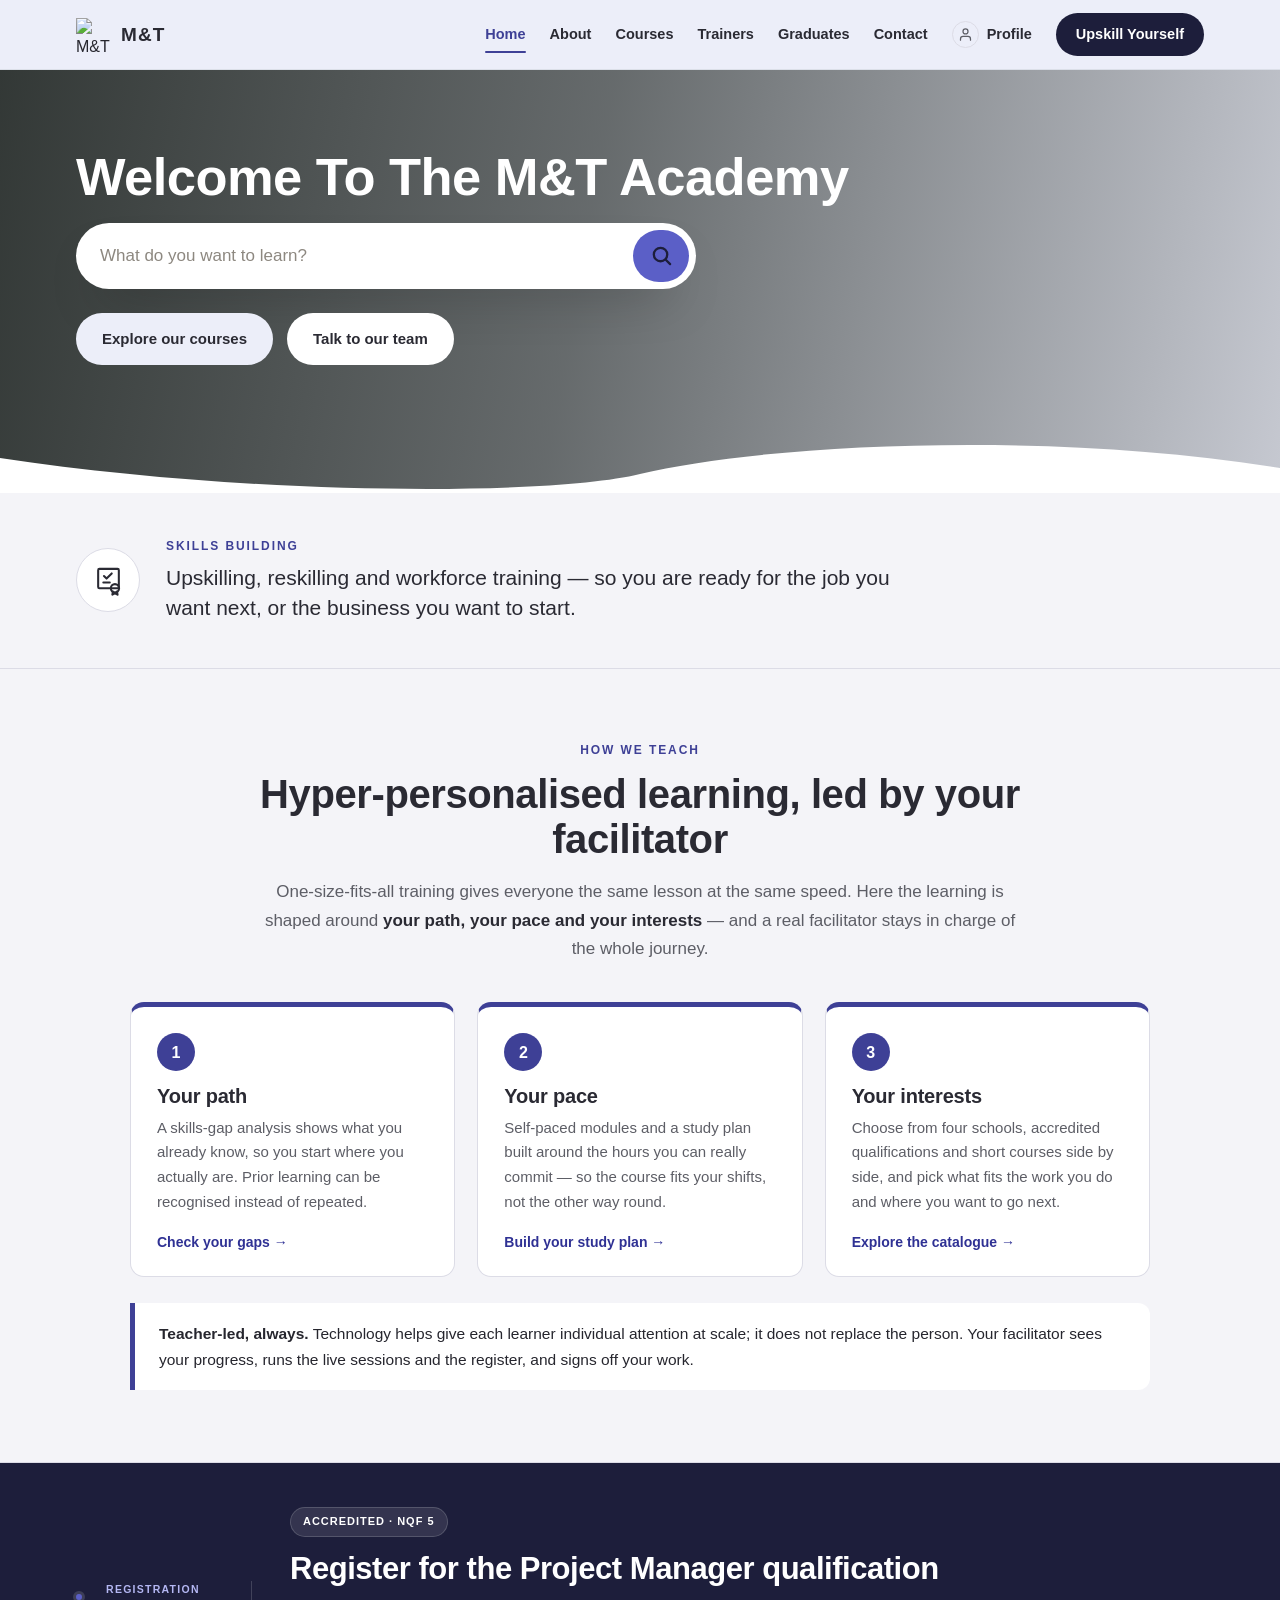
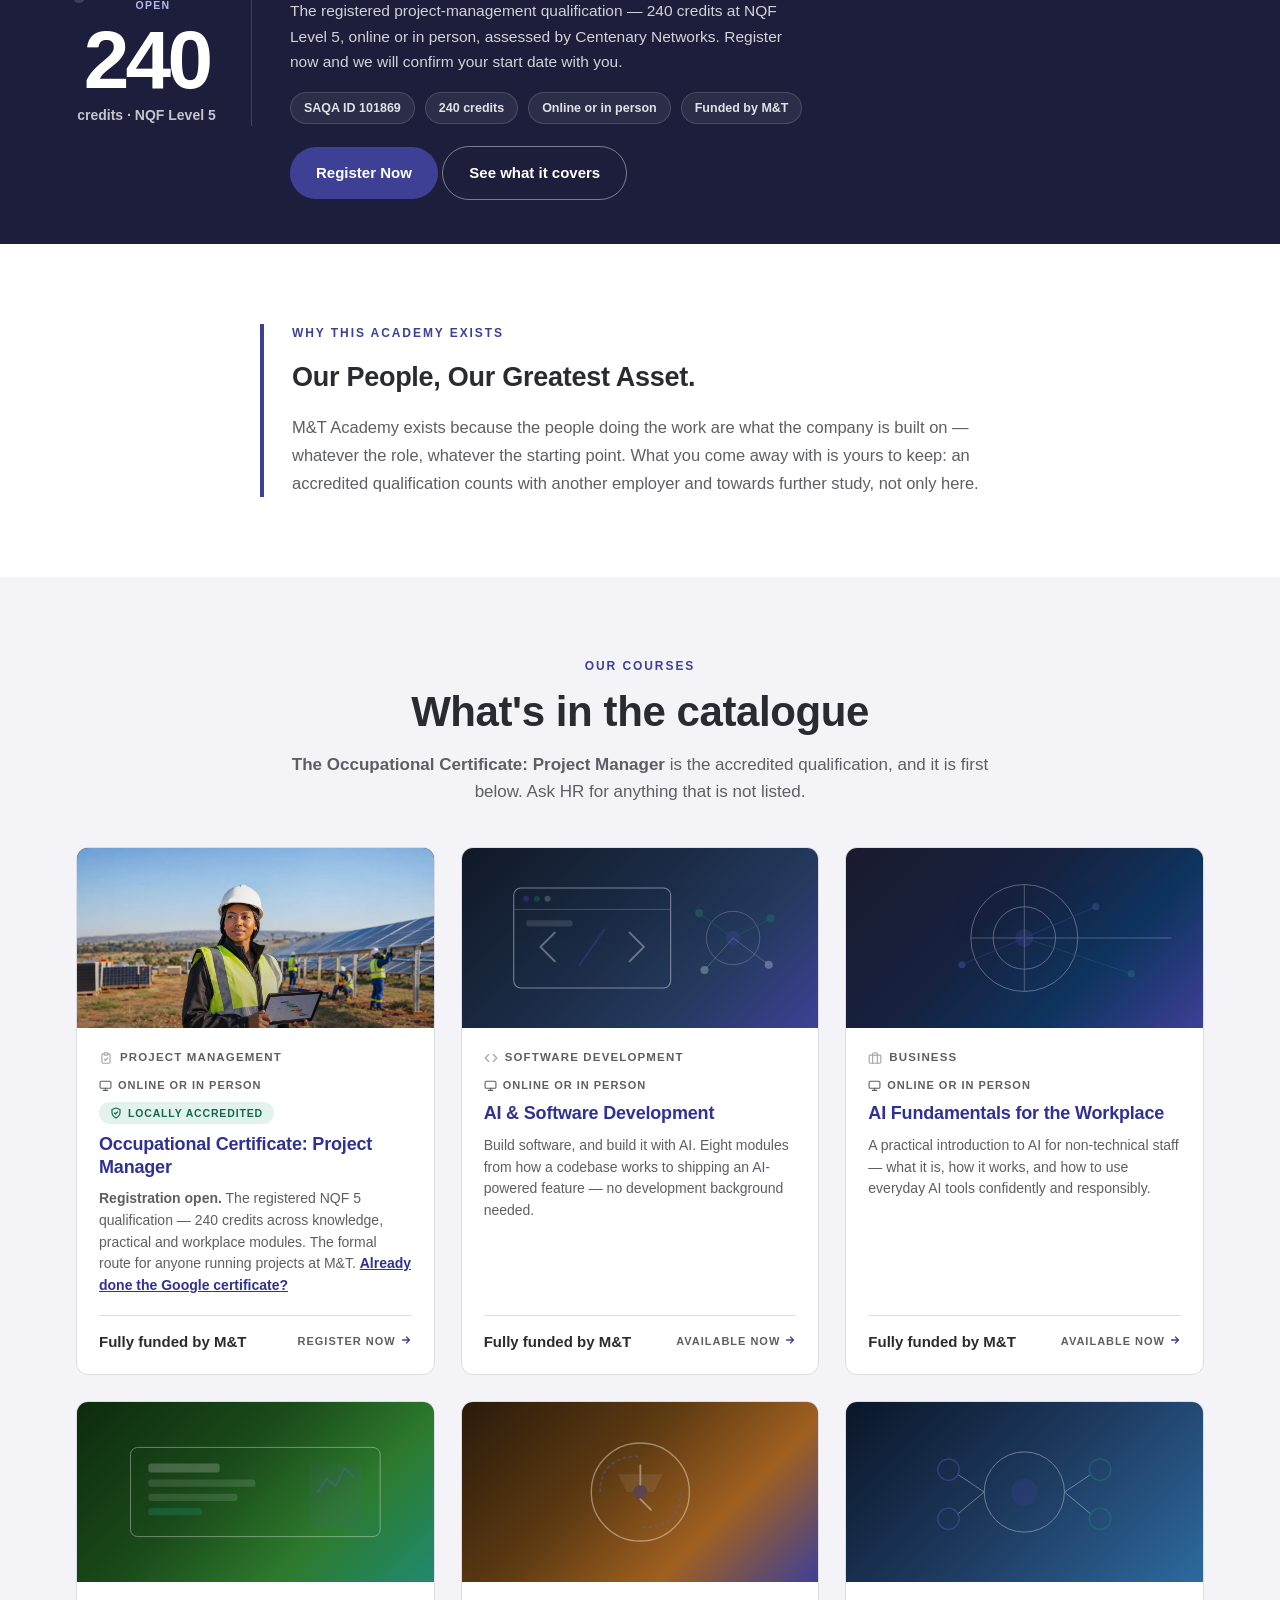
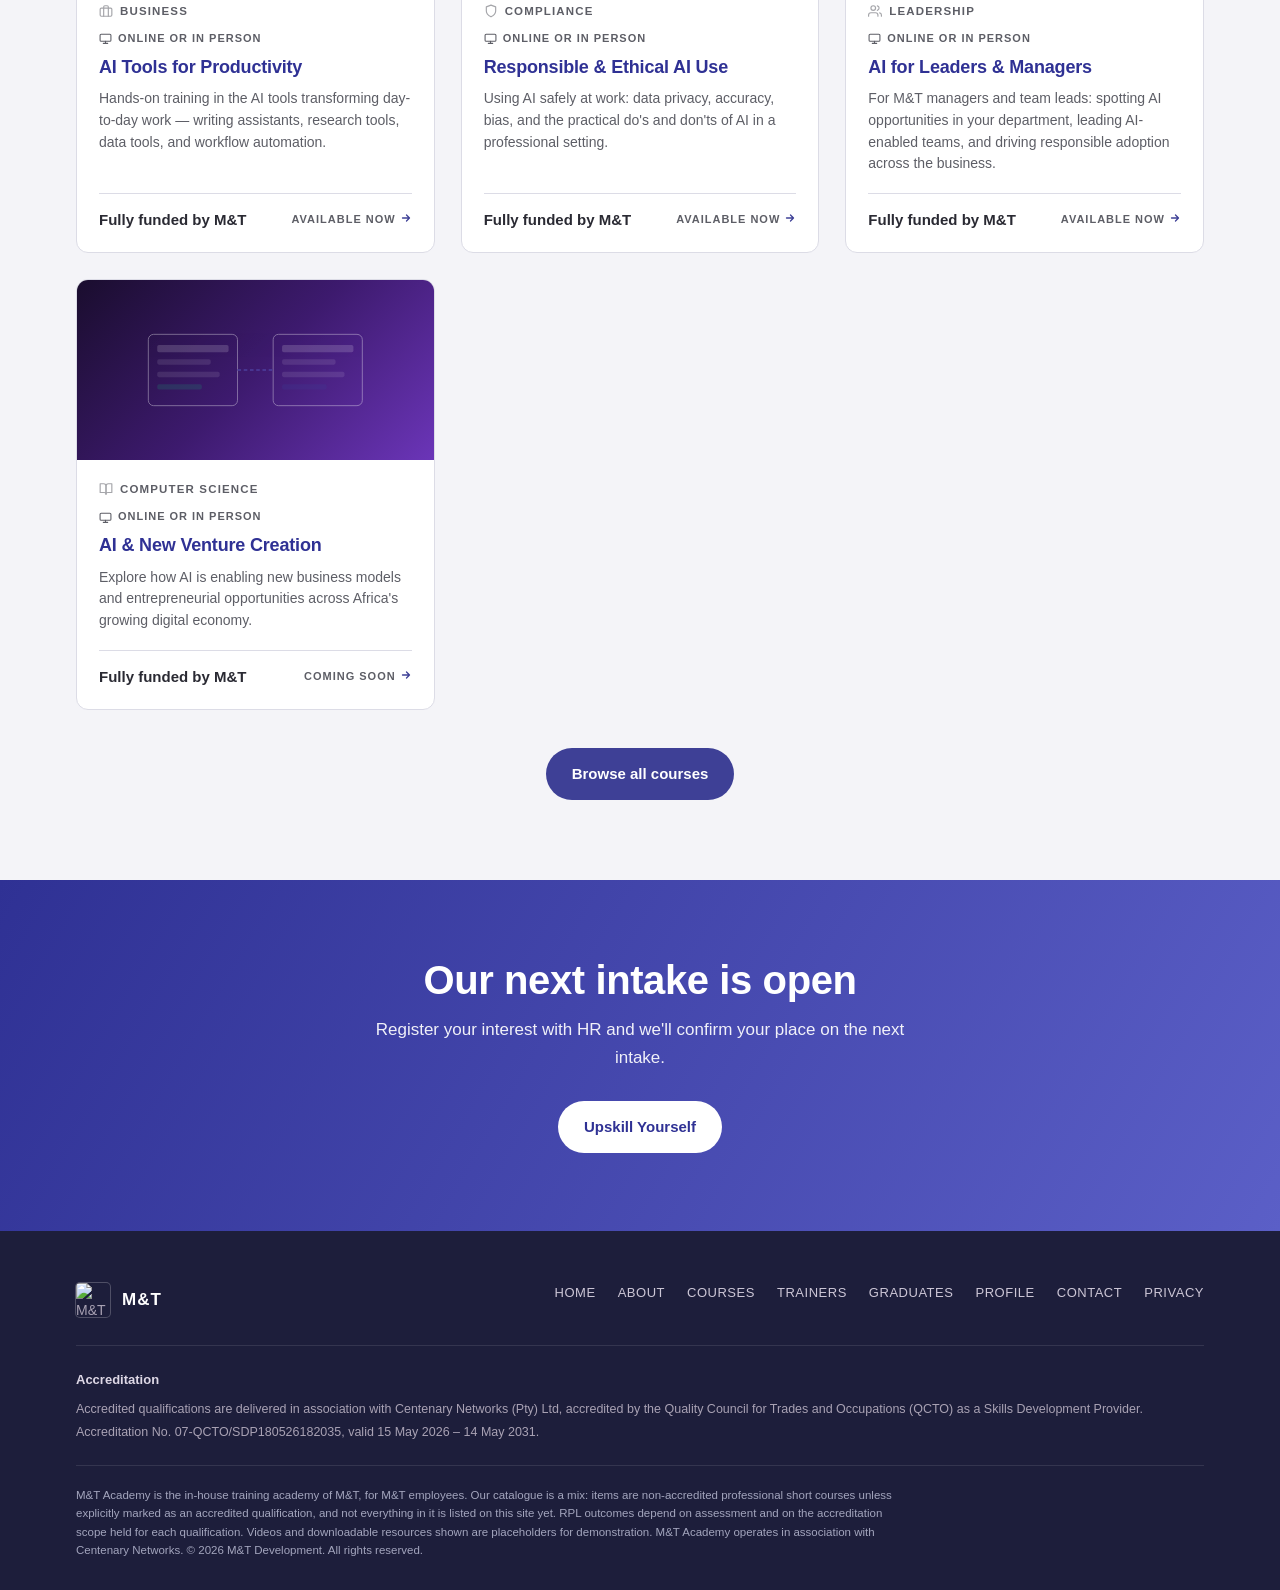
==== index.html @ 1664f4d4 "Add the hyper-personalised learning band and our own photos on the accredited course cards Co-Author" ====
<!DOCTYPE html>
<html lang="en">
<head>
<meta charset="UTF-8">
<meta name="viewport" content="width=device-width, initial-scale=1.0">
<title>M&amp;T Academy — AI Skills, Built In-House</title>
<meta name="description" content="M&amp;T Academy is our in-house training academy — accredited qualifications and short courses open to every M&amp;T employee, fully funded, online or in person.">
<link rel="stylesheet" href="styles.css?v=20260913c">
</head>
<body>
<nav id="nav">
  <div class="nav-inner">
    <a href="./" class="brand"><img src="mt-logo.webp" alt="M&amp;T Development"><span class="brand-word">M&amp;T</span></a>
    <div class="nav-links" id="navLinks">
      <a href="./" data-nav="home" class="active">Home</a>
      <a href="about" data-nav="about">About</a>
      <a href="courses" data-nav="courses">Courses</a>
      <a href="trainers" data-nav="trainers">Trainers</a>
      <a href="graduates" data-nav="graduates">Graduates</a>
      <a href="contact" data-nav="contact">Contact</a>
      <a href="profile" data-nav="profile" class="nav-profile" title="Your profile"><span class="np-av" aria-hidden="true"><svg viewBox="0 0 24 24" fill="none" stroke="currentColor" stroke-width="2" stroke-linecap="round" stroke-linejoin="round"><path d="M20 21v-2a4 4 0 0 0-4-4H8a4 4 0 0 0-4 4v2"/><circle cx="12" cy="7" r="4"/></svg></span><span class="np-label">Profile</span></a>
      <a href="contact" class="nav-cta">Upskill Yourself</a>
    </div>
    <button class="nav-toggle" id="navToggle" aria-label="Menu"><svg viewBox="0 0 24 24" fill="none" stroke="currentColor" stroke-width="2" stroke-linecap="round" style="width:26px;height:26px;display:block"><path d="M3 6h18M3 12h18M3 18h18"/></svg></button>
  </div>
</nav>
<!-- Hero. This is the 3 Jul layout (commit a4939c3) brought back on 9 Sep 2026:
     Kgomotso sent the old screenshot and asked for it on every academy —
     "simple and to the point". A photograph, one line, one search field, two
     pills, nothing else.

     The accreditation card that used to sit beside the headline is gone with
     it. Nothing was lost: the QCTO → SAQA → Provider chain it explained is on
     /courses, which is where its own link already pointed.

     TO RESKIN THIS: change the photograph on .hero-photo and the two lines of
     copy. Nothing else in the hero belongs to one academy. The photograph is
     the same stock image on every site for now — swap in a real one from this
     academy the moment there is one. -->
<header class="hero" id="home">
  <div class="hero-photo" style="background-image:url(images/hero.jpg)"></div>
  <div class="hero-inner">
    <h1>Welcome To The M&amp;T Academy</h1>
    <!-- A plain GET to /courses, so it still works with JavaScript off. The
         catalogue reads ?q= on load and opens filtered across every school —
         see the seed at the bottom of courses-index.js. -->
    <form class="hero-search" action="courses" method="get" role="search">
      <input type="search" name="q" placeholder="What do you want to learn?" aria-label="Search courses">
      <button class="go" type="submit" aria-label="Search"><svg viewBox="0 0 24 24" fill="none" stroke="currentColor" stroke-width="2.4" stroke-linecap="round" stroke-linejoin="round"><circle cx="11" cy="11" r="7"/><path d="m21 21-4.3-4.3"/></svg></button>
    </form>
    <div class="hero-cta">
      <a href="courses" class="btn btn-soft">Explore our courses</a>
      <a href="contact" class="btn btn-white">Talk to our team</a>
    </div>
  </div>
  <div class="hero-curve" aria-hidden="true"><svg viewBox="0 0 1440 70" preserveAspectRatio="none"><path d="M0,70 L0,34 C280,72 620,72 720,50 C860,20 1180,6 1440,44 L1440,70 Z" fill="#ffffff"/></svg></div>
</header>
<!-- Skills Building. Kgomotso's wording, in this site's voice — see the note
     beside .pillar in styles.css for what changed from the card she sent and
     why. Brand-neutral on purpose: this band is identical on all five
     academies, so it is one edit here and a copy across. -->
<section class="pillar">
  <div class="wrap pillar-inner">
    <div class="pillar-ico" aria-hidden="true"><svg viewBox="0 0 24 24" fill="none" stroke="currentColor" stroke-width="1.6" stroke-linecap="round" stroke-linejoin="round"><path d="M5 3h14a1 1 0 0 1 1 1v13a1 1 0 0 1-1 1H5a1 1 0 0 1-1-1V4a1 1 0 0 1 1-1Z"/><path d="m8.5 8.5 2 2 4-4"/><path d="M8 13.5h5"/><circle cx="17" cy="18" r="3.2"/><path d="m15.4 20.6-.4 2.4 2-1.1 2 1.1-.4-2.4"/></svg></div>
    <div>
      <span class="eyebrow">Skills Building</span>
      <p>Upskilling, reskilling and workforce training — so you are ready for the job you want next, or the business you want to start.</p>
    </div>
  </div>
</section>
<!-- Hyper-personalised learning. The selling point of how every course is delivered:
     the course adapts to the learner's starting point, pace and job, and a
     facilitator stays in control. Each claim maps to something that exists on the
     site (skills-gap, rpl, pm-schedule, the four schools, facilitator-run registers
     and hand-ins). Do not add a claim here that the platform does not do. -->
<section class="hp" id="hyper-personalised">
  <div class="wrap">
    <div class="hp-head reveal">
      <span class="eyebrow">How we teach</span>
      <h2>Hyper-personalised learning, led by your facilitator</h2>
      <p>One-size-fits-all training gives everyone the same lesson at the same speed. Here the learning is shaped around <strong>your path, your pace and your interests</strong> &mdash; and a real facilitator stays in charge of the whole journey.</p>
    </div>
    <div class="hp-grid">
      <div class="hp-card reveal">
        <div class="hp-num" aria-hidden="true">1</div>
        <h3>Your path</h3>
        <p>A skills-gap analysis shows what you already know, so you start where you actually are. Prior learning can be recognised instead of repeated.</p>
        <a href="skills-gap" class="hp-link">Check your gaps &rarr;</a>
      </div>
      <div class="hp-card reveal">
        <div class="hp-num" aria-hidden="true">2</div>
        <h3>Your pace</h3>
        <p>Self-paced modules and a study plan built around the hours you can really commit &mdash; so the course fits your shifts, not the other way round.</p>
        <a href="pm-schedule" class="hp-link">Build your study plan &rarr;</a>
      </div>
      <div class="hp-card reveal">
        <div class="hp-num" aria-hidden="true">3</div>
        <h3>Your interests</h3>
        <p>Choose from four schools, accredited qualifications and short courses side by side, and pick what fits the work you do and where you want to go next.</p>
        <a href="courses" class="hp-link">Explore the catalogue &rarr;</a>
      </div>
    </div>
    <p class="hp-strip reveal"><strong>Teacher-led, always.</strong> Technology helps give each learner individual attention at scale; it does not replace the person. Your facilitator sees your progress, runs the live sessions and the register, and signs off your work.</p>
  </div>
</section>
<!-- Intake band. Until 13 Sep 2026 this announced the 10 September 2026 start that
     Centenary Networks confirmed on 12 Aug. That date passed and no next intake date
     has been given, so the band no longer names one: it says registration is open and
     leads with the 240 credits instead. When Centenary confirm the next start, put
     the day and month back in .intake-day/.intake-mon and the date in the heading. -->
<section class="intake">
  <div class="wrap intake-grid reveal">
    <div class="intake-when">
      <span class="intake-eyebrow"><span class="dot"></span> Registration open</span>
      <div class="intake-day">240</div>
      <div class="intake-mon">credits · NQF Level 5</div>
    </div>
    <div class="intake-body">
      <span class="intake-tag">Accredited · NQF 5</span>
      <h2>Register for the Project Manager qualification</h2>
      <p>The registered project-management qualification — 240 credits at NQF Level 5, online or in person, assessed by Centenary Networks. Register now and we will confirm your start date with you.</p>
      <ul class="intake-facts">
        <li>SAQA ID 101869</li>
        <li>240 credits</li>
        <li>Online or in person</li>
        <li>Funded by M&amp;T</li>
      </ul>
      <div class="btn-row">
        <a href="contact?course=Occupational%20Certificate%3A%20Project%20Manager" class="btn btn-primary">Register Now</a>
        <a href="course?c=project-management" class="btn btn-ghost">See what it covers</a>
      </div>
    </div>
  </div>
</section>


<section>
  <div class="wrap">
    <!-- NO NAMED LEADER, AND NO PHOTOGRAPH — ON PURPOSE (12 Sep 2026)
         Every other academy's version of this block carries a named chief executive
         with a photograph. This site was cloned from Equinix, whose block named
         Equinix's CEO; a find-and-replace on the company name would have left a real
         person captioned as M&T's chief executive. (That is what happened on the
         Tracker site, which was cloned the same way.)
         Nobody has supplied M&T's leadership, a photograph, or approved words, so
         this block speaks only in the academy's own voice: no name, no title, no
         portrait, and nothing in the first person. When M&T send a message they
         have approved, put the photo column back (drop .gm-solo), add the .sig
         block with their name, and only then set the eyebrow to
         "A message from <first name>". -->
    <div class="gm gm-solo reveal">
      <div>
        <span class="eyebrow">Why this academy exists</span>
        <blockquote>
          <p class="big">Our People, Our Greatest Asset.</p>
          <p>M&amp;T Academy exists because the people doing the work are what the company is built on — whatever the role, whatever the starting point. What you come away with is yours to keep: an accredited qualification counts with another employer and towards further study, not only here.</p>
        </blockquote>
      </div>
    </div>
  </div>
</section>

<section id="courses" class="section-soft">
  <div class="wrap">
    <div class="sec-head center reveal"><span class="eyebrow">Our Courses</span><h2>What's in the catalogue</h2><p><strong>The Occupational Certificate: Project Manager</strong> is the accredited qualification, and it is first below. Ask HR for anything that is not listed.</p></div>
    <div class="course-grid">

<!-- Card 1 — Project Manager. First on purpose: it is the accredited qualification, so it is the first card on the page. -->
      <div class="ccard reveal">
        <div class="ccard-img">
          <div class="ccard-img-inner" style="background:linear-gradient(135deg,#1c1508 0%,#5c3a12 45%,#a86a1f 78%,#3e4096 100%)">
            <svg viewBox="0 0 400 180" xmlns="http://www.w3.org/2000/svg" style="width:100%;height:100%;opacity:.4"><line x1="92" y1="36" x2="92" y2="152" stroke="#fff" stroke-width="1" opacity=".55"/><line x1="92" y1="152" x2="336" y2="152" stroke="#fff" stroke-width="1" opacity=".55"/><rect x="102" y="48" width="118" height="12" rx="4" fill="#5b5fc7" opacity=".85"/><rect x="140" y="70" width="152" height="12" rx="4" fill="#fff" opacity=".45"/><rect x="182" y="92" width="92" height="12" rx="4" fill="#1f8a70" opacity=".85"/><rect x="214" y="114" width="106" height="12" rx="4" fill="#fff" opacity=".3"/><path d="M320 120 l-8 -8 M320 120 l8 -8" stroke="#fff" stroke-width="1.4" opacity=".5" stroke-linecap="round"/><circle cx="320" cy="128" r="7" fill="#3e4096"/></svg>
          </div>
        </div>
        <div class="ccard-body">
          <div class="ccard-cat"><svg viewBox="0 0 24 24" fill="none" stroke="currentColor" stroke-width="2" stroke-linecap="round" stroke-linejoin="round" style="width:14px;height:14px"><path d="M9 5H7a2 2 0 0 0-2 2v12a2 2 0 0 0 2 2h10a2 2 0 0 0 2-2V7a2 2 0 0 0-2-2h-2"/><rect x="9" y="3" width="6" height="4" rx="1"/><path d="m9 14 2 2 4-4"/></svg> PROJECT MANAGEMENT</div>
          <div class="ccard-mode"><svg viewBox="0 0 24 24" fill="none" stroke="currentColor" stroke-width="2" stroke-linecap="round" stroke-linejoin="round" style="width:13px;height:13px"><rect x="2" y="4" width="20" height="13" rx="2"/><path d="M8 21h8M12 17v4"/></svg> ONLINE OR IN PERSON</div>
          <button type="button" class="acc-badge local"><svg viewBox="0 0 24 24" fill="none" stroke="currentColor" stroke-width="2.4" stroke-linecap="round" stroke-linejoin="round"><path d="M12 2 4 5v6c0 5 3.4 8.5 8 11 4.6-2.5 8-6 8-11V5l-8-3Z"/><path d="m9 12 2 2 4-4"/></svg>Locally accredited<span class="acc-pop"><strong>On the National Qualifications Framework</strong>The QCTO designs and quality-assures this qualification, SAQA registers it on the NQF with its own ID, and only an accredited provider may deliver it. That is what makes the certificate count with another employer, or towards further study — not just inside M&amp;T.</span></button>
          <h4>Occupational Certificate: Project Manager</h4>
          <p><strong>Registration open.</strong> The registered NQF 5 qualification — 240 credits across knowledge, practical and workplace modules. The formal route for anyone running projects at M&amp;T. <a href="pm-pathway" style="color:var(--orange-deep);font-weight:700;text-decoration:underline">Already done the Google certificate?</a></p>
          <div class="ccard-foot">
            <span class="price">Fully funded by M&amp;T</span>
            <span class="avail">Register Now</span>
          </div>
        </div>
      </div>
      <!-- Card 2 — AI &amp; Software Development. One of the three lines Centenary
           is selling; see the focus tiles at the top of the catalogue. The eight
           modules are OURS, unlike Project Manager's, and are awaiting sign-off. -->
      <div class="ccard reveal">
        <div class="ccard-img">
          <div class="ccard-img-inner" style="background:linear-gradient(135deg,#101826 0%,#1b2b45 42%,#243a5e 70%,var(--accent) 100%)">
            <svg viewBox="0 0 400 180" xmlns="http://www.w3.org/2000/svg" style="width:100%;height:100%;opacity:.42"><rect x="58" y="34" width="176" height="112" rx="8" fill="none" stroke="#fff" stroke-width="1.2"/><line x1="58" y1="58" x2="234" y2="58" stroke="#fff" stroke-width="1" opacity=".5"/><circle cx="72" cy="46" r="3.4" fill="var(--accent)"/><circle cx="84" cy="46" r="3.4" fill="var(--green)" opacity=".85"/><circle cx="96" cy="46" r="3.4" fill="#fff" opacity=".45"/><path d="M104 84 l-16 16 16 16" fill="none" stroke="#fff" stroke-width="2.2" stroke-linecap="round" stroke-linejoin="round" opacity=".8"/><path d="M188 84 l16 16 -16 16" fill="none" stroke="#fff" stroke-width="2.2" stroke-linecap="round" stroke-linejoin="round" opacity=".8"/><line x1="132" y1="120" x2="160" y2="80" stroke="var(--accent)" stroke-width="2.4" stroke-linecap="round"/><rect x="72" y="70" width="52" height="7" rx="3" fill="#fff" opacity=".28"/><circle cx="304" cy="90" r="30" fill="none" stroke="#fff" stroke-width="1" opacity=".55"/><circle cx="304" cy="90" r="8" fill="var(--accent)"/><circle cx="266" cy="62" r="4.5" fill="var(--green)"/><circle cx="346" cy="68" r="4.5" fill="var(--green)"/><circle cx="272" cy="126" r="4.5" fill="#fff" opacity=".65"/><circle cx="344" cy="120" r="4.5" fill="#fff" opacity=".65"/><line x1="304" y1="90" x2="266" y2="62" stroke="var(--green)" stroke-width="1"/><line x1="304" y1="90" x2="346" y2="68" stroke="var(--green)" stroke-width="1"/><line x1="304" y1="90" x2="272" y2="126" stroke="#fff" stroke-width="1" opacity=".5"/><line x1="304" y1="90" x2="344" y2="120" stroke="#fff" stroke-width="1" opacity=".5"/></svg>
          </div>
        </div>
        <div class="ccard-body">
          <div class="ccard-cat"><svg viewBox="0 0 24 24" fill="none" stroke="currentColor" stroke-width="2" stroke-linecap="round" stroke-linejoin="round" style="width:14px;height:14px"><polyline points="16 18 22 12 16 6"/><polyline points="8 6 2 12 8 18"/></svg> SOFTWARE DEVELOPMENT</div>
          <div class="ccard-mode"><svg viewBox="0 0 24 24" fill="none" stroke="currentColor" stroke-width="2" stroke-linecap="round" stroke-linejoin="round" style="width:13px;height:13px"><rect x="2" y="4" width="20" height="13" rx="2"/><path d="M8 21h8M12 17v4"/></svg> ONLINE OR IN PERSON</div>
          <h4>AI &amp; Software Development</h4>
          <p>Build software, and build it with AI. Eight modules from how a codebase works to shipping an AI-powered feature — no development background needed.</p>
          <div class="ccard-foot">
            <span class="price">Fully funded by M&amp;T</span>
            <span class="avail">Available Now</span>
          </div>
        </div>
      </div>
      <!-- Card 3 -->
      <div class="ccard reveal">
        <div class="ccard-img">
          <div class="ccard-img-inner" style="background:linear-gradient(135deg,#1a1a2e 0%,#16213e 40%,#0f3460 70%,#3e4096 100%)">
            <svg viewBox="0 0 400 180" xmlns="http://www.w3.org/2000/svg" style="width:100%;height:100%;opacity:.35"><circle cx="200" cy="90" r="60" fill="none" stroke="#fff" stroke-width="1"/><circle cx="200" cy="90" r="35" fill="none" stroke="#fff" stroke-width="1"/><circle cx="200" cy="90" r="10" fill="#3e4096"/><line x1="140" y1="90" x2="365" y2="90" stroke="#fff" stroke-width=".8"/><line x1="200" y1="30" x2="200" y2="150" stroke="#fff" stroke-width=".8"/><circle cx="280" cy="55" r="4" fill="#5b5fc7"/><circle cx="130" cy="120" r="4" fill="#5b5fc7"/><circle cx="320" cy="130" r="4" fill="#1f8a70"/><line x1="200" y1="90" x2="280" y2="55" stroke="#5b5fc7" stroke-width=".8"/><line x1="200" y1="90" x2="130" y2="120" stroke="#5b5fc7" stroke-width=".8"/><line x1="200" y1="90" x2="320" y2="130" stroke="#1f8a70" stroke-width=".8"/></svg>
          </div>
        </div>
        <div class="ccard-body">
          <div class="ccard-cat"><svg viewBox="0 0 24 24" fill="none" stroke="currentColor" stroke-width="2" stroke-linecap="round" stroke-linejoin="round" style="width:14px;height:14px"><rect x="2" y="7" width="20" height="14" rx="2"/><path d="M16 21V5a2 2 0 0 0-2-2h-4a2 2 0 0 0-2 2v16"/></svg> BUSINESS</div>
          <div class="ccard-mode"><svg viewBox="0 0 24 24" fill="none" stroke="currentColor" stroke-width="2" stroke-linecap="round" stroke-linejoin="round" style="width:13px;height:13px"><rect x="2" y="4" width="20" height="13" rx="2"/><path d="M8 21h8M12 17v4"/></svg> ONLINE OR IN PERSON</div>
          <h4>AI Fundamentals for the Workplace</h4>
          <p>A practical introduction to AI for non-technical staff — what it is, how it works, and how to use everyday AI tools confidently and responsibly.</p>
          <div class="ccard-foot">
            <span class="price">Fully funded by M&amp;T</span>
            <span class="avail">Available Now</span>
          </div>
        </div>
      </div>

      <!-- Card 4 -->
      <div class="ccard reveal">
        <div class="ccard-img">
          <div class="ccard-img-inner" style="background:linear-gradient(135deg,#0d2b0d 0%,#1a4a1a 40%,#2d7a2d 70%,#1f8a70 100%)">
            <svg viewBox="0 0 400 180" xmlns="http://www.w3.org/2000/svg" style="width:100%;height:100%;opacity:.4"><rect x="60" y="40" width="280" height="100" rx="8" fill="none" stroke="#fff" stroke-width="1"/><rect x="80" y="58" width="80" height="10" rx="3" fill="#fff" opacity=".5"/><rect x="80" y="76" width="120" height="8" rx="3" fill="#fff" opacity=".3"/><rect x="80" y="92" width="100" height="8" rx="3" fill="#fff" opacity=".3"/><rect x="80" y="108" width="60" height="8" rx="3" fill="#1f8a70" opacity=".8"/><rect x="260" y="58" width="60" height="72" rx="4" fill="#5b5fc7" opacity=".2"/><path d="M270 90 l10-15 10 8 10-20 10 10" fill="none" stroke="#5b5fc7" stroke-width="2" stroke-linecap="round"/></svg>
          </div>
        </div>
        <div class="ccard-body">
          <div class="ccard-cat"><svg viewBox="0 0 24 24" fill="none" stroke="currentColor" stroke-width="2" stroke-linecap="round" stroke-linejoin="round" style="width:14px;height:14px"><rect x="2" y="7" width="20" height="14" rx="2"/><path d="M16 21V5a2 2 0 0 0-2-2h-4a2 2 0 0 0-2 2v16"/></svg> BUSINESS</div>
          <div class="ccard-mode"><svg viewBox="0 0 24 24" fill="none" stroke="currentColor" stroke-width="2" stroke-linecap="round" stroke-linejoin="round" style="width:13px;height:13px"><rect x="2" y="4" width="20" height="13" rx="2"/><path d="M8 21h8M12 17v4"/></svg> ONLINE OR IN PERSON</div>
          <h4>AI Tools for Productivity</h4>
          <p>Hands-on training in the AI tools transforming day-to-day work — writing assistants, research tools, data tools, and workflow automation.</p>
          <div class="ccard-foot">
            <span class="price">Fully funded by M&amp;T</span>
            <span class="avail">Available Now</span>
          </div>
        </div>
      </div>

      <!-- Card 5 -->
      <div class="ccard reveal">
        <div class="ccard-img">
          <div class="ccard-img-inner" style="background:linear-gradient(135deg,#2a1a0a 0%,#5c3a12 40%,#a06020 70%,#3e4096 100%)">
            <svg viewBox="0 0 400 180" xmlns="http://www.w3.org/2000/svg" style="width:100%;height:100%;opacity:.4"><circle cx="200" cy="90" r="55" fill="none" stroke="#fff" stroke-width="1.5"/><path d="M175 70 l50 0 l-10 20 l-30 0 z" fill="#fff" opacity=".2"/><path d="M155 90 q0 -40 45 -40" fill="none" stroke="#5b5fc7" stroke-width="2" stroke-dasharray="4 3"/><path d="M245 90 q0 40 -45 40" fill="none" stroke="#5b5fc7" stroke-width="2" stroke-dasharray="4 3"/><circle cx="200" cy="90" r="8" fill="#3e4096"/><line x1="200" y1="82" x2="200" y2="60" stroke="#fff" stroke-width="2" stroke-linecap="round"/><line x1="200" y1="98" x2="212" y2="110" stroke="#fff" stroke-width="2" stroke-linecap="round"/></svg>
          </div>
        </div>
        <div class="ccard-body">
          <div class="ccard-cat"><svg viewBox="0 0 24 24" fill="none" stroke="currentColor" stroke-width="2" stroke-linecap="round" stroke-linejoin="round" style="width:14px;height:14px"><path d="M12 22s8-4 8-10V5l-8-3-8 3v7c0 6 8 10 8 10z"/></svg> COMPLIANCE</div>
          <div class="ccard-mode"><svg viewBox="0 0 24 24" fill="none" stroke="currentColor" stroke-width="2" stroke-linecap="round" stroke-linejoin="round" style="width:13px;height:13px"><rect x="2" y="4" width="20" height="13" rx="2"/><path d="M8 21h8M12 17v4"/></svg> ONLINE OR IN PERSON</div>
          <h4>Responsible & Ethical AI Use</h4>
          <p>Using AI safely at work: data privacy, accuracy, bias, and the practical do's and don'ts of AI in a professional setting.</p>
          <div class="ccard-foot">
            <span class="price">Fully funded by M&amp;T</span>
            <span class="avail">Available Now</span>
          </div>
        </div>
      </div>

      <!-- Card 6 -->
      <div class="ccard reveal">
        <div class="ccard-img">
          <div class="ccard-img-inner" style="background:linear-gradient(135deg,#0a1628 0%,#1e3a5f 50%,#2d6a9f 100%)">
            <svg viewBox="0 0 400 180" xmlns="http://www.w3.org/2000/svg" style="width:100%;height:100%;opacity:.4"><circle cx="200" cy="90" r="45" fill="none" stroke="#fff" stroke-width="1"/><circle cx="200" cy="90" r="15" fill="#3e4096" opacity=".7"/><line x1="155" y1="90" x2="125" y2="70" stroke="#fff" stroke-width="1"/><circle cx="115" cy="65" r="12" fill="none" stroke="#5b5fc7" stroke-width="1.5"/><line x1="155" y1="90" x2="125" y2="115" stroke="#fff" stroke-width="1"/><circle cx="115" cy="120" r="12" fill="none" stroke="#5b5fc7" stroke-width="1.5"/><line x1="245" y1="90" x2="275" y2="70" stroke="#fff" stroke-width="1"/><circle cx="285" cy="65" r="12" fill="none" stroke="#1f8a70" stroke-width="1.5"/><line x1="245" y1="90" x2="275" y2="115" stroke="#fff" stroke-width="1"/><circle cx="285" cy="120" r="12" fill="none" stroke="#1f8a70" stroke-width="1.5"/></svg>
          </div>
        </div>
        <div class="ccard-body">
          <div class="ccard-cat"><svg viewBox="0 0 24 24" fill="none" stroke="currentColor" stroke-width="2" stroke-linecap="round" stroke-linejoin="round" style="width:14px;height:14px"><path d="M17 21v-2a4 4 0 0 0-4-4H5a4 4 0 0 0-4 4v2"/><circle cx="9" cy="7" r="4"/><path d="M23 21v-2a4 4 0 0 0-3-3.87M16 3.13a4 4 0 0 1 0 7.75"/></svg> LEADERSHIP</div>
          <div class="ccard-mode"><svg viewBox="0 0 24 24" fill="none" stroke="currentColor" stroke-width="2" stroke-linecap="round" stroke-linejoin="round" style="width:13px;height:13px"><rect x="2" y="4" width="20" height="13" rx="2"/><path d="M8 21h8M12 17v4"/></svg> ONLINE OR IN PERSON</div>
          <h4>AI for Leaders & Managers</h4>
          <p>For M&amp;T managers and team leads: spotting AI opportunities in your department, leading AI-enabled teams, and driving responsible adoption across the business.</p>
          <div class="ccard-foot">
            <span class="price">Fully funded by M&amp;T</span>
            <span class="avail">Available Now</span>
          </div>
        </div>
      </div>

      <!-- Card 7 -->
      <div class="ccard reveal">
        <div class="ccard-img">
          <div class="ccard-img-inner" style="background:linear-gradient(135deg,#1a0d2e 0%,#3d1a6e 50%,#6b35b8 100%)">
            <svg viewBox="0 0 400 180" xmlns="http://www.w3.org/2000/svg" style="width:100%;height:100%;opacity:.4"><rect x="80" y="50" width="100" height="80" rx="6" fill="none" stroke="#fff" stroke-width="1"/><rect x="220" y="50" width="100" height="80" rx="6" fill="none" stroke="#fff" stroke-width="1"/><line x1="180" y1="90" x2="220" y2="90" stroke="#5b5fc7" stroke-width="2" stroke-dasharray="4 3"/><rect x="90" y="62" width="80" height="8" rx="2" fill="#fff" opacity=".4"/><rect x="90" y="78" width="60" height="6" rx="2" fill="#fff" opacity=".25"/><rect x="90" y="92" width="70" height="6" rx="2" fill="#fff" opacity=".25"/><rect x="90" y="106" width="50" height="6" rx="2" fill="#1f8a70" opacity=".6"/><rect x="230" y="62" width="80" height="8" rx="2" fill="#fff" opacity=".4"/><rect x="230" y="78" width="60" height="6" rx="2" fill="#fff" opacity=".25"/><rect x="230" y="92" width="70" height="6" rx="2" fill="#fff" opacity=".25"/><rect x="230" y="106" width="50" height="6" rx="2" fill="#3e4096" opacity=".6"/></svg>
          </div>
        </div>
        <div class="ccard-body">
          <div class="ccard-cat"><svg viewBox="0 0 24 24" fill="none" stroke="currentColor" stroke-width="2" stroke-linecap="round" stroke-linejoin="round" style="width:14px;height:14px"><path d="M2 3h6a4 4 0 0 1 4 4v14a3 3 0 0 0-3-3H2z"/><path d="M22 3h-6a4 4 0 0 0-4 4v14a3 3 0 0 1 3-3h7z"/></svg> COMPUTER SCIENCE</div>
          <div class="ccard-mode"><svg viewBox="0 0 24 24" fill="none" stroke="currentColor" stroke-width="2" stroke-linecap="round" stroke-linejoin="round" style="width:13px;height:13px"><rect x="2" y="4" width="20" height="13" rx="2"/><path d="M8 21h8M12 17v4"/></svg> ONLINE OR IN PERSON</div>
          <h4>AI & New Venture Creation</h4>
          <p>Explore how AI is enabling new business models and entrepreneurial opportunities across Africa's growing digital economy.</p>
          <div class="ccard-foot">
            <span class="price">Fully funded by M&amp;T</span>
            <span class="avail">Coming Soon</span>
          </div>
        </div>
      </div>

      
    </div>

    <div style="text-align:center;margin-top:38px"><a href="courses" class="btn btn-primary">Browse all courses</a></div>
  </div>
</section>

<section class="cta-band">
  <div class="wrap">
    <h2>Our next intake is open</h2>
    <p>Register your interest with HR and we'll confirm your place on the next intake.</p>
    <a href="contact" class="btn btn-primary">Upskill Yourself</a>
  </div>
</section>

<footer>
  <div class="wrap">
    <div class="foot-top">
      <div class="foot-brand"><img src="mt-logo.webp" alt="M&amp;T Development"><span class="brand-word">M&amp;T</span></div>
      <div class="foot-nav">
        <a href="./">Home</a>
        <a href="about">About</a>
        <a href="courses">Courses</a>
        <a href="trainers">Trainers</a>
        <a href="graduates">Graduates</a>
        <a href="profile">Profile</a>
        <a href="contact">Contact</a>
        <a href="privacy">Privacy</a>
      </div>
    </div>
    <div class="foot-accred" style="max-width:none;border-bottom:1px solid rgba(255,255,255,.1);padding-bottom:22px;margin-bottom:20px">
      <strong>Accreditation</strong>
      <span>Accredited qualifications are delivered in association with Centenary Networks (Pty) Ltd, accredited by the Quality Council for Trades and Occupations (QCTO) as a Skills Development Provider. Accreditation No. 07-QCTO/SDP180526182035, valid 15 May 2026 – 14 May 2031.</span>
    </div>
    <p class="disclaimer">M&amp;T Academy is the in-house training academy of M&amp;T, for M&amp;T employees. Our catalogue is a mix: items are non-accredited professional short courses unless explicitly marked as an accredited qualification, and not everything in it is listed on this site yet. RPL outcomes depend on assessment and on the accreditation scope held for each qualification. Videos and downloadable resources shown are placeholders for demonstration. M&amp;T Academy operates in association with Centenary Networks. © 2026 M&amp;T Development. All rights reserved.</p>
  </div>
</footer>
<script src="site.js?v=20260820"></script>
<script src="profile.js?v=20260820"></script>
<script src="locks.js?v=20260820"></script>
<script src="cards.js?v=20260913"></script>
<script src="assistant.js?v=20260820"></script>
</body></html>
---- styles.css ----
/* ===================================================================
   M&T Academy — shared stylesheet (all pages)
   M&T Development palette: indigo (#3e4096) on white, charcoal and cool
   greys, deep indigo dark sections

   The token names below are historical (--orange / --green) and are kept
   so the markup stays identical across academy sites; only the VALUES are
   brand-specific. --orange* is the primary brand ramp, --green* the
   secondary. Re-skinning another company = change this block.

   WHERE THE COLOURS CAME FROM (12 Sep 2026)
   Sampled from M&T's own material in M-T/_brand-source, not guessed: the
   logo square is #3e4096 at every corner, and the AI badge on their site is
   the deeper #2f3194. The greys match their site's navigation tiles.

   WHY --green IS NOT INDIGO
   M&T's brand is one hue, and the obvious move is to use it for both ramps.
   That breaks two things. --green* is not only decoration here: it marks a
   PASSED quiz, a module DONE on the dashboard and PRESENT on the in-person
   register — and the register marks LATE with --orange-deep. With both ramps
   indigo, a facilitator scanning a register could not tell present from late.
   So the secondary ramp is a teal-green that sits well beside indigo and
   keeps "done" reading as done. Present vs late fills measure 2.02:1.
   It is #1b7a63 rather than the first choice #1f8a70: white on the lighter
   one measured 4.26:1 on the "Locally accredited" badge, just under AA.

   WHY THIS WAS CHECKED ON THE RENDERED PAGES
   A check of token pairs passed. Measuring every piece of text against what
   is actually behind it on the page then found five failures the pair check
   could not see, because they only exist in context: the brand indigo used
   for eyebrows and list ticks INSIDE the dark indigo sections (1.83:1), the
   intake eyebrow (3.0:1), the footer disclaimer (2.86:1) and the badge above.
   Equinix's red read on its plum sections; a one-hue brand does not. The
   fixes are in the "ON DARK" block below and at .disclaimer. Primary indigo
   on white is 8.83:1.
   =================================================================== */
:root{
  --ink:#26262e;--ink-soft:#5d5e66;--grey:#2a2a33;--bg:#ffffff;--bg-soft:#f4f4f8;
  --orange:#3e4096;--orange-deep:#2f3194;--orange-light:#5b5fc7;--orange-tint:#eceef9;
  --green:#1b7a63;--green-deep:#16674f;--green-tint:#e2f2ec;
  --accent:#3e4096;--accent-green:#b4b7f3;--line:#dcdce6;--dark:#1d1e3b;--max:1180px;
  /* The pale band the nav sits on, and the tint the landing hero falls back
     to before its photograph loads. A pale tint of M&T's indigo — ink on it
     measures 12.98:1. */
  --header:#eceef9;
}
*{box-sizing:border-box;margin:0;padding:0}
html{scroll-behavior:smooth;scroll-padding-top:78px}
body{font-family:"Inter",-apple-system,BlinkMacSystemFont,"Segoe UI",Roboto,sans-serif;color:var(--ink);background:var(--bg);line-height:1.6;-webkit-font-smoothing:antialiased;overflow-x:hidden}
img,svg,canvas{max-width:100%}
h1,h2,h3,h4{font-weight:800;line-height:1.12;letter-spacing:-.01em;color:var(--grey)}
a{color:inherit;text-decoration:none}
.wrap{max-width:var(--max);margin:0 auto;padding:0 26px}
.eyebrow{text-transform:uppercase;letter-spacing:.16em;font-size:12px;font-weight:700;color:var(--orange)}
/* ON DARK. Every academy uses its primary colour for eyebrows and list ticks,
   and on the others that primary is warm enough to read on their dark
   sections. M&T's primary IS the dark sections' hue: indigo on deep indigo
   measured 1.83:1. On dark, both take the light indigo instead (8.46:1). */
.section-dark .eyebrow,.chero .eyebrow,.cta-band .eyebrow{color:var(--accent-green)}
.section-dark .outcomes li::before{background:var(--accent-green)}

/* NAV
   M&T supply a square mark — white lettering on a solid indigo tile — so it
   is paired with a wordmark span to form the lockup, the same shape as the
   Equinix nav this was cloned from. The tile is opaque and self-contained, so
   unlike Equinix's JPG it gets no white chip on dark backgrounds — see
   .foot-brand img, which gives it a faint ring instead. */
nav{position:fixed;top:0;left:0;right:0;z-index:100;background:var(--header);border-bottom:1px solid rgba(45,70,55,.09);transition:box-shadow .3s}
nav.scrolled{}
.nav-inner{max-width:var(--max);margin:0 auto;padding:13px 26px;display:flex;align-items:center;justify-content:space-between;position:relative}
.brand{display:inline-flex;align-items:center;gap:11px}
.brand img{height:34px;width:34px;object-fit:contain;display:block}
/* .06em, not Equinix's .2em. That tracking was set for a seven-letter word;
   on "M&T" it opened the letters out until the nav read "M & T". */
.brand-word{font-size:19px;font-weight:700;letter-spacing:.06em;color:var(--grey);line-height:1}
.nav-links{display:flex;gap:24px;align-items:center}
/* Sentence case at 14.5px, not 13px uppercase: the nav in the screenshot
   Kgomotso sent reads as words rather than as labels, and that is most of why
   it looks calmer. Every link the site had is still here. */
.nav-links a{color:var(--grey);font-size:14.5px;font-weight:600;transition:color .2s;position:relative;padding:4px 0;white-space:nowrap;flex:0 0 auto}
.nav-links a:hover,.nav-links a.active{color:var(--orange)}
.nav-links a.active::after{content:"";position:absolute;left:0;right:0;bottom:-3px;height:2.5px;background:var(--accent);border-radius:2px}
/* .nav-links a sets `padding:4px 0` at higher specificity — keep `.nav-links` in this
   selector or the pill loses its horizontal padding and the label sits flush to the edge */
/* Deep-indigo pill (--dark), hovering to the brand indigo — the call to action
   is the one solid shape in an otherwise light nav band. */
.nav-links a.nav-cta{background:var(--dark);color:#fff;padding:10px 20px;border-radius:30px;font-weight:700;transition:background .2s}
.nav-links a.nav-cta:hover{background:var(--orange);color:#fff}
.nav-cta::after{display:none!important}
.nav-toggle{display:none;background:none;border:0;color:var(--grey);cursor:pointer;line-height:0}

/* BUTTONS */
.btn{display:inline-flex;align-items:center;gap:9px;justify-content:center;padding:14px 26px;border-radius:30px;font-weight:700;font-size:15px;transition:background .2s,box-shadow .2s,border-color .2s,color .2s;cursor:pointer;border:0}
.btn-primary{background:var(--orange);color:#fff}
.btn-primary:hover{background:var(--orange-deep)}
.btn-ghost{background:#fff;color:var(--orange-deep);border:1.5px solid var(--orange)}
.btn-ghost:hover{border-color:var(--orange-deep);background:var(--orange-tint)}
.btn-light{background:rgba(255,255,255,.12);color:#fff;border:1.5px solid rgba(255,255,255,.4)}
.btn-light:hover{background:#fff;color:var(--dark)}

/* SECTIONS */
section{padding:80px 0}
.section-soft{background:var(--bg-soft)}
.section-dark{background:var(--dark);color:#fff}
.section-dark h2,.section-dark h3{color:#fff}
.sec-head{max-width:720px;margin-bottom:42px}
.sec-head.center{margin-left:auto;margin-right:auto;text-align:center}
.sec-head .eyebrow{display:block;margin-bottom:12px}
.sec-head h2{font-size:clamp(28px,3.6vw,42px);margin:0 0 16px}
/* A heading written as a full sentence rather than a headline phrase. It needs
   a wider measure and a step down the scale to avoid stacking into five dense
   lines — but it stays larger than the section headings under it, or the page
   opens on its quietest line. Pair .lede-h with .sec-head-wide on the parent. */
.sec-head-wide{max-width:880px}
.sec-head h2.lede-h{font-size:clamp(25px,3.2vw,38px);line-height:1.2;text-wrap:balance}
.sec-head p{color:var(--ink-soft);font-size:17px}
.sec-head p+p{margin-top:14px}
.section-dark .sec-head p{color:#c8c2d4}
.page-top{padding-top:132px}

/* HERO — the landing page, and nothing else.
   Restored on 9 Sep 2026. Kgomotso sent back a screenshot of the 3 Jul hero
   (commit a4939c3) and asked for it on every academy: a photograph, one line,
   one search field, two pills, a white curve. It is rebuilt here rather than
   reverted, because the palette moved on and the page below it is no longer
   the July page.

   Nothing in here moves on hover. That is deliberate — see the note at the end
   of this file; every animation came off these sites at her request. */
.hero{position:relative;overflow:hidden;background:var(--header)}
.hero-photo{position:absolute;inset:0;background-size:cover;background-position:center;background-repeat:no-repeat}
/* The wash is the only reason white type is readable here. Each academy points
   .hero-photo at its own photograph, so it has to hold up over an image nobody
   has seen yet: heavy on the left where the words are, nearly clear on the
   right so the picture still reads as a picture. */
.hero-photo::after{content:"";position:absolute;inset:0;background:linear-gradient(100deg,rgba(24,30,26,.88) 0%,rgba(24,30,26,.63) 46%,rgba(24,30,26,.18) 100%)}
/* The nav is fixed, so the top padding here is what stops it sitting on the
   headline. Change one and check the other. */
.hero-inner{position:relative;z-index:2;max-width:var(--max);margin:0 auto;padding:148px 26px 128px;color:#fff}
/* ONE LINE (13 Sep 2026): "Welcome To The <Name> Academy" sits on a single line, as
   asked for on every academy. It used to be capped at max-width:16ch, which forced
   a wrap by design. nowrap holds it to one line, and the size scales with the
   viewport so the longest of the seven titles, "Welcome To The Cricket SA Academy",
   still fits the hero at every width down to the phone breakpoint — measured in a
   browser, not estimated. Below 640px it wraps again (see the rule in that
   @media block): a 33-character headline cannot sit on one line on a phone at a
   size anyone would call a headline. */
.hero h1{color:#fff;font-size:clamp(26px,4.1vw,54px);margin:0 0 16px;max-width:none;white-space:nowrap}
.hero p.lead{color:rgba(255,255,255,.94);font-size:clamp(17px,2.1vw,23px);font-weight:400;line-height:1.35;max-width:34ch;margin:0 0 32px}
.hero-search{display:flex;align-items:center;gap:10px;max-width:620px;background:#fff;border-radius:50px;padding:7px 7px 7px 24px;box-shadow:0 24px 50px -28px rgba(0,0,0,.65)}
/* font:inherit would pull the white hero colour in with it, so the colour is
   set back explicitly on the next declaration. */
.hero-search input{flex:1;min-width:0;border:0;outline:0;background:none;font-family:inherit;font-size:17px;color:var(--ink)}
.hero-search input::placeholder{color:#8d8880;opacity:1}
.hero-search .go{flex:0 0 auto;width:56px;height:52px;display:grid;place-items:center;border:0;border-radius:50px;background:var(--orange-light);color:var(--dark);cursor:pointer;transition:background .2s}
.hero-search .go:hover{background:var(--orange);color:#fff}
.hero-search .go svg{width:23px;height:23px}
.hero-cta{display:flex;flex-wrap:wrap;gap:14px;margin-top:24px}
/* The soft pill is the nav band in button form — that pairing is what makes
   the hero read as one thing. Pointing it at --header rather than a hex keeps
   it on-brand on every academy; a fixed mint green was visibly wrong on four
   of the five. */
.btn-soft{background:var(--header);color:var(--grey)}
.btn-soft:hover{background:var(--header);filter:brightness(.96)}
.btn-white{background:#fff;color:var(--grey)}
.btn-white:hover{background:#f0eeea}
/* Hides the seam between the photograph and the first white section. It is
   decoration only: aria-hidden in the markup, and no pointer target here. */
.hero-curve{position:absolute;left:0;right:0;bottom:-1px;z-index:2;line-height:0;pointer-events:none}
.hero-curve svg{width:100%;height:70px;display:block}


/* THE SKILLS BUILDING BAND — first thing under the landing hero.
   Added 10 Sep 2026. Kgomotso sent a card from a Centenary deck and liked what
   it said: "Upskilling, reskilling, and workforce training to prepare
   individuals for employment and entrepreneurship." The sentence below keeps
   her three ideas and her order, and turns "individuals" into "you", because
   every other line on these sites talks to the reader ("around your shift",
   "yours to keep") and one paragraph in the third person reads as pasted in.

   The white disc and the certificate mark are the nod to her card. The rest is
   this site's own idiom rather than the deck's navy panel, and it is a LIGHT
   band on purpose: the intake band directly below it is dark, and two dark
   bands stacked lose the edge between them. */
.pillar{background:var(--bg-soft);padding:44px 0}
.pillar-inner{display:flex;align-items:center;gap:26px}
.pillar-ico{flex:0 0 auto;width:64px;height:64px;border-radius:50%;background:#fff;border:1px solid var(--line);display:grid;place-items:center;color:var(--grey)}
.pillar-ico svg{width:31px;height:31px}
.pillar .eyebrow{display:block;margin-bottom:7px}
.pillar p{font-size:clamp(16.5px,1.9vw,21px);line-height:1.45;color:var(--grey);max-width:62ch;margin:0}

/* FEATURES / PILLARS */
.features{display:grid;grid-template-columns:repeat(3,1fr);gap:24px}
.feat{background:#fff;border:1px solid var(--line);border-radius:14px;padding:28px;transition:box-shadow .25s}
.feat:hover{}
.feat .ico{width:50px;height:50px;border-radius:12px;display:grid;place-items:center;margin-bottom:18px;background:var(--orange-tint);color:var(--orange-deep)}
.feat .ico svg{width:25px;height:25px}
.feat:nth-child(2) .ico{background:var(--green-tint);color:var(--green-deep)}
.feat h3{font-size:18px;margin-bottom:10px}
.feat p{color:var(--ink-soft);font-size:14.5px}

.outcomes{display:grid;grid-template-columns:1fr 1fr;gap:18px 40px;list-style:none;margin-top:10px}
.outcomes li{display:flex;gap:14px;align-items:flex-start;font-size:16px;color:#e6e1ec}
.outcomes li::before{content:"";flex:0 0 24px;height:24px;margin-top:1px;border-radius:50%;background:var(--orange);-webkit-mask:url("data:image/svg+xml;utf8,<svg xmlns='http://www.w3.org/2000/svg' viewBox='0 0 24 24'><path fill='black' d='M9 16.2 4.8 12l-1.4 1.4L9 19 21 7l-1.4-1.4z'/></svg>") center/15px no-repeat;mask:url("data:image/svg+xml;utf8,<svg xmlns='http://www.w3.org/2000/svg' viewBox='0 0 24 24'><path fill='black' d='M9 16.2 4.8 12l-1.4 1.4L9 19 21 7l-1.4-1.4z'/></svg>") center/15px no-repeat}

.accred-note{margin-top:30px;padding-top:22px;border-top:1px solid rgba(255,255,255,.14);font-size:12.5px;line-height:1.7;color:#b3adc0;max-width:900px}
.accred-note .lbl{display:block;text-transform:uppercase;letter-spacing:.1em;font-size:11px;font-weight:700;color:var(--accent-green);margin-bottom:6px}

.energy-line{max-width:900px;margin:0 auto;text-align:center}
.energy-line .eyebrow{display:block;margin-bottom:14px}
.energy-line p{font-size:clamp(20px,2.6vw,28px);font-weight:700;line-height:1.4;letter-spacing:-.01em;color:var(--grey)}

/* COURSE BAND + ACCREDITED FEATURE */
.course-band-label{display:flex;align-items:center;gap:14px;margin:0 0 26px}
.course-band-label .ln{height:1px;background:var(--line);flex:1}
.course-band-label .tag{font-size:12.5px;font-weight:800;text-transform:uppercase;letter-spacing:.13em;color:var(--orange)}
.accredited-feature{background:linear-gradient(120deg,#fff,#fdf4f5);border:1.5px solid var(--orange);border-radius:16px;padding:34px;display:grid;grid-template-columns:1fr auto;gap:30px;align-items:center;margin-bottom:50px}
.accredited-feature .badge{display:inline-flex;align-items:center;gap:7px;background:var(--orange);color:#fff;font-size:11.5px;font-weight:700;text-transform:uppercase;letter-spacing:.08em;padding:6px 13px;border-radius:30px;margin-bottom:14px}
.accredited-feature h3{font-size:24px;margin-bottom:10px}
.accredited-feature p{color:var(--ink-soft);font-size:15px;max-width:560px;margin-bottom:18px}
.qual-meta{display:flex;gap:28px;flex-wrap:wrap}
.qual-meta div span{display:block;font-size:11px;text-transform:uppercase;letter-spacing:.07em;color:#918a9c;margin-bottom:2px}
.qual-meta div strong{font-size:15px;color:var(--grey)}
.accredited-feature .side{text-align:center;border-left:1px solid var(--line);padding-left:30px}
.accredited-feature .side .nqf{font-size:48px;font-weight:800;color:var(--orange);line-height:1}
.accredited-feature .side .nqf small{display:block;font-size:11px;letter-spacing:.1em;text-transform:uppercase;color:#918a9c;margin-top:6px;font-weight:700}

/* COURSE CARDS */
.course-grid{display:grid;grid-template-columns:repeat(3,1fr);gap:26px}
.ccard{background:#fff;border:1px solid var(--line);border-radius:12px;overflow:hidden;transition:box-shadow .22s;display:flex;flex-direction:column}
.ccard:hover{}
.ccard-img{height:180px;position:relative;overflow:hidden;flex:0 0 auto}
.ccard-img-inner{position:absolute;inset:0;background-size:cover;background-position:center}
.ccard:hover .ccard-img-inner{}
.ccard-img.has-photo svg{display:none}
.ccard-img.has-photo::after{content:"";position:absolute;inset:0;background:linear-gradient(180deg,rgba(20,18,24,.05) 45%,rgba(20,18,24,.35));pointer-events:none}
.ccard-body{padding:20px 22px;flex:1;display:flex;flex-direction:column}
.ccard-cat{display:flex;align-items:center;gap:7px;font-size:11.5px;font-weight:700;text-transform:uppercase;letter-spacing:.1em;color:var(--ink-soft);margin-bottom:10px}
.ccard-cat svg{opacity:.55}
.ccard-mode{display:flex;align-items:center;gap:6px;font-size:11px;font-weight:700;text-transform:uppercase;letter-spacing:.09em;color:var(--ink-soft);margin-bottom:8px}
.ccard h4{font-size:18px;line-height:1.25;margin-bottom:10px;color:var(--orange-deep);font-weight:800}
.ccard p{color:var(--ink-soft);font-size:14px;line-height:1.55;flex:1;margin-bottom:18px}
.ccard-foot{display:flex;justify-content:space-between;align-items:center;border-top:1px solid var(--line);padding-top:14px;margin-top:auto}
.ccard-foot .price{font-size:15px;font-weight:800;color:var(--grey)}
.ccard-foot .avail{font-size:11px;font-weight:700;text-transform:uppercase;letter-spacing:.09em;color:var(--ink-soft)}
.soon-note{text-align:center;color:var(--ink-soft);font-size:14.5px;margin-top:30px;font-style:italic}

.corp{background:linear-gradient(120deg,var(--orange-tint),var(--green-tint));border-radius:18px;padding:40px;display:flex;justify-content:space-between;align-items:center;gap:30px;flex-wrap:wrap;margin-top:50px}
.corp h3{font-size:24px;margin-bottom:6px;color:var(--grey)}
.corp p{color:var(--ink-soft);max-width:480px}

/* CONTACT */
.contact-grid{display:grid;grid-template-columns:.9fr 1.1fr;gap:50px}
.contact-info p{margin-bottom:18px;font-size:16px}
.contact-info .lbl{font-size:12px;text-transform:uppercase;letter-spacing:.09em;color:var(--ink-soft);font-weight:700;display:block;margin-bottom:3px}
.contact-info a{font-weight:600;border-bottom:1px solid var(--line)}
.contact-info a:hover{color:var(--accent);border-color:var(--accent)}
.form{background:#fff;border:1px solid var(--line);border-radius:16px;padding:32px}
.form .field{margin-bottom:16px}
.form label{display:block;font-size:13px;font-weight:700;margin-bottom:6px;color:var(--ink-soft)}
.form input,.form textarea{width:100%;padding:12px 14px;border:1px solid var(--line);border-radius:9px;font-family:inherit;font-size:15px;background:var(--bg-soft)}
.form input:focus,.form textarea:focus{outline:2px solid var(--orange);border-color:var(--orange);background:#fff}
.form .two{display:grid;grid-template-columns:1fr 1fr;gap:16px}

.cta-band{background:linear-gradient(120deg,var(--orange-deep),var(--orange-light));color:#fff;text-align:center;padding:78px 0}
.cta-band h2{font-size:clamp(28px,3.6vw,40px);margin-bottom:14px;color:#fff}
.cta-band p{color:rgba(255,255,255,.92);font-size:17px;margin-bottom:30px;max-width:540px;margin-left:auto;margin-right:auto}
.cta-band .btn-primary{background:#fff;color:var(--orange-deep)}
.cta-band .btn-primary:hover{background:var(--dark);color:#fff}

footer{background:var(--dark);color:#a9a2b4;padding:52px 0 30px;font-size:14px}
.foot-top{display:flex;justify-content:space-between;gap:30px;flex-wrap:wrap;border-bottom:1px solid rgba(255,255,255,.1);padding-bottom:28px;margin-bottom:24px}
.foot-nav{display:flex;gap:22px;flex-wrap:wrap}
.foot-nav a{font-size:13px;color:#ccc6d6;text-transform:uppercase;letter-spacing:.04em}
.foot-nav a:hover{color:#fff}
/* the mark is a JPG with a solid white background — sit it on a white chip
   rather than inverting it, which would flatten the whole square to white */
.foot-brand{display:inline-flex;align-items:center;gap:12px}
/* No white chip, unlike the Equinix footer this came from: M&T's mark is its
   own solid tile, so it is shown as supplied. A 1px light ring keeps the
   tile's edge from dissolving into the deep-indigo footer behind it. */
.foot-brand img{height:34px;width:34px;object-fit:contain;border-radius:4px;box-shadow:0 0 0 1px rgba(255,255,255,.22)}
.foot-brand .brand-word{color:#fff;font-size:17px;font-weight:700;letter-spacing:.06em;line-height:1}
.foot-accred{max-width:560px}
.foot-accred strong{color:#ded8e6;display:block;margin-bottom:6px;font-size:13px}
.foot-accred span{font-size:12.5px;line-height:1.7}
/* #a3a5bd, 6.67:1 on the footer. It was Equinix's #6b6478, which measures
   3.00:1 on Equinix's own footer and 2.86:1 on this darker indigo one — too
   faint for 11.5px text on either. */
.disclaimer{font-size:11.5px;color:#a3a5bd;max-width:820px;line-height:1.6}

/* AI IN ACTION DEMO */
.ai-action{position:relative;overflow:hidden}
.ai-action::before{content:"";position:absolute;inset:0;background:radial-gradient(70% 60% at 80% 0%,rgba(233,28,36,.16),transparent 60%),radial-gradient(60% 60% at 0% 100%,rgba(108,75,166,.14),transparent 60%);pointer-events:none}
.ai-action .wrap{position:relative;z-index:1}
.ai-demo{max-width:860px;margin:0 auto}
.ai-demo-tabs{display:flex;flex-wrap:wrap;gap:10px;justify-content:center;margin-bottom:22px}
.ai-tab{background:rgba(255,255,255,.06);color:#cbc5d5;border:1px solid rgba(255,255,255,.14);padding:9px 18px;border-radius:30px;font-family:inherit;font-size:13.5px;font-weight:600;cursor:pointer;transition:all .2s;display:inline-flex;align-items:center}
.ai-tab:hover{border-color:var(--orange);color:#fff}
.ai-tab.active{background:var(--orange);border-color:var(--orange);color:#fff}
.ai-window{background:#15162e;border:1px solid rgba(255,255,255,.12);border-radius:14px;overflow:hidden}
.ai-window-bar{display:flex;align-items:center;gap:8px;padding:13px 18px;background:rgba(255,255,255,.04);border-bottom:1px solid rgba(255,255,255,.08)}
.ai-window-bar i{width:11px;height:11px;border-radius:50%;display:block}
.ai-window-bar i:nth-child(1){background:#ff5f57}.ai-window-bar i:nth-child(2){background:#febc2e}.ai-window-bar i:nth-child(3){background:#28c840}
.ai-window-bar em{margin-left:8px;font-style:normal;font-size:12.5px;color:#867f93;font-weight:600;letter-spacing:.03em}
.ai-chat{padding:24px 22px;min-height:280px;display:flex;flex-direction:column;gap:16px;font-size:14.5px}
.ai-msg{display:flex;gap:12px;align-items:flex-start;max-width:88%}
.ai-msg .av{flex:0 0 30px;height:30px;border-radius:8px;display:grid;place-items:center;font-size:12px;font-weight:800}
.ai-msg.user{align-self:flex-end;flex-direction:row-reverse;text-align:right}
.ai-msg.user .av{background:var(--green);color:#fff}
.ai-msg.bot .av{background:linear-gradient(135deg,var(--orange),var(--orange-light));color:#fff}
.ai-msg .bubble{background:rgba(255,255,255,.06);border:1px solid rgba(255,255,255,.08);padding:12px 15px;border-radius:12px;color:#e7e2ee;line-height:1.55}
.ai-msg.user .bubble{background:rgba(108,75,166,.16);border-color:rgba(108,75,166,.3)}
.ai-msg .bubble b{color:#fff}
.ai-caret{display:inline-block;width:8px;height:16px;background:var(--accent);margin-left:2px;vertical-align:-2px}

/* auto-fit, not repeat(4): the stat count changes with what we can honestly
   claim, and a fixed four-column track leaves a dead column behind whenever one
   is removed. */
.ai-stats{display:grid;grid-template-columns:repeat(auto-fit,minmax(150px,1fr));gap:24px;margin-top:54px;max-width:860px;margin-left:auto;margin-right:auto;text-align:center}
.ai-stats .num{font-size:clamp(30px,4vw,44px);font-weight:800;color:var(--orange-light);line-height:1}
.ai-stats .lbl2{font-size:13px;color:#b3adc0;margin-top:8px;font-weight:600}

/* ===== COURSE PAGE ===== */
.chero{background:linear-gradient(160deg,#26262e 0%,#23254f 55%,#262857 100%);color:#fff;padding:118px 0 56px;position:relative;overflow:hidden}
.chero::after{content:"";position:absolute;inset:0;background:radial-gradient(60% 70% at 88% 0%,rgba(233,28,36,.16),transparent 60%),radial-gradient(50% 60% at 0% 100%,rgba(108,75,166,.10),transparent 60%);pointer-events:none}
.chero .wrap{position:relative;z-index:1}
.crumb{font-size:12.5px;color:#b9b4c4;margin-bottom:20px;letter-spacing:.02em}
.crumb a:hover{color:#fff}
/* #9fa1bb: at least 5.44:1 across every stop of the indigo course hero. Equinix's
   #6f6a7c measured 2.64:1 there — found only once the audit learned to measure
   gradients instead of skipping them. */
.crumb span{color:#9fa1bb;margin:0 8px}
.chero-grid{display:grid;grid-template-columns:1.05fr .95fr;gap:48px;align-items:center}
.chero .tags{display:flex;gap:8px;flex-wrap:wrap;margin-bottom:16px}
.chero .tags span{font-size:11px;font-weight:700;text-transform:uppercase;letter-spacing:.1em;background:rgba(255,255,255,.1);border:1px solid rgba(255,255,255,.18);padding:5px 11px;border-radius:30px;color:#e9e6ef}
.chero .tags span.accred{background:var(--green);border-color:var(--green);color:#fff}
.chero h1{color:#fff;font-size:clamp(28px,4.2vw,46px);margin-bottom:16px}
.chero p.lead{color:#d4d0dc;font-size:17px;max-width:560px;margin-bottom:26px}
.chero .actions{display:flex;gap:13px;flex-wrap:wrap;margin-bottom:26px}
.chero .ataglance{display:flex;gap:26px;flex-wrap:wrap;border-top:1px solid rgba(255,255,255,.14);padding-top:20px}
.chero .ataglance div span{display:block;font-size:11px;text-transform:uppercase;letter-spacing:.08em;color:#9c97a8;margin-bottom:3px}
.chero .ataglance div strong{font-size:15px;color:#fff;font-weight:700}
.videobox{display:block;width:100%;border:0;padding:0;cursor:pointer;position:relative;border-radius:14px;overflow:hidden;background:#0e0d12 center/cover no-repeat;aspect-ratio:16/9}
.videobox::after{content:"";position:absolute;inset:0;background:linear-gradient(180deg,rgba(0,0,0,.05),rgba(0,0,0,.45))}
.videobox .play{position:absolute;inset:0;margin:auto;width:74px;height:74px;border-radius:50%;background:var(--orange);display:grid;place-items:center;z-index:2;transition:background .2s}
.videobox:hover .play{background:var(--orange-deep)}
.videobox .play svg{width:30px;height:30px;margin-left:4px;fill:#fff}
.videobox .vlabel{position:absolute;left:14px;bottom:13px;z-index:2;color:#fff;font-size:12.5px;font-weight:700;letter-spacing:.03em}
.videobox .vbadge{position:absolute;right:12px;top:12px;z-index:2;background:rgba(0,0,0,.55);color:#fff;font-size:10.5px;font-weight:700;text-transform:uppercase;letter-spacing:.08em;padding:5px 9px;border-radius:30px;backdrop-filter:blur(4px)}
.learn{display:grid;grid-template-columns:1fr 1fr;gap:14px 40px;list-style:none}
.learn li{display:flex;gap:13px;align-items:flex-start;font-size:15.5px;color:var(--ink)}
.learn li svg{flex:0 0 22px;height:22px;margin-top:1px;color:var(--green-deep)}
.modules{display:flex;flex-direction:column;gap:14px}
.module{border:1px solid var(--line);border-radius:13px;overflow:hidden;background:#fff}
.module-head{display:flex;align-items:center;gap:16px;width:100%;text-align:left;background:#fff;border:0;padding:20px 22px;cursor:pointer;font-family:inherit}
.module-head:hover{background:var(--bg-soft)}
.module-num{flex:0 0 38px;height:38px;border-radius:9px;background:var(--orange-tint);color:var(--orange-deep);display:grid;place-items:center;font-weight:800;font-size:15px}
.module-head .mt{flex:1}
.module-head .mt h4{font-size:17px;margin-bottom:3px}
.module-head .mt .meta{font-size:12.5px;color:var(--ink-soft);font-weight:600}
.module-head .chev{color:var(--ink-soft);flex:0 0 auto}
.module.open .chev{transform:rotate(180deg)}
.module-body{display:none;border-top:1px solid var(--line);padding:6px 0}
.module.open .module-body{display:block}
.lesson{display:flex;align-items:center;gap:14px;padding:13px 22px;cursor:pointer;border-bottom:1px solid var(--line)}
.lesson:last-child{border-bottom:0}
.lesson:hover{background:var(--orange-tint)}
.lesson .lp{flex:0 0 30px;height:30px;border-radius:50%;background:#fff;border:1.5px solid var(--line);display:grid;place-items:center;color:var(--orange-deep)}
.lesson:hover .lp{border-color:var(--orange);background:var(--orange);color:#fff}
.lesson .lp svg{width:13px;height:13px;fill:currentColor;margin-left:1px}
.lesson .lname{flex:1;font-size:15px;font-weight:600;color:var(--grey)}
.lesson .lmeta{display:flex;align-items:center;gap:12px}
.lesson .ltag{font-size:11px;font-weight:700;text-transform:uppercase;letter-spacing:.06em;color:var(--ink-soft);background:var(--bg-soft);padding:3px 8px;border-radius:20px}
.lesson .ldur{font-size:12.5px;color:var(--ink-soft);font-weight:600;min-width:42px;text-align:right}
/* A module row that leads to its study guide. It is an <a>, so it needs the
   hover back that .lesson gives its clickable variant, plus an arrow so it
   reads as a link next to the rows that are only listings. */
.lesson-link{cursor:pointer}
.lesson-link .lname{color:var(--orange-deep)}
.lesson-link:hover{background:var(--orange-tint)}
.lesson-link .lname::after{content:" →";font-weight:800;opacity:.65}
.vgrid{display:grid;grid-template-columns:repeat(3,1fr);gap:22px}
.vcard{border:1px solid var(--line);border-radius:13px;overflow:hidden;background:#fff;transition:box-shadow .2s}
.vcard:hover{}
.vcard .videobox{border-radius:0;aspect-ratio:16/9}
.vcard .videobox .play{width:56px;height:56px}.vcard .videobox .play svg{width:22px;height:22px}
.vcard .vc-body{padding:16px 18px}
.vcard .vc-body .k{font-size:11px;font-weight:700;text-transform:uppercase;letter-spacing:.09em;color:var(--ink-soft);margin-bottom:6px}
.vcard .vc-body h4{font-size:16px;margin-bottom:4px}
.vcard .vc-body p{font-size:13.5px;color:var(--ink-soft)}
.dgrid{display:grid;grid-template-columns:repeat(3,1fr);gap:20px}
.dcard{display:flex;gap:15px;align-items:flex-start;border:1px solid var(--line);border-radius:13px;padding:20px;background:#fff;transition:box-shadow .2s,border-color .2s}
.dcard:hover{border-color:var(--orange)}
.dcard .fic{flex:0 0 44px;height:54px;border-radius:7px;background:var(--orange-tint);color:var(--orange-deep);display:grid;place-items:center;position:relative}
.dcard .fic svg{width:24px;height:24px}
.dcard .fic .ext{position:absolute;bottom:6px;left:0;right:0;text-align:center;font-size:8.5px;font-weight:800;letter-spacing:.06em;color:#fff;background:var(--orange-deep);margin:0 6px;border-radius:3px;padding:1px 0}
.dcard .dmeta{flex:1}
.dcard .dmeta h4{font-size:15.5px;margin-bottom:3px}
.dcard .dmeta p{font-size:13px;color:var(--ink-soft);margin-bottom:10px}
.dcard .dl{display:inline-flex;align-items:center;gap:7px;font-size:13px;font-weight:700;color:var(--orange-deep)}
.dcard .dl svg{width:15px;height:15px}
.dcard:hover .dl{color:var(--orange)}
.instructor{display:grid;grid-template-columns:auto 1fr;gap:30px;align-items:center;border:1px solid var(--line);border-radius:18px;padding:34px;background:#fff}
.instructor img{width:128px;height:128px;border-radius:14px;object-fit:cover}
.instructor .ieyebrow{font-size:11.5px;font-weight:700;text-transform:uppercase;letter-spacing:.1em;color:var(--ink-soft);margin-bottom:8px}
.instructor h3{font-size:22px;margin-bottom:4px}
.instructor .role{font-size:14px;color:var(--green-deep);font-weight:700;margin-bottom:12px}
.instructor p{color:var(--ink-soft);font-size:15px;max-width:640px}
.enrol-band{background:linear-gradient(120deg,var(--orange-deep),var(--orange-light));color:#fff;text-align:center;padding:70px 0}
.enrol-band h2{color:#fff;font-size:clamp(26px,3.4vw,38px);margin-bottom:12px}
.enrol-band p{color:rgba(255,255,255,.92);font-size:16px;max-width:520px;margin:0 auto 26px}
.enrol-band .btn-primary{background:#fff;color:var(--orange-deep)}
.enrol-band .btn-primary:hover{background:var(--dark);color:#fff}
.vmodal{position:fixed;inset:0;z-index:200;background:rgba(10,9,13,.86);backdrop-filter:blur(4px);display:none;align-items:center;justify-content:center;padding:24px}
.vmodal.open{display:flex}
.vmodal .vinner{width:min(960px,100%);background:#000;border-radius:14px;overflow:hidden;position:relative}
.vmodal video{width:100%;display:block;aspect-ratio:16/9;background:#000}
.vmodal .soon{aspect-ratio:16/9;display:grid;place-items:center;text-align:center;color:#fff;background:#15162e;padding:30px}
.vmodal .soon .ic{width:64px;height:64px;border-radius:50%;background:rgba(233,28,36,.2);display:grid;place-items:center;margin:0 auto 16px}
.vmodal .soon h3{color:#fff;font-size:20px;margin-bottom:8px}
.vmodal .soon p{color:#bdb8c4;font-size:14px;max-width:380px}
.vmodal .vclose{position:absolute;top:-14px;right:-6px;transform:translateY(-100%);background:#fff;color:#222;border:0;border-radius:30px;padding:8px 16px;font-weight:700;font-size:13px;cursor:pointer;display:flex;align-items:center}
@media(max-width:1000px){.vmodal .vclose{top:8px;right:8px;transform:none;z-index:3}}

/* GM MESSAGE */
.gm{display:grid;grid-template-columns:300px 1fr;gap:46px;align-items:center;max-width:1020px;margin:0 auto}
.gm-photo{border-radius:18px;overflow:hidden;background:var(--dark)}
/* height:auto is load-bearing: the <img> carries its intrinsic width and height
   so the space is reserved before it loads, and without this the attribute
   height survives width:100% and stretches the portrait. */
.gm-photo img{width:100%;height:auto;display:block}
.gm .eyebrow{display:block;margin-bottom:16px}
.gm blockquote{margin:0;color:var(--ink-soft);font-size:16.5px;line-height:1.7}
.gm blockquote p{margin-bottom:16px}
.gm blockquote p:last-of-type{margin-bottom:0}
.gm blockquote p.big{font-size:clamp(20px,2.5vw,27px);font-weight:700;line-height:1.4;letter-spacing:-.01em;color:var(--grey)}
.gm .sig{margin-top:26px;padding-top:20px;border-top:1px solid var(--line)}
.gm .sig strong{display:block;font-size:16px;color:var(--grey)}
.gm .sig span{font-size:11.5px;font-weight:700;text-transform:uppercase;letter-spacing:.1em;color:var(--orange-deep)}
/* The leadership block with no photograph and no named person — see the note
   above it in index.html for why M&T's has neither yet. One column, narrower,
   with an indigo rule down the side so it still reads as a statement rather
   than as a stray paragraph. */
.gm.gm-solo{grid-template-columns:1fr;max-width:760px;padding-left:28px;border-left:4px solid var(--orange)}

/* ACADEMY POSTERS */
.posters{display:grid;grid-template-columns:1fr 1fr;gap:26px;align-items:start}
.poster{margin:0;border:1px solid var(--line);border-radius:16px;overflow:hidden;background:#fff}
.poster img{width:100%;display:block}
.poster figcaption{padding:18px 20px 20px;font-size:14.5px;line-height:1.65;color:var(--ink-soft)}
.poster figcaption strong{display:block;font-size:15.5px;color:var(--grey);margin-bottom:5px}
.instructor img.logo{object-fit:contain;padding:20px;background:var(--bg-soft);border:1px solid var(--line)}

/* CATALOGUE ANNOUNCEMENT
   A single headline number, so a hero figure rather than a chart. The figure
   and the stat numbers are large text on the tint, so they are held to the 3:1
   large-text threshold; heading and body clear 4.5:1. */
.announce{background:linear-gradient(120deg,var(--orange-tint),var(--green-tint))}
.announce-grid{display:grid;grid-template-columns:290px 1fr;gap:50px;align-items:center}
.announce-lead .eyebrow{display:block;margin-bottom:12px}
.bignum{font-size:clamp(76px,13vw,138px);font-weight:800;line-height:.86;letter-spacing:-.045em;color:var(--orange-deep)}
.announce-lead h3{font-size:clamp(19px,2.3vw,25px);color:var(--grey);margin-top:10px;line-height:1.25;letter-spacing:-.01em}
.announce-body p{color:var(--ink-soft);font-size:16px;line-height:1.7;margin-bottom:14px}
.announce-body p strong{color:var(--grey)}
.announce-body .btn{margin-top:12px}
.statrow{display:grid;grid-template-columns:repeat(4,1fr);gap:24px;margin-top:42px;padding-top:32px;border-top:1px solid rgba(35,24,44,.14)}
.statrow .s-num{font-size:clamp(27px,3.8vw,38px);font-weight:800;color:var(--green-deep);letter-spacing:-.02em;line-height:1}
.statrow .s-lbl{font-size:13px;color:var(--ink-soft);margin-top:8px;line-height:1.45}
.tag-new{display:inline-block;margin-bottom:10px;padding:5px 12px;border-radius:20px;background:var(--orange-deep);color:#fff;font-size:11px;font-weight:700;text-transform:uppercase;letter-spacing:.09em}
.corp .tag-new+h3{margin-bottom:8px}
/* ---- Intake band -----------------------------------------------------------
   A dated intake is the only thing on this page with a deadline attached, so it
   sits directly under the hero and is the one dark band above the fold — the
   announce band below it is a light tint, so the two never compete.

   The date is set as a display figure rather than written into a sentence. The
   whole job of this band is that somebody scrolling past registers the day.

   White on --dark (#222021 here) is ~15:1, and the muted body text is held at
   .8 alpha, which is still ~11:1 — well clear on all three brands. The eyebrow
   uses --orange-light rather than --orange because the deeper brand oranges
   drop under 4.5:1 against this ground at 10.5px. */
.intake{background:var(--dark);color:#fff;padding:44px 0}
.intake-grid{display:grid;grid-template-columns:176px 1fr;gap:38px;align-items:center}
.intake-when{text-align:center;border-right:1px solid rgba(255,255,255,.16);padding-right:34px}
.intake-eyebrow{display:inline-flex;align-items:center;gap:7px;font-size:10.5px;font-weight:700;text-transform:uppercase;letter-spacing:.12em;color:var(--accent-green);margin-bottom:12px}
.intake-eyebrow .dot{width:6px;height:6px;border-radius:50%;background:var(--orange-light);box-shadow:0 0 0 3px rgba(255,255,255,.14)}
.intake-day{font-size:clamp(56px,8vw,82px);font-weight:800;line-height:.84;letter-spacing:-.045em;color:#fff}
.intake-mon{font-size:14px;font-weight:700;color:rgba(255,255,255,.74);margin-top:9px}
.intake-tag{display:inline-flex;align-items:center;gap:7px;background:rgba(255,255,255,.1);border:1px solid rgba(255,255,255,.16);color:#fff;font-size:11px;font-weight:700;text-transform:uppercase;letter-spacing:.09em;padding:5px 12px;border-radius:30px;margin-bottom:14px}
.intake-body h2{font-size:clamp(22px,2.9vw,31px);color:#fff;line-height:1.16;margin-bottom:11px;letter-spacing:-.015em}
.intake-body p{color:rgba(255,255,255,.8);font-size:15.5px;line-height:1.65;max-width:60ch;margin-bottom:17px}
.intake-facts{display:flex;flex-wrap:wrap;gap:8px 10px;list-style:none;margin:0 0 22px;padding:0}
.intake-facts li{font-size:12.5px;font-weight:600;color:rgba(255,255,255,.86);background:rgba(255,255,255,.07);border:1px solid rgba(255,255,255,.14);border-radius:20px;padding:5px 13px}
.intake .btn-ghost{background:transparent;color:#fff;border-color:rgba(255,255,255,.42)}
.intake .btn-ghost:hover{background:rgba(255,255,255,.11);border-color:#fff}
@media(max-width:760px){
  .intake{padding:34px 0}
  .intake-grid{grid-template-columns:1fr;gap:22px}
  .intake-when{text-align:left;border-right:0;padding-right:0;padding-bottom:20px;border-bottom:1px solid rgba(255,255,255,.16)}
  .intake-day{font-size:60px}
}

/* The start date where it also has to appear: on the qualification's own page,
   just under the hero actions. Same information, quieter treatment — someone
   reading this page has already chosen the course. */
.c-starts{display:flex;align-items:center;gap:11px;margin-top:18px;padding:12px 16px;border-radius:12px;background:rgba(255,255,255,.1);border:1px solid rgba(255,255,255,.18);color:#fff;font-size:14.5px;max-width:520px}
/* display:flex beats the UA rule for [hidden], so an empty box would otherwise
   sit in the hero of every course that has no date. Same trap as .btn. */
.c-starts[hidden]{display:none}
.c-starts svg{width:18px;height:18px;flex:0 0 18px;color:var(--orange-light)}
.c-starts strong{font-weight:700}
.corp .tag-new+h3{margin-bottom:8px}

/* ACCREDITATION BADGE + FRAMEWORK POPOVER
   The badge is a real <button> rather than a hover-only tooltip: hover alone
   is unreachable on touch and by keyboard. It opens on click/Enter and also on
   hover for pointer users. */
.acc-badge{position:relative;display:inline-flex;align-items:center;gap:6px;border:0;padding:5px 11px;border-radius:20px;
  font-family:inherit;font-size:10.5px;font-weight:800;text-transform:uppercase;letter-spacing:.08em;cursor:help}
.acc-badge svg{width:12px;height:12px;flex:0 0 auto}
.acc-badge.local{background:var(--green-tint);color:var(--green-deep)}
.acc-badge.intl{background:var(--orange-tint);color:var(--orange-deep)}
.acc-badge:focus-visible{outline:2px solid var(--orange);outline-offset:2px}
.acc-pop{position:absolute;bottom:calc(100% + 10px);left:0;width:min(320px,78vw);z-index:60;
  background:var(--dark);color:#ded7e8;border-radius:12px;padding:15px 17px;text-align:left;
  font-size:12.5px;font-weight:400;line-height:1.6;letter-spacing:0;text-transform:none;
  opacity:0;visibility:hidden;transform:translateY(4px);
  transition:opacity .16s,visibility .16s;pointer-events:none}
.acc-pop::after{content:"";position:absolute;top:100%;left:22px;border:7px solid transparent;border-top-color:var(--dark)}
.acc-pop strong{display:block;color:#fff;font-size:13px;margin-bottom:6px}
.acc-pop a{color:var(--accent-green);font-weight:700;text-decoration:underline}
.acc-badge:hover .acc-pop,.acc-badge:focus-visible .acc-pop,.acc-badge[aria-expanded="true"] .acc-pop{
  opacity:1;visibility:visible;transform:none;pointer-events:auto}
/* .ccard-body is a flex column, so the badge stretched the full card width
   until it was told to hug its own content. */
.ccard-body .acc-badge{margin-bottom:9px;align-self:flex-start;width:-moz-fit-content;width:fit-content}
/* ---- Progress tracking ----
   Self-reported study progress. Green throughout, because on this site green is
   the accreditation/credit colour and progress belongs in that family — but the
   copy around it always says what it is and is not. */
.topic-tick{display:flex;align-items:center;gap:10px;padding:14px 22px;border-top:1px solid var(--line);
  background:var(--bg-soft);cursor:pointer;font-size:13.5px;font-weight:700;color:var(--ink-soft)}
.topic-tick:hover{color:var(--green-deep)}
.topic-tick input{width:17px;height:17px;accent-color:var(--green);cursor:pointer;flex:0 0 auto;margin:0}
.topic-tick input:checked+span{color:var(--green-deep)}

.prog{border:1px solid var(--line);border-radius:16px;background:#fff;padding:24px 26px;margin-bottom:26px}
.prog-top{display:flex;justify-content:space-between;align-items:flex-end;gap:20px;margin-bottom:14px}
.prog-lbl{display:block;font-size:11px;text-transform:uppercase;letter-spacing:.09em;
  color:var(--ink-soft);font-weight:700;margin-bottom:5px}
.prog-top strong{font-size:19px;color:var(--grey)}
.prog-pct{font-size:28px;font-weight:800;color:var(--green-deep);line-height:1;letter-spacing:-.02em}
.prog-bar{height:9px;border-radius:20px;background:var(--bg-soft);border:1px solid var(--line);overflow:hidden}
.prog-bar i{display:block;height:100%;background:var(--green);border-radius:20px;transition:width .3s}
.prog-bar.sm{height:7px;min-width:90px}
.prog-act{display:flex;gap:12px;flex-wrap:wrap;margin-top:18px}
.prog-note{margin-top:14px;font-size:13px;color:var(--ink-soft);line-height:1.6}

.pill{display:inline-block;font-size:11px;font-weight:700;text-transform:uppercase;letter-spacing:.06em;
  padding:4px 10px;border-radius:20px;background:var(--bg-soft);color:var(--ink-soft);white-space:nowrap}
/* --green-deep on --green-tint measures 7:1+ in this palette, so the done
   pill stays on-brand rather than needing a hand-picked ink, as it does on a
   palette where the two do not clear 4.5:1. */
.pill.done{background:var(--green-tint);color:var(--green-deep)}
.pill.going{background:var(--orange-tint);color:var(--orange-deep)}

/* The countersignature only exists on paper — on screen it would read as a form
   nobody can fill in. */
.signblock{display:none}
@media print{
  .signblock{display:block;margin-top:26px;padding-top:20px;border-top:2px solid #333;page-break-inside:avoid}
  .signblock h3{font-size:15px;margin-bottom:8px}
  .signblock p{font-size:12px;color:#333;margin-bottom:18px;max-width:none}
  .sigrow{display:grid;grid-template-columns:2fr 1fr;gap:30px;margin-bottom:26px}
  .sigrow span{display:block;font-size:10px;text-transform:uppercase;letter-spacing:.08em;color:#666;margin-bottom:26px}
  .sigrow i{display:block;border-bottom:1px solid #333}
  #pgForm,.sg-actions,.topic-tick,.prog-act{display:none!important}
  .prog-bar i{background:#666}
  .ptable{font-size:11px}
  .scrollx{overflow:visible;border:0}
}

/* ---- Study plan: stat row + schedule table ----
   The table has seven columns of real data, so on a phone it scrolls inside its
   own container rather than squeezing — the page itself must never scroll
   sideways. */
.stats-row{display:grid;grid-template-columns:repeat(auto-fit,minmax(150px,1fr));gap:1px;
  background:var(--line);border:1px solid var(--line);border-radius:14px;overflow:hidden}
.stats-row .stat{background:#fff;padding:20px 22px}
.stats-row .stat .n{font-size:clamp(21px,2.6vw,28px);font-weight:800;color:var(--orange-deep);
  line-height:1.15;letter-spacing:-.02em}
.stats-row .stat .l{font-size:12.5px;color:var(--ink-soft);margin-top:6px;line-height:1.4}

.scrollx{overflow-x:auto;border:1px solid var(--line);border-radius:14px;background:#fff}
.ptable{width:100%;border-collapse:collapse;font-size:14px;min-width:720px}
.ptable thead th{text-align:left;font-size:11px;letter-spacing:.09em;text-transform:uppercase;
  color:var(--ink-soft);font-weight:700;padding:14px 16px;background:var(--bg-soft);
  border-bottom:1px solid var(--line);white-space:nowrap}
.ptable td{padding:13px 16px;border-bottom:1px solid var(--line);vertical-align:top}
.ptable tbody tr:last-child td{border-bottom:0}
.ptable tbody tr:hover{background:var(--orange-tint)}
.ptable .num{white-space:nowrap;font-variant-numeric:tabular-nums;color:var(--ink-soft)}
.ptable thead th.num{text-align:left}
.ptable a{color:var(--grey)}
.ptable a strong{color:var(--orange-deep)}
.ptable a:hover{text-decoration:underline}

/* ---- Knowledge module pages ----
   The topic weighting is the most useful number on the page — it tells a learner
   where the marks are — so it gets its own slot at the end of the head row
   rather than being buried in the meta line. */
.topic-w{flex:0 0 auto;font-size:15px;font-weight:800;color:var(--orange-deep);
  background:var(--orange-tint);border-radius:20px;padding:5px 12px;letter-spacing:-.01em}
.topic-key{padding:16px 22px 18px;border-top:1px solid var(--line);background:var(--bg-soft);
  font-size:14.5px;line-height:1.7;color:var(--ink-soft)}
.topic-key .lbl{display:block;text-transform:uppercase;letter-spacing:.1em;font-size:10.5px;
  font-weight:700;color:var(--grey);margin-bottom:7px}
/* the sub-topic rows are reference text, not clickable lessons */
#m-topics .lesson:hover{background:transparent}
#m-topics .lesson .lname{line-height:1.55;padding:2px 0}

.vid-soon{border:1px dashed var(--line);border-radius:14px;padding:30px 26px;background:var(--bg-soft);
  font-size:14.5px;line-height:1.7;color:var(--ink-soft);max-width:760px}
.vid-soon strong{display:block;color:var(--grey);font-size:16px;margin-bottom:6px}

.modnav{display:grid;grid-template-columns:1fr auto 1fr;gap:16px;align-items:center}
.modnav a{display:block;padding:18px 20px;border:1px solid var(--line);border-radius:14px;
  background:#fff;transition:border-color .18s}
.modnav a:hover{border-color:var(--orange)}
.modnav span{display:block;font-size:11px;font-weight:700;text-transform:uppercase;
  letter-spacing:.09em;color:var(--orange-deep);margin-bottom:5px}
.modnav strong{display:block;font-size:14.5px;color:var(--grey);line-height:1.4;font-weight:700}
.modnav-r{text-align:right}
.modnav-c{font-size:13px;font-weight:700;color:var(--ink-soft);white-space:nowrap;
  padding:18px 16px!important;border-style:dashed!important}
@media (max-width:820px){
  .modnav{grid-template-columns:1fr;gap:12px}
  .modnav-r{text-align:left}
  .modnav-c{text-align:center}
}

/* ---- Locked courses ----
   Only the Project Management route is open while its material is prepared.
   Locked cards stay on the page — the breadth of the catalogue is the point of
   it — but must read as "not yet" rather than as broken. So: the banner goes
   grey, the title drops from the orange link colour to body ink, and every
   hover affordance is switched off, because a card that lifts under the cursor
   is promising a click it will not honour. */
.ccard.locked{opacity:.78}
.ccard.locked:hover{transform:none}
.ccard.locked:hover .ccard-img-inner{transform:none}
.ccard.locked .ccard-img-inner{filter:grayscale(.85)}
.ccard.locked h4{color:var(--grey)}
.ccard.locked .ccard-foot .avail{color:var(--ink-soft)}
.lock-badge{display:inline-flex;align-items:center;gap:6px;align-self:flex-start;
  width:-moz-fit-content;width:fit-content;margin-bottom:9px;padding:5px 11px;border-radius:20px;
  background:var(--bg-soft);border:1px solid var(--line);color:var(--grey);
  font-size:11px;font-weight:700;text-transform:uppercase;letter-spacing:.08em}
.lock-badge svg{width:12px;height:12px;flex:0 0 auto}

/* RECOGNITION OF PRIOR LEARNING */
.dgrid.two-up{grid-template-columns:repeat(2,1fr)}   /* four cards read better 2×2 than 3+1 */
/* RPL note on an accredited course page — sits in the dark hero */
.c-rplnote{margin-top:22px;padding:16px 20px;border-left:3px solid var(--accent-green);
  background:rgba(255,255,255,.06);border-radius:0 10px 10px 0;font-size:14px;line-height:1.7;
  color:#cfc8d8;max-width:620px}
.c-rplnote strong{color:#fff}
.c-rplnote a{color:var(--accent-green);font-weight:700;text-decoration:underline}
/* Same note, different news. The green rule reads as an opportunity; a course
   that isn't running is neutral information, so it takes a plain light rule. */
.c-rplnote.is-lock{border-left-color:rgba(255,255,255,.45)}
.c-rplnote.is-lock a{color:#fff}
/* An <a> with its href removed is inert already; this stops it looking clickable. */
.btn.is-locked{opacity:.5;pointer-events:none}
.rpl-steps{counter-reset:rpl;list-style:none;margin:0;padding:0;display:grid;gap:14px}
.rpl-steps li{counter-increment:rpl;position:relative;padding:18px 22px 18px 66px;background:#fff;
  border:1px solid var(--line);border-radius:13px}
.rpl-steps li::before{content:counter(rpl);position:absolute;left:20px;top:18px;width:30px;height:30px;
  border-radius:50%;background:var(--green-tint);color:var(--green-deep);font-weight:800;font-size:13.5px;
  display:grid;place-items:center}
.rpl-steps b{display:block;font-size:16px;color:var(--grey);margin-bottom:4px}
.rpl-steps span{font-size:14.5px;color:var(--ink-soft);line-height:1.65}
.rpl-quote{border-left:3px solid var(--green);padding:4px 0 4px 20px;margin:22px 0;max-width:760px;
  font-size:16px;line-height:1.7;color:var(--ink-soft)}
.rpl-quote cite{display:block;margin-top:9px;font-size:13px;font-style:normal;font-weight:700;color:var(--grey)}

/* The RPL prompt that appears inside a Skills Gap result */
/* .sg-card is defined further down and its `border` shorthand would otherwise
   win on source order, so this needs both class names to raise specificity. */
.sg-card.sg-rpl{border-left:4px solid var(--green)}
.sg-rpl .rpl-flag{display:inline-flex;align-items:center;gap:7px;background:var(--green-tint);
  color:var(--green-deep);font-size:11px;font-weight:800;text-transform:uppercase;letter-spacing:.09em;
  padding:5px 12px;border-radius:20px;margin-bottom:13px}
.sg-rpl .rpl-flag svg{width:13px;height:13px}
.sg-rpl ul{margin:6px 0 0;padding-left:20px}
.sg-rpl li{font-size:14.5px;color:var(--ink-soft);line-height:1.7;margin-bottom:6px}
.sg-rpl li b{color:var(--grey)}
.sg-rpl h4{font-size:15px;color:var(--grey);margin:22px 0 6px}

/* PROVIDER / COST LINE — international cards only.
   Cost is the first thing anyone wants to know about an outside course, so it
   gets a pill of its own rather than being buried in the description. */
.ccard-prov{display:flex;flex-wrap:wrap;align-items:center;gap:8px;margin-bottom:10px}
.ccard-prov .pv{font-size:12.5px;font-weight:800;color:var(--ink)}
.ccard-prov .fr{font-size:10.5px;font-weight:800;text-transform:uppercase;letter-spacing:.08em;
  background:var(--green-tint);color:var(--green-deep);border-radius:20px;padding:3px 9px}
.ccard-prov .fr.part{background:var(--orange-tint);color:var(--orange-deep)}
.ccard-prov .du{font-size:12.5px;color:var(--ink-soft)}

/* Standing note above a band of cards */
.band-note{max-width:820px;margin:-4px 0 26px;font-size:15px;line-height:1.75;color:var(--ink-soft)}
.band-note p+p{margin-top:11px}
.band-note strong{color:var(--ink)}
.band-note a{color:var(--orange-deep);font-weight:700;text-decoration:underline}

/* COURSE INDEX (search + filters) */
.cx{background:#fff;border:1px solid var(--line);border-radius:16px;padding:22px 24px;margin-bottom:34px;
  }
.cx-search{position:relative;margin-bottom:16px}
.cx-search input{width:100%;padding:13px 15px 13px 44px;border:1px solid var(--line);border-radius:10px;
  font-family:inherit;font-size:15px;color:var(--grey);background:var(--bg-soft)}
.cx-search input:focus{outline:2px solid var(--orange);border-color:var(--orange);background:#fff}
.cx-search svg{position:absolute;left:15px;top:50%;transform:translateY(-50%);width:18px;height:18px;color:var(--ink-soft)}
.cx-row{display:flex;flex-wrap:wrap;gap:8px;align-items:center;margin-bottom:12px}
.cx-row:last-of-type{margin-bottom:0}
.cx-lbl{font-size:11px;font-weight:800;text-transform:uppercase;letter-spacing:.09em;color:var(--ink-soft);margin-right:4px}
.cx-chip{background:var(--bg-soft);border:1px solid var(--line);border-radius:20px;padding:7px 14px;
  font-family:inherit;font-size:12.5px;font-weight:700;color:var(--grey);cursor:pointer;transition:all .16s}
.cx-chip:hover{border-color:var(--orange);color:var(--orange-deep)}
.cx-chip.on{background:var(--orange-deep);border-color:var(--orange-deep);color:#fff}
.cx-count{margin-top:14px;padding-top:13px;border-top:1px solid var(--line);font-size:13.5px;color:var(--ink-soft)}
.cx-count strong{color:var(--grey)}
.cx-reset{background:none;border:0;padding:0;margin-left:8px;font-family:inherit;font-size:13px;font-weight:700;
  color:var(--orange-deep);cursor:pointer;text-decoration:underline}
.cx-empty{text-align:center;padding:46px 20px;color:var(--ink-soft)}
.cx-empty strong{display:block;color:var(--grey);font-size:18px;margin-bottom:8px}

/* NQF FRAMEWORK EXPLAINER */
.nqf-flow{display:grid;grid-template-columns:1fr auto 1fr auto 1fr;gap:10px;align-items:stretch;margin:18px 0 4px}
.nqf-step{background:var(--bg-soft);border:1px solid var(--line);border-radius:11px;padding:13px 14px}
.nqf-step b{display:block;font-size:12.5px;color:var(--grey);margin-bottom:4px}
.nqf-step span{display:block;font-size:11.5px;color:var(--ink-soft);line-height:1.5}
.nqf-arrow{align-self:center;color:var(--orange-deep);font-size:17px;font-weight:800;line-height:1}
.section-dark .nqf-step{background:rgba(255,255,255,.06);border-color:rgba(255,255,255,.16)}
.section-dark .nqf-step b{color:#fff}
.section-dark .nqf-step span{color:#c8c2d4}

/* PROFILE
   This nav bar is white with dark links, so the avatar takes its outline from
   the rule colour rather than from a translucent white. */
.nav-links a.nav-profile{display:inline-flex;align-items:center;gap:8px}
.nav-profile .np-av{width:27px;height:27px;border-radius:50%;border:1.5px solid var(--line);display:grid;place-items:center;font-size:10.5px;font-weight:800;letter-spacing:.02em;flex:0 0 auto;color:var(--ink-soft)}
.nav-profile .np-av svg{width:15px;height:15px;display:block}
.nav-profile:hover .np-av,.nav-profile.active .np-av{border-color:var(--orange);color:var(--orange)}
.nav-profile .np-av.filled{background:var(--orange);color:#fff;border-color:var(--orange)}
.nav-profile .np-av.filled svg{display:none}
.pf-saved{align-self:center;font-size:13.5px;font-weight:700;color:var(--green-deep)}
.pf-saved.bad{color:#b23c17}
.btn-danger{background:#fff;color:#b23c17;border:1px solid #e8c4b8}
.btn-danger:hover{background:#b23c17;color:#fff;border-color:#b23c17}
.pf-courselist{display:flex;flex-direction:column;gap:10px;margin-bottom:8px}
.pf-course{display:flex;align-items:center;gap:14px;padding:14px 18px;border:1px solid var(--line);border-radius:12px}
.pf-course a{font-weight:700;color:var(--grey);font-size:15.5px;flex:1;line-height:1.35}
.pf-course a:hover{color:var(--orange-deep)}
.pf-drop{background:none;border:0;padding:4px 2px;font-family:inherit;font-size:12.5px;font-weight:700;color:var(--ink-soft);cursor:pointer;text-decoration:underline;flex:0 0 auto}
.pf-drop:hover{color:#b23c17}
.prefill-note{background:var(--orange-tint);border:1px solid var(--orange);border-radius:10px;padding:11px 14px;font-size:13px;line-height:1.55;color:var(--grey);margin-bottom:18px}
.prefill-note a{font-weight:700;color:var(--orange-deep);text-decoration:underline}
#c-save.on{background:var(--green);border-color:var(--green);color:#fff}

/* SKILLS GAP ANALYSIS */
.sg-assure{margin-top:30px;padding:18px 22px;border-left:3px solid var(--accent-green);background:rgba(255,255,255,.05);border-radius:0 10px 10px 0;font-size:14px;line-height:1.7;color:#c9c5c0;max-width:820px}
.sg-assure .lbl{display:block;text-transform:uppercase;letter-spacing:.1em;font-size:11px;font-weight:700;color:var(--accent-green);margin-bottom:6px}
.sg-wrap{max-width:820px;margin:0 auto}
.sg-card{border:1px solid var(--line);border-radius:18px;padding:34px;background:#fff}
.sg-card+.sg-card{margin-top:26px}
.sg-stepnum{font-size:11.5px;font-weight:700;text-transform:uppercase;letter-spacing:.1em;color:var(--orange-deep);margin-bottom:10px}
.sg-card h3{font-size:clamp(21px,2.6vw,27px);margin-bottom:10px;color:var(--grey)}
.sg-intro{color:var(--ink-soft);font-size:15.5px;line-height:1.65;margin-bottom:24px;max-width:620px}
.sg-hint{display:block;margin-top:6px;font-size:12.5px;color:var(--ink-soft)}
/* The .field/.two rules above are scoped to .form, so the tool needs its own. */
.sg-card .two{display:grid;grid-template-columns:1fr 1fr;gap:18px}
.sg-card .field{margin-bottom:18px;min-width:0}
.sg-card label{display:block;font-size:13px;font-weight:700;margin-bottom:7px;color:var(--ink-soft)}
.sg-card input{width:100%;padding:12px 14px;border:1px solid var(--line);border-radius:9px;font-family:inherit;font-size:15px;color:var(--grey);background:var(--bg-soft)}
.sg-card input:focus{outline:2px solid var(--orange);border-color:var(--orange);background:#fff}
.sg-card input::placeholder{color:#a29ba9}
.sg-card select{width:100%;padding:12px 38px 12px 14px;border:1px solid var(--line);border-radius:9px;
  font-family:inherit;font-size:15px;color:var(--grey);background-color:var(--bg-soft);cursor:pointer;
  -webkit-appearance:none;appearance:none;
  background-image:url("data:image/svg+xml;utf8,<svg xmlns='http://www.w3.org/2000/svg' viewBox='0 0 24 24' fill='none' stroke='%235c5c5c' stroke-width='2.4' stroke-linecap='round'><path d='m6 9 6 6 6-6'/></svg>");
  background-repeat:no-repeat;background-position:right 12px center;background-size:16px}
.sg-card select:focus{outline:2px solid var(--orange);border-color:var(--orange);background-color:#fff}
.sg-nav{display:flex;gap:12px;margin-top:28px;flex-wrap:wrap}
.btn-ghost-dark{background:transparent;color:var(--grey);border:1px solid var(--line)}
.btn-ghost-dark:hover{border-color:var(--orange);color:var(--orange-deep)}
.sg-card .btn:disabled{opacity:.4;cursor:not-allowed}
.sg-card .btn:disabled:hover{background:var(--orange)}

.sg-skill{padding:18px 0;border-top:1px solid var(--line)}
.sg-skill:first-child{border-top:0;padding-top:0}
.sg-skill-h strong{display:block;font-size:16px;color:var(--grey);margin-bottom:3px}
.sg-skill-h span{display:block;font-size:13.5px;color:var(--ink-soft);line-height:1.55;margin-bottom:12px}
.sg-scale{display:grid;grid-template-columns:repeat(5,1fr);gap:8px}
.sg-lv{background:var(--bg-soft);border:1px solid var(--line);border-radius:10px;padding:9px 4px;cursor:pointer;font-family:inherit;text-align:center;transition:all .16s;line-height:1.25}
.sg-lv b{display:block;font-size:15px;color:var(--grey);font-weight:800}
.sg-lv span{display:block;font-size:10.5px;color:var(--ink-soft);margin-top:2px}
.sg-lv:hover{border-color:var(--orange)}
.sg-lv.on{background:var(--orange-deep);border-color:var(--orange-deep)}
.sg-lv.on b,.sg-lv.on span{color:#fff}
.sg-scalekey{display:none;margin-top:7px;font-size:11.5px;color:var(--ink-soft)}

/* Gap chart: one measure (your level) against a target marker.
   Single series, so one hue and no colour legend — the key names the two marks.
   The bar fill is the deep step of the brand ramp: it clears 3:1 on both the
   white and the soft surface, which the mid step does not. */
.gapchart{margin:26px 0 8px}
.gapkey{display:flex;gap:22px;flex-wrap:wrap;margin-bottom:18px;font-size:12.5px;color:var(--ink-soft)}
.gapkey i{display:inline-block;vertical-align:middle;margin-right:7px}
.gapkey .k-bar{width:15px;height:9px;border-radius:2px;background:#2f3194}
.gapkey .k-mark{width:3px;height:14px;border-radius:2px;background:var(--dark)}
.gaprow{display:grid;grid-template-columns:190px 1fr 86px;gap:16px;align-items:center;padding:7px 0}
.gaplabel{font-size:13.5px;color:var(--grey);font-weight:600;line-height:1.35}
.gaptrack{position:relative;height:14px;background:#f3f0f6;border:1px solid #e3dcec;border-radius:4px}
.gapbar{position:absolute;left:0;top:0;bottom:0;background:#2f3194;border-radius:3px;min-width:3px}
.gapmark{position:absolute;top:-4px;bottom:-4px;width:3px;background:var(--dark);border-radius:2px;transform:translateX(-50%)}
.gaprow:hover .gaptrack{border-color:#b8abc9}
.gapstat{font-size:11.5px;font-weight:700;text-transform:uppercase;letter-spacing:.06em;text-align:right}
.gapstat.ok{color:#16674f}
.gapstat.mid{color:var(--ink-soft)}
.gapstat.hi{color:#b23c17}
.gapaxis{display:flex;justify-content:space-between;margin-left:206px;margin-right:102px;margin-top:8px;font-size:11px;color:var(--ink-soft)}
.sg-lede{font-size:16.5px;line-height:1.65;color:var(--ink-soft);margin-bottom:6px}
.sg-lede b{color:var(--grey)}

.sg-tablewrap{margin-top:22px;border-top:1px solid var(--line);padding-top:18px}
.sg-toggle{background:none;border:0;padding:0;font-family:inherit;font-size:13.5px;font-weight:700;color:var(--orange-deep);cursor:pointer;text-decoration:underline}
.sg-tablebox{overflow-x:auto;margin-top:16px}
.sg-table{width:100%;border-collapse:collapse;font-size:13.5px;min-width:460px}
.sg-table caption{text-align:left;font-size:12.5px;color:var(--ink-soft);margin-bottom:10px}
.sg-table th,.sg-table td{text-align:left;padding:9px 12px;border-bottom:1px solid var(--line)}
.sg-table thead th{font-size:11.5px;text-transform:uppercase;letter-spacing:.07em;color:var(--ink-soft)}
.sg-table tbody th{font-weight:600;color:var(--grey)}
.sg-table td{color:var(--ink-soft)}

.sg-recs{display:flex;flex-direction:column;gap:12px}
.sg-rec{display:grid;grid-template-columns:38px 1fr 20px;gap:16px;align-items:center;padding:18px 20px;border:1px solid var(--line);border-radius:14px;text-decoration:none;transition:all .18s;background:#fff}
.sg-rec:hover{border-color:var(--orange)}
.sg-rec.accred{background:var(--orange-tint);border-color:var(--orange)}
.sg-rank{width:38px;height:38px;border-radius:50%;background:var(--dark);color:#fff;display:grid;place-items:center;font-weight:800;font-size:15px}
.sg-rec.accred .sg-rank{background:var(--orange-deep)}
.sg-reccat{font-size:11px;font-weight:700;text-transform:uppercase;letter-spacing:.09em;color:var(--orange-deep);margin-bottom:5px}
.sg-rec h4{font-size:16.5px;color:var(--grey);margin-bottom:5px;line-height:1.35}
.sg-rec p{font-size:13.5px;color:var(--ink-soft);line-height:1.55}
.sg-recgo{font-size:19px;color:var(--orange-deep)}
/* A locked recommendation is still worth reading, so it keeps its rank and its
   reasoning and only loses the affordance — no hover lift, no arrow. */
.sg-rec.locked{cursor:default;opacity:.82;grid-template-columns:38px 1fr}
.sg-rec.locked:hover{border-color:var(--line);transform:none}
/* Sits inside .sg-reccat rather than in the arrow column: that column is 20px
   wide and is hidden altogether under 620px, which would drop the one word
   that matters on a phone. */
.sg-reclock{display:inline-block;margin-left:8px;padding:2px 8px;border-radius:20px;
  background:var(--bg-soft);border:1px solid var(--line);color:var(--ink-soft);
  font-size:10px;font-weight:700;letter-spacing:.07em}
.sg-actions{display:flex;gap:12px;flex-wrap:wrap;margin-top:26px}
.sg-priv{margin-top:18px;font-size:12.5px;color:var(--ink-soft);line-height:1.6}
.sg-caveat{max-width:820px;margin:34px auto 0;padding:18px 22px;background:#fff;border:1px solid var(--line);border-radius:12px;font-size:14px;line-height:1.7;color:var(--ink-soft)}
.sg-caveat strong{color:var(--grey)}

@media print{
  nav,footer,.cta-band,.section-dark,.section-soft,.aiw-btn,.aiw-panel,.sg-actions,.sg-toggle{display:none!important}
  .sg-card{border-color:#ccc;page-break-inside:avoid}
  body{background:#fff}
}

/* REVEAL — paused 2026-08-04
   Kgomotso finds the motion on the home page uncomfortable, so nothing
   moves on its own for now: content is simply there when you scroll to it.
   To bring it back, swap the live rule for the two commented lines below
   (and see the PAUSED flag in neural.js + the .dot rule above). */
.reveal{opacity:1;transform:none}
/* .reveal{opacity:0;transform:translateY(22px);transition:opacity .6s ease}
   .reveal.in{opacity:1;transform:none} */

/* ===================== RESPONSIVE ===================== */
@media(max-width:980px){
  .hero-inner{padding:126px 26px 104px}
  .hero p.lead{max-width:none}
  .hero-curve svg{height:48px}
  .features{grid-template-columns:1fr 1fr}
  .course-grid{grid-template-columns:1fr 1fr}
  .contact-grid{grid-template-columns:1fr;gap:34px}
  .accredited-feature{grid-template-columns:1fr;gap:22px}
  .accredited-feature .side{border-left:0;border-top:1px solid var(--line);padding-left:0;padding-top:18px;text-align:left;display:flex;align-items:center;gap:14px}
  .accredited-feature .side .nqf{font-size:38px}
  .accredited-feature .side .nqf small{margin-top:0}
  .chero-grid{grid-template-columns:1fr;gap:34px}
  .vgrid,.dgrid{grid-template-columns:1fr 1fr}
  .nqf-flow{grid-template-columns:1fr;gap:8px}
  .nqf-arrow{transform:rotate(90deg);justify-self:center}
  .cx{padding:18px 16px}
  .acc-pop{left:auto;right:0;width:min(300px,86vw)}
  .acc-pop::after{left:auto;right:22px}
  .announce-grid{grid-template-columns:1fr;gap:22px}
  .statrow{grid-template-columns:1fr 1fr;gap:22px;margin-top:32px;padding-top:26px}
  .gm{grid-template-columns:1fr;gap:28px}
  .gm-photo{max-width:300px}
  .posters{grid-template-columns:1fr;max-width:520px;margin:0 auto}
  .gaprow{grid-template-columns:1fr;gap:6px;padding:12px 0;border-bottom:1px solid var(--line)}
  .gapstat{text-align:left}
  .gapaxis{margin-left:0;margin-right:0}
  .sg-card{padding:24px 20px}
  .sg-card .two{grid-template-columns:1fr;gap:0}
  .sg-scale{grid-template-columns:repeat(5,1fr);gap:5px}
  .sg-lv{padding:8px 2px}
  .sg-lv span{display:none}
  .sg-scalekey{display:block}
  .sg-rec{grid-template-columns:32px 1fr;gap:12px}
  .sg-recgo{display:none}
  .sg-actions .btn{width:100%;text-align:center}
}
@media(max-width:900px){
  .nav-inner{position:relative}
  .nav-toggle{display:block;line-height:0}
  .nav-links{position:absolute;top:100%;left:0;right:0;flex-direction:column;align-items:stretch;gap:0;background:#fff;border-bottom:1px solid var(--line);padding:6px 0;display:none}
  .nav-links.open{display:flex}
  .nav-links a{padding:14px 26px;font-size:14px}
  .nav-links a.active::after{display:none}
  .nav-cta{margin:8px 26px 6px;text-align:center}
}
@media(max-width:680px){.ai-stats{grid-template-columns:1fr 1fr;gap:30px 20px}.ai-msg{max-width:96%}}
@media(max-width:640px){
  section{padding:60px 0}
  .page-top{padding-top:104px}
  .wrap{padding:0 18px}
  .nav-inner{padding:11px 18px}
  .hero-inner{padding:104px 18px 84px}
  /* Phones: still one line (13 Sep 2026). The size comes from the screen width —
     the space inside the 18px gutters, less 16px for a desktop scrollbar, divided
     by this headline's width in ems. 17.3 is its width in Verdana, the widest of the
     fonts measured, so it fits whichever system font the phone uses. The first
     declaration is for browsers without min(). Change the text, re-measure. */
  .hero h1{font-size:5vw;font-size:min(40px,calc((100vw - 52px) / 17.3));max-width:none;white-space:nowrap}
  /* The pill has to stay round and tappable while the field beside it shrinks,
     so the button keeps its width and the padding comes off the left instead. */
  .hero-search{padding:6px 6px 6px 18px}
  .hero-search input{font-size:16px}
  .hero-search .go{width:50px;height:46px}
  .hero-cta .btn{flex:1;text-align:center}
  .hero-curve svg{height:36px}
  /* .dgrid.two-up is two classes, so it outranks a bare .dgrid here and stayed
     two-up on phones. Match its specificity or the cards never collapse. */
  .features,.course-grid,.outcomes,.form .two,.learn,.vgrid,.dgrid,.dgrid.two-up{grid-template-columns:1fr}
  .btn-row{gap:10px}.btn-row .btn{flex:1;text-align:center}
  .corp{padding:28px;flex-direction:column;align-items:flex-start;text-align:left}
  .corp .btn{width:100%;text-align:center}
  .ai-chat{padding:18px 15px;min-height:0}.ai-msg{max-width:100%}
  .ai-tab{font-size:12.5px;padding:8px 13px}
  .cta-band,.enrol-band{padding:58px 0}
  .foot-top{flex-direction:column}
  .instructor{grid-template-columns:1fr;text-align:center;padding:26px}.instructor img{margin:0 auto}
  .chero{padding:104px 0 44px}.chero .actions .btn{flex:1}.lesson .ltag{display:none}
}
@media(max-width:400px){.ai-stats{grid-template-columns:1fr;gap:24px}.brand img{height:36px}}
@media(prefers-reduced-motion:reduce){*{scroll-behavior:auto}.reveal{opacity:1;transform:none;transition:none}}

/* >>> SHARED ACADEMY STYLES — BEGIN ------------------------------------------
   Everything below this line is the same on all four academy sites and is
   written here by tools/sync-backend.php. SPS is the source; edits made in
   any other repository are overwritten by the next sync without warning.

   It stays inside styles.css rather than becoming academy.css because two
   STATIC pages — module.html and pm-schedule.html — load pm-progress.js and
   therefore need .pm-bar, and those pages are not part of this application.
   A second stylesheet would have to be added to them by hand in four repos,
   which is the maintenance problem this whole exercise exists to remove.

   It uses only the palette VARIABLES, never literal colours, which is what
   lets one block of CSS look right in SPS orange and Fungi teal.
   --------------------------------------------------------------------------- */
/* ---------------------------------------------------------------------------
   Server-rendered form state, and the privacy notice.
   Added 17 Aug 2026 with the move to Xneelo, when the registration form stopped
   posting to a third party and started being validated by us.

   Appended rather than merged into the form block above so the diff is legible.
   --err is defined here, additively, rather than in :root — the token block has
   been fragile before and this needs no access to the rest of it.
   --------------------------------------------------------------------------- */
:root{--err:#b3261e}

.form-err{background:#fdecea;border:1px solid #f3c3bd;color:var(--err);border-radius:9px;
  padding:12px 14px;font-size:14px;font-weight:600;margin:0 0 18px}
.field-err{color:var(--err);font-size:13px;font-weight:600;margin:6px 0 0}
.form .field.has-err input,.form .field.has-err textarea{border-color:var(--err);background:#fffafa}

/* The consent tick. The box is pulled to the top of the sentence rather than
   centred on it, because the sentence runs to three lines and a centred box
   floats away from the words it belongs to.

   Written as `.form .check` and not `.check`: the existing `.form label` rule is
   a class plus an element, which outranks a bare class. A plain `.check` loses,
   the label stays display:block, and the sentence wraps back underneath the
   checkbox instead of aligning with its own first line. */
.field-consent{margin-top:22px;padding-top:20px;border-top:1px solid var(--line)}
.form .check{display:flex;gap:11px;align-items:flex-start;cursor:pointer;
  font-weight:400;margin-bottom:0}
.form .check input{width:18px;height:18px;flex:0 0 18px;margin-top:1px;
  accent-color:var(--orange);padding:0}
.form .check span{font-size:14px;line-height:1.55;color:var(--ink-soft);font-weight:400}
.form .check a{color:var(--orange-deep);text-decoration:underline}

.legal{max-width:760px}
.legal h3{font-size:20px;margin:36px 0 12px}
.legal p,.legal li{color:var(--ink-soft);line-height:1.72}
.legal p{margin:0 0 14px}
.legal ul{margin:0 0 18px;padding-left:22px}
.legal li{margin-bottom:8px}
.legal a{color:var(--orange-deep)}
.legal-meta{font-size:13px;color:var(--ink-soft);padding-bottom:18px;border-bottom:1px solid var(--line)}
.legal-draft{background:var(--orange-tint);border:1px solid var(--orange-light);border-radius:11px;
  padding:16px 18px;font-size:14px;line-height:1.65;margin:22px 0 8px}
.legal-tbc{background:var(--bg-soft);border-left:3px solid var(--orange);border-radius:0 8px 8px 0;
  padding:12px 16px;font-size:14px;margin:0 0 14px}

@media(max-width:640px){.legal h3{font-size:18px}}

/* ---------------------------------------------------------------------------
   Sign-in and the registrations list. Added 17 Aug 2026.

   Staff-facing rather than public, so the styling stays out of the way: the
   same palette and type as the rest of the site, no decoration, and a table
   that is readable at a glance because it is read many times a day.
   --------------------------------------------------------------------------- */

.auth-card{max-width:430px;margin:0 auto;background:#fff;border:1px solid var(--line);
  border-radius:16px;padding:34px}
.auth-card h2{font-size:26px;margin:4px 0 10px}
.auth-lede{font-size:14px;line-height:1.6;color:var(--ink-soft);margin:0 0 22px}
.auth-lede a{color:var(--orange-deep)}
/* The form supplies the card everywhere else on the site; here the wrapper does. */
.auth-card .form{background:transparent;border:0;border-radius:0;padding:0}
.auth-foot{font-size:13px;line-height:1.6;color:var(--ink-soft);margin:20px 0 0;
  padding-top:18px;border-top:1px solid var(--line)}
.auth-foot a{color:var(--orange-deep)}

/* A submit button that has to look like the nav links beside it, because
   signing out must be a POST and a POST needs a button. */
.linkish{background:none;border:0;padding:0;font:inherit;color:inherit;cursor:pointer}
.linkish:hover{color:var(--orange)}

.adm-head{display:flex;justify-content:space-between;align-items:flex-end;gap:20px;
  flex-wrap:wrap;margin-bottom:24px}
.adm-head h2{font-size:30px;margin:4px 0 0}
.adm-notice{background:var(--green-tint);border:1px solid var(--green);color:var(--green-deep);
  border-radius:9px;padding:11px 14px;font-size:14px;font-weight:600;margin:0 0 20px}

.adm-tabs{display:flex;gap:6px;flex-wrap:wrap;margin-bottom:18px}
.adm-tabs a{font-size:13px;font-weight:700;padding:8px 14px;border-radius:999px;
  border:1px solid var(--line);color:var(--ink-soft);background:#fff}
.adm-tabs a.on{background:var(--ink);border-color:var(--ink);color:#fff}
.adm-tabs a span{opacity:.65;margin-left:5px;font-weight:600}

.adm-search{display:flex;gap:10px;align-items:center;margin-bottom:22px;flex-wrap:wrap}
.adm-search input[type=search]{flex:1;min-width:240px;padding:12px 14px;border:1px solid var(--line);
  border-radius:9px;font-family:inherit;font-size:15px;background:var(--bg-soft)}
.adm-search input[type=search]:focus{outline:2px solid var(--orange);border-color:var(--orange);background:#fff}
.adm-clear{font-size:13px;font-weight:700;color:var(--ink-soft)}
.adm-empty{background:var(--bg-soft);border:1px solid var(--line);border-radius:12px;
  padding:30px;text-align:center;color:var(--ink-soft);font-size:15px}

/* A table with eleven columns of real data will always be wider than a phone.
   It scrolls inside its own box so the page itself never scrolls sideways. */
.adm-scroll{overflow-x:auto;border:1px solid var(--line);border-radius:12px;background:#fff}
/* min-width grew with the enrolment column. The table lives inside .adm-scroll,
   so this is what it scrolls to rather than what it squeezes into. */
.adm-table{width:100%;border-collapse:collapse;font-size:14px;min-width:1140px}
.adm-table th{text-align:left;font-size:11px;letter-spacing:.06em;text-transform:uppercase;
  color:var(--ink-soft);padding:13px 14px;border-bottom:1px solid var(--line);white-space:nowrap}
.adm-table td{padding:14px;border-bottom:1px solid var(--line);vertical-align:top;line-height:1.5}
.adm-table tr:last-child td{border-bottom:0}
.adm-table a{color:var(--orange-deep)}
.adm-id{color:var(--ink-soft);font-variant-numeric:tabular-nums}
.adm-when{white-space:nowrap;color:var(--ink-soft);font-variant-numeric:tabular-nums}
.adm-sub{display:block;font-size:12.5px;color:var(--ink-soft);margin-top:3px}
.adm-none{color:var(--ink-soft);font-style:italic}
.adm-msg{display:block;font-size:13px;color:var(--ink-soft);margin-top:7px;padding-left:10px;
  border-left:2px solid var(--line);max-width:340px}
.adm-status select{padding:7px 9px;border:1px solid var(--line);border-radius:8px;
  font-family:inherit;font-size:13px;background:#fff}

.adm-pages{display:flex;justify-content:space-between;align-items:center;gap:16px;
  margin-top:20px;font-size:14px;color:var(--ink-soft);flex-wrap:wrap}
.adm-pages a{font-weight:700;color:var(--orange-deep)}
.adm-foot{margin-top:26px;font-size:13px;line-height:1.65;color:var(--ink-soft);
  background:var(--bg-soft);border-left:3px solid var(--orange);border-radius:0 8px 8px 0;
  padding:14px 16px}

@media(max-width:640px){
  .adm-head{align-items:flex-start}
  .adm-head h2{font-size:24px}
  .auth-card{padding:26px}
}

/* The one-time installer at /setup. Staff-facing and short-lived — it stops
   existing once the setup token is emptied — so it borrows the sign-in card
   rather than earning a look of its own. */
.setup-list{margin:0 0 18px;padding-left:20px;font-size:14px;line-height:1.7;color:var(--ink-soft)}
.setup-state{font-size:13px;color:var(--ink-soft);background:var(--bg-soft);
  border:1px solid var(--line);border-radius:9px;padding:11px 14px;margin:0 0 20px}
.setup-secret{background:var(--ink);color:#fff;border-radius:12px;padding:18px;margin:0 0 18px}
.setup-secret strong{display:block;font-size:12px;letter-spacing:.06em;text-transform:uppercase;
  opacity:.75;margin-bottom:9px}
.setup-secret code{display:block;font-size:21px;letter-spacing:.04em;word-break:break-all;
  margin-bottom:11px}
.setup-secret span{display:block;font-size:13px;line-height:1.6;opacity:.8}
.setup-secret a{color:#fff;text-decoration:underline}

/* The module-by-module detail on a progress report is a wall of text that is
   only wanted occasionally, so it collapses. */
.adm-detail{margin-top:8px}
.adm-detail summary{font-size:12.5px;font-weight:700;color:var(--orange-deep);cursor:pointer}
.adm-detail pre{white-space:pre-wrap;font-size:12.5px;line-height:1.55;color:var(--ink-soft);
  background:var(--bg-soft);border:1px solid var(--line);border-radius:8px;padding:11px;
  margin-top:8px;max-width:420px;max-height:260px;overflow:auto}

/* ===================================================================
   LEARNER ACCOUNTS (Aug 2026)
   The dashboard at /my, the enrolment control on the registrations
   list, and the two bars pm-progress.js puts at the top of a page.
   =================================================================== */

/* A way in, injected by profile.js rather than added to seventeen navs. It is a
   plain link and not a second CTA — there is already one, and two buttons
   competing in a nav makes neither read as the main thing. */
/* No colour of its own, on purpose. It used to be var(--ink-soft), which is
   right on SPS's white nav and illegible on a coloured one — Fungi, Maziv and
   Equinix all have a solid brand bar across the top, and this was body-grey
   sitting on it. Shared CSS cannot assume the nav is white. It now takes
   whatever colour the site already gives its nav links, and just sits back. */
.nav-links a.nav-signin{opacity:.75}
.nav-links a.nav-signin:hover{opacity:1}
.nav-profile.signed-in .np-av{background:var(--green);color:#fff;border-color:var(--green)}

/* ---- the learner's own page ---- */
.my-h{font-size:20px;margin:0 0 16px}
.my-empty{border:1px dashed var(--line);border-radius:14px;padding:26px;background:var(--bg-soft)}
.my-empty strong{display:block;font-size:17px;color:var(--grey);margin-bottom:8px}
.my-empty p{font-size:14.5px;color:var(--ink-soft);line-height:1.7}
.my-empty a,.my-note a,.my-untracked a,.my-privacy a{color:var(--orange-deep);font-weight:700}

.my-course{border:1px solid var(--line);border-radius:16px;padding:24px 26px;margin-bottom:22px;
  background:#fff}
.my-course-head{display:flex;justify-content:space-between;align-items:flex-start;gap:18px;
  margin-bottom:18px}
.my-course h4{font-size:19px;color:var(--grey)}
.my-meta{font-size:13px;color:var(--ink-soft);margin-top:5px}
.my-loading{font-size:14px;color:var(--ink-soft);padding:14px 0}
/* The progress panel reuses .prog wholesale — it is the same component as the
   module page, and a dashboard that draws its own version of it would drift. */
.my-progress .prog{margin-bottom:18px}
.my-actions{display:flex;gap:12px;flex-wrap:wrap}
.my-untracked{font-size:14px;color:var(--ink-soft);line-height:1.7;background:var(--bg-soft);
  border-left:3px solid var(--line);border-radius:0 8px 8px 0;padding:14px 16px}

/* Module by module, on the dashboard. Replaced a flat list of every topic
   quiz (11 Sep 2026) — fifty-one undifferentiated rows told a learner nothing
   about which module they were actually in the middle of. */
.my-mods{margin-top:18px;padding-top:16px;border-top:1px solid var(--line)}
.my-mods .lbl{display:block;font-size:11px;text-transform:uppercase;letter-spacing:.08em;
  font-weight:700;color:var(--ink-soft);margin-bottom:10px}
.my-mod{display:flex;align-items:center;gap:14px;padding:11px 12px;border-radius:11px;
  color:var(--ink);border:1px solid transparent}
.my-mod:hover{background:var(--bg-soft);border-color:var(--line)}
.my-mod-code{flex:none;width:58px;font-size:12px;font-weight:700;color:var(--ink-soft);
  letter-spacing:.02em}
.my-mod-body{flex:1 1 auto;min-width:0;display:flex;flex-direction:column;gap:3px}
.my-mod-body strong{font-size:14.5px;font-weight:700;line-height:1.4}
/* ---- Live sessions on the dashboard (25 Sep 2026) ------------------------
   Live teaching is in Google Classroom, so the only job of these rows is to get
   somebody to the right place at the right time. One row per sitting, the "when"
   first because that is what a learner is scanning for, and the join button last
   and unmissable. The standing Classroom row is styled the same but quieter — it
   is always there, so it should not compete with a class that is today. */
.my-live{margin:0 0 34px}
.my-live-lede{max-width:72ch;font-size:14px;line-height:1.7;color:var(--ink-soft);margin:0 0 14px}
.my-live-row{display:flex;flex-wrap:wrap;align-items:center;gap:14px;padding:13px 16px;
  border:1px solid var(--line);border-radius:11px;margin:0 0 9px}
.my-live-when{flex:0 0 150px;font-size:13px;color:var(--ink)}
.my-live-when strong{display:block;font-size:13.5px}
.my-live-what{flex:1 1 220px;min-width:0}
.my-live-what strong{display:block;font-size:14.5px}
.my-live-sub{display:block;font-size:12.5px;color:var(--ink-soft);margin-top:2px}
.my-live-row .btn{flex:0 0 auto;padding:8px 18px;font-size:13px}
.my-live-note{flex:0 0 auto;font-size:12.5px;color:var(--ink-soft);font-style:italic}
.my-live-today{display:inline-block;margin-top:3px;padding:2px 8px;border-radius:20px;
  font-size:10.5px;font-weight:700;text-transform:uppercase;letter-spacing:.04em;
  background:var(--green-tint);color:var(--green-deep)}
/* A cancelled sitting stays on the list, because "cancelled" is the answer to
   "is there a class today" and an empty list is not. */
.my-live-off{opacity:.62}
.my-live-off .my-live-what strong{text-decoration:line-through}
.my-live-room{background:var(--bg-soft)}
.my-live-none{font-size:13.5px;color:var(--ink-soft);font-style:italic;margin:10px 0 0}
@media (max-width:640px){
  .my-live-when{flex:1 1 100%}
  .my-live-row .btn{flex:1 1 100%;text-align:center}
}

.my-mod-sub{font-size:12.5px;color:var(--ink-soft)}
/* "2 need another try" — the one thing in this line the learner cannot act on
   alone, so it is the one thing given emphasis. Not red: nothing has gone
   wrong, there is just somebody to ask. */
.my-mod-stuck{color:var(--ink);font-weight:600}
.my-mod-bar{display:block;height:4px;border-radius:3px;background:var(--line);
  overflow:hidden;margin-top:4px}
.my-mod-bar i{display:block;height:100%;background:var(--ink-soft);border-radius:3px}
.my-mod-pct{flex:none;font-size:13px;font-weight:700;color:var(--ink-soft);
  min-width:38px;text-align:right}
/* Done, started, untouched — a learner should be able to find the one they are
   in the middle of without reading any numbers. */
.my-mod-all .my-mod-bar i{background:var(--green)}
.my-mod-all .my-mod-pct{color:var(--green-deep)}
.my-mod-part .my-mod-bar i{background:var(--orange-deep)}
.my-mod-part .my-mod-pct{color:var(--orange-deep)}
.my-mod-none .my-mod-pct{color:var(--ink-soft);font-weight:600}
.my-mod-note{margin:12px 2px 0;font-size:12.5px;line-height:1.65;color:var(--ink-soft)}
@media (max-width:560px){
  .my-mod{gap:10px;padding:10px 8px}
  .my-mod-code{width:48px;font-size:11.5px}
}

/* "Carry on with" — the single most useful thing on the page, so it is the one
   element here that gets to look like a button-sized target. */
.my-next{display:block;border:1.5px solid var(--orange);border-radius:14px;padding:16px 20px;
  background:var(--orange-tint);margin-bottom:18px;transition:background .2s}
.my-next:hover{background:#fbe3d1}
.my-next-lbl{display:block;font-size:11px;text-transform:uppercase;letter-spacing:.09em;
  font-weight:700;color:var(--orange-deep);margin-bottom:4px}
.my-next strong{display:block;font-size:16px;color:var(--grey);line-height:1.35}
.my-next-sub{display:block;font-size:13px;color:var(--ink-soft);margin-top:5px}
.my-done{background:var(--green-tint);border-left:3px solid var(--green);border-radius:0 8px 8px 0;
  padding:14px 16px;font-size:14px;line-height:1.7;color:var(--grey);margin-bottom:18px}

/* align-items:start, or the shorter card stretches to match the taller one and
   ends in a panel of white space with nothing in it. */
.my-grid{display:grid;grid-template-columns:1fr 1fr;gap:22px;margin-top:34px;align-items:start}
.my-card{border:1px solid var(--line);border-radius:16px;padding:24px 26px;background:#fff}
.my-dl{display:grid;grid-template-columns:auto 1fr;gap:8px 18px;font-size:14.5px;margin-bottom:14px}
.my-dl dt{font-size:11px;text-transform:uppercase;letter-spacing:.07em;font-weight:700;
  color:var(--ink-soft);align-self:center}
.my-dl dd{color:var(--grey);font-weight:600;word-break:break-word}
.my-note{font-size:13px;color:var(--ink-soft);line-height:1.65}
.field-hint{font-size:12.5px;color:var(--ink-soft);line-height:1.55;margin:6px 0 0}

.my-privacy{margin-top:40px;padding:18px 22px;border-left:3px solid var(--green);
  background:var(--green-tint);border-radius:0 10px 10px 0;font-size:14px;line-height:1.7;
  color:var(--grey);max-width:900px}
.my-privacy .lbl{display:block;text-transform:uppercase;letter-spacing:.1em;font-size:11px;
  font-weight:700;color:var(--green-deep);margin-bottom:6px}

/* Which of the two stores a module page is writing to. Small, and always
   present: "where is this saved" should never need to be worked out. */
.prog-where{margin-top:12px;padding-top:12px;border-top:1px solid var(--line);
  font-size:12.5px;color:var(--ink-soft);line-height:1.6}
.prog-where a{color:var(--orange-deep);font-weight:700;text-decoration:underline}

/* ---- the bars pm-progress.js inserts at the top of the document ---- */
.pm-bar{position:relative;z-index:99;margin-top:70px;padding:16px 26px;display:flex;
  align-items:center;justify-content:space-between;gap:18px;flex-wrap:wrap;
  font-size:14px;line-height:1.6}
.pm-bar strong{display:block;color:var(--grey)}
.pm-bar span{display:block;color:var(--ink-soft);font-size:13.5px;margin-top:3px}
.pm-bar a{color:var(--orange-deep);font-weight:700;text-decoration:underline}
.pm-bar-act{display:flex;align-items:center;gap:14px;flex:0 0 auto}
.pm-bar .btn{padding:10px 20px;font-size:14px}
.pm-import{background:var(--orange-tint);border-bottom:1px solid var(--orange)}
.pm-done{background:var(--green-tint);border-bottom:1px solid var(--green)}
.pm-warn{background:#fdecea;border-bottom:1px solid #f3c3bd;color:var(--err);font-weight:600}
/* Every page that can show a bar has a fixed nav; the bar sits under it and
   the page below has already allowed for the nav, so nothing else shifts. */
@media print{.pm-bar{display:none}}

/* ---- enrolment, on the registrations list ---- */
.adm-creds{border:2px solid var(--green);background:var(--green-tint);border-radius:14px;
  padding:22px 24px;margin-bottom:22px}
.adm-creds h3{font-size:17px;color:var(--green-deep);margin-bottom:8px}
.adm-creds p{font-size:14px;color:var(--grey);line-height:1.65}
.adm-creds dl{display:grid;grid-template-columns:auto 1fr;gap:8px 18px;margin:16px 0;
  align-items:center}
.adm-creds dt{font-size:11px;text-transform:uppercase;letter-spacing:.07em;font-weight:700;
  color:var(--ink-soft)}
.adm-creds dd{font-size:15px;color:var(--grey);font-weight:600;word-break:break-all}
/* justify-self, because a <dd> is a grid item and would otherwise stretch the
   box the width of the panel for a nineteen-character password. */
.adm-pass{font-family:ui-monospace,SFMono-Regular,Menlo,Consolas,monospace;font-size:20px!important;
  letter-spacing:.06em;background:#fff;border:1px solid var(--green);border-radius:8px;
  padding:8px 12px;display:inline-block;justify-self:start}
.adm-creds-note{font-size:13px!important;color:var(--ink-soft)!important;margin-top:4px}

.adm-enrolled{display:block;font-size:12.5px;font-weight:700;color:var(--green-deep);
  background:var(--green-tint);border-radius:6px;padding:4px 8px;margin-bottom:6px}
.adm-enrol{margin-top:4px}
.adm-enrol summary{font-size:12.5px;font-weight:700;color:var(--orange-deep);cursor:pointer}
.adm-enrol form{margin-top:10px;display:flex;flex-direction:column;gap:8px;max-width:320px}
.adm-enrol-lbl{font-size:11px;text-transform:uppercase;letter-spacing:.07em;font-weight:700;
  color:var(--ink-soft)}
.adm-enrol select{padding:7px 9px;border:1px solid var(--line);border-radius:8px;
  font-family:inherit;font-size:13px;background:#fff;max-width:100%}
.adm-enrol .btn{padding:9px 16px;font-size:13.5px}
.adm-delivery{border:1px solid var(--line);border-radius:8px;padding:8px 10px 10px;margin:2px 0}
.adm-delivery legend{font-size:11px;text-transform:uppercase;letter-spacing:.07em;
  font-weight:700;color:var(--ink-soft);padding:0 2px}
.adm-delivery label{display:flex;align-items:flex-start;gap:6px;font-size:12.5px;
  color:var(--grey);margin-top:5px;cursor:pointer}
.adm-delivery input[type="radio"]{margin-top:2px;flex:none}
.adm-delivery .adm-sub{margin-top:8px}

@media(max-width:820px){
  .my-grid{grid-template-columns:1fr}
  .pm-bar{flex-direction:column;align-items:flex-start}
}

/* ===================================================================
   PASSWORDS: the reset flow, and the Accounts page behind it
   =================================================================== */

/* The "check your junk mail" panel on /forgot. Deliberately not a red error —
   nothing has gone wrong, there is simply a DNS record still to be added, and
   the visitor needs to know what to do about it rather than be alarmed. */
.auth-note{margin-top:20px;background:var(--bg-soft);border-left:3px solid var(--orange);
  border-radius:0 9px 9px 0;padding:14px 16px;font-size:13.5px;line-height:1.7;
  color:var(--ink-soft)}
.auth-note strong{display:block;color:var(--grey);margin-bottom:4px}
.auth-note a{color:var(--orange-deep);font-weight:700}
.field-hint a{color:var(--orange-deep);font-weight:700}

.adm-users{min-width:1040px}
.adm-role{display:inline-block;font-size:10.5px;text-transform:uppercase;letter-spacing:.07em;
  font-weight:800;color:#fff;background:var(--grey);border-radius:5px;padding:2px 7px;
  margin-left:7px;vertical-align:2px}
/* A switched-off account still has to be readable — it is the row somebody is
   looking for when they come to switch it back on. Dimmed, not hidden. */
.adm-off{background:var(--bg-soft)}
.adm-off td{opacity:.72}
.adm-status-off{display:inline-block;font-size:11px;text-transform:uppercase;letter-spacing:.06em;
  font-weight:800;color:var(--err);background:#fdecea;border:1px solid #f3c3bd;
  border-radius:5px;padding:2px 8px;margin-bottom:8px}
.adm-act{margin-bottom:8px}
.adm-act .btn{padding:8px 14px;font-size:13px}
/* Enrol somebody straight from their row (25 Sep 2026): the course and the
   button on one line, so a column of them reads as one control per person. */
.adm-enrol{display:flex;gap:6px;align-items:center;margin:0 0 8px}
.adm-enrol select{font-size:12.5px;padding:5px 7px;max-width:190px}
.adm-enrol .btn{padding:5px 12px;font-size:12.5px}
.adm-toggle{font-size:12.5px;font-weight:700;color:var(--ink-soft);text-decoration:underline}
.adm-toggle:hover{color:var(--err)}

/* How far a learner has got, on the Accounts page. Counts, not a percentage —
   see learner_progress_counts_bulk(). Small and quiet: the column's first job
   is still "what are they enrolled on". */
.adm-prog{display:block;font-size:12px;line-height:1.5;color:var(--ink-soft);
  margin:-2px 0 8px;padding-left:8px;border-left:2px solid var(--green)}
.adm-prog.none{color:var(--ink-soft);border-left-color:var(--line);font-style:italic}


/* ---- the stacked menu on a phone ----
   The admin and learner navs put a sign-out FORM in the menu, and the mobile
   rules style `.nav-links a` — which a <form><button> is not. Without this the
   control sits flush against the left edge in a different size and weight to
   everything above it, looking like a rendering fault rather than a menu item. */
@media(max-width:900px){
  .nav-links form{display:block;border-top:1px solid var(--line)}
  .nav-links form .linkish{display:block;width:100%;text-align:left;padding:14px 26px;
    font-size:14px;font-weight:600;letter-spacing:.02em;text-transform:uppercase;
    color:var(--grey)}
  .nav-links form .linkish:hover{color:var(--orange)}
}


/* ---- "Add someone" on the Accounts page ----
   A <details> rather than a permanent form: this page is read many times a
   day to look somebody up and used to add an account rarely, so the rare
   thing stays folded away above the common one. */
.adm-add{border:1px solid var(--line);border-radius:12px;background:#fff;
  padding:0 18px;margin:0 0 18px}
.adm-add[open]{padding-bottom:18px}
.adm-add summary{cursor:pointer;padding:14px 0;font-weight:700;font-size:14px;
  color:var(--grey);list-style:none}
.adm-add summary::-webkit-details-marker{display:none}
.adm-add summary::before{content:"+ ";color:var(--orange);font-weight:800}
.adm-add[open] summary::before{content:"– "}
.adm-add summary:hover{color:var(--orange)}
.adm-add-lede{font-size:13.5px;line-height:1.7;color:var(--ink-soft);margin:0 0 16px;max-width:70ch}
/* The page-wide .form card would put a second box inside this one. */
.adm-add-form{background:transparent;border:0;border-radius:0;padding:0}
.adm-add-form select{width:100%;padding:12px 14px;border:1px solid var(--line);
  border-radius:9px;font:inherit;font-size:14px;color:var(--ink);background:#fff}
.adm-add-form select:focus{outline:0;border-color:var(--orange)}


/* ---- the Material page ---- */
.mat-intro{max-width:78ch;margin:0 0 20px}
.mat-intro p{font-size:14px;line-height:1.75;color:var(--ink-soft);margin:0 0 12px}
/* The one paragraph on this page that somebody must not skim: it is what
   stands between a marking memo and the open internet. */
.mat-warn{background:var(--orange-tint);border-left:3px solid var(--orange);
  border-radius:0 9px 9px 0;padding:14px 16px}
.mat-count{font-size:14px;color:var(--ink-soft);margin:0 0 14px}
.mat-mod{border:1px solid var(--line);border-radius:12px;background:#fff;
  margin:0 0 10px;padding:0 16px}
.mat-mod[open]{padding-bottom:16px}
.mat-mod summary{cursor:pointer;padding:14px 0;font-size:14px;font-weight:700;
  color:var(--grey);list-style:none;display:flex;align-items:center;gap:10px}
.mat-mod summary::-webkit-details-marker{display:none}
.mat-mod summary:hover{color:var(--orange)}
.mat-code{font-family:ui-monospace,SFMono-Regular,Menlo,monospace;font-size:12px;
  background:var(--bg-soft);border:1px solid var(--line);border-radius:6px;
  padding:3px 7px;color:var(--ink-soft);flex:0 0 auto}
.mat-have{margin-left:auto;font-size:12px;font-weight:600;color:var(--ink-soft);
  flex:0 0 auto}
.mat-have.on{color:var(--green-deep)}
.mat-fields{display:grid;gap:14px}
/* The site's .field rules are scoped to .form, and this form is not one — it
   is a grid of eleven module rows, not a card. Without these the label and
   the input share a line and the input is squeezed to nothing. */
.mat-fields .field{margin:0}
.mat-fields label{display:block;font-size:13px;font-weight:700;margin-bottom:6px;
  color:var(--ink-soft)}
.mat-fields input{width:100%;padding:11px 13px;border:1px solid var(--line);
  border-radius:9px;font-family:inherit;font-size:14px;background:var(--bg-soft)}
.mat-fields input:focus{outline:2px solid var(--orange);border-color:var(--orange);
  background:#fff}
.mat-fields .field.has-err input,.mat-fields input.has-err{border-color:var(--err);
  background:#fffafa}
@media(min-width:760px){.mat-fields{grid-template-columns:repeat(3,1fr)}}
.mat-on{font-size:11px;font-weight:700;color:var(--green-deep);text-transform:uppercase;
  letter-spacing:.04em;margin-left:6px}
.mat-file-row{display:flex;align-items:center;gap:12px;margin-top:8px}
.mat-file-row input[type="file"]{flex:1;padding:7px;font-size:12.5px;background:transparent}
.mat-remove{display:flex!important;align-items:center;gap:5px;font-size:12.5px!important;
  font-weight:500!important;color:var(--ink-soft);white-space:nowrap;cursor:pointer;
  margin-bottom:0!important}
.mat-remove input{width:auto!important;padding:0!important}
.mat-save{margin-top:18px}

/* ---- quiz authoring, admin-quizzes.php ---- */
.qz-form{padding:4px 0 10px}
.qz-meta{display:flex;flex-wrap:wrap;align-items:flex-end;gap:20px;margin-bottom:18px;
  padding-bottom:16px;border-bottom:1px solid var(--line)}
.qz-meta .field{margin:0;max-width:260px}
.qz-questions{display:flex;flex-direction:column;gap:16px}
.qz-question{border:1px solid var(--line);border-radius:10px;padding:14px 16px;background:var(--bg-soft)}
.qz-question textarea{width:100%;padding:10px 12px;border:1px solid var(--line);border-radius:8px;
  font-family:inherit;font-size:14px;background:#fff;resize:vertical}
.qz-choices{display:flex;flex-direction:column;gap:8px;margin-top:10px}
.qz-choice{display:flex;align-items:center;gap:8px}
.qz-choice input[type="radio"]{flex:none}
.qz-choice input[type="text"]{flex:1;padding:8px 10px;border:1px solid var(--line);border-radius:7px;
  font-family:inherit;font-size:13.5px;background:#fff}
.qz-remove{flex:none;border:0;background:none;color:var(--ink-soft);font-size:18px;line-height:1;
  cursor:pointer;padding:4px 6px}
.qz-remove:hover{color:var(--err)}
.qz-qactions{display:flex;gap:10px;margin-top:12px}
.qz-qactions .btn{padding:7px 13px;font-size:12.5px}
.qz-form .mat-save{display:flex;align-items:center;gap:14px}
.qz-form .mat-save .qz-addq{margin-right:auto}

/* ---- taking a quiz, quiz.php ---- */
.qz-disclaimer{font-size:13px;color:var(--ink-soft);line-height:1.6;margin-top:6px}
.qz-take .qz-question,.qz-review .qz-question{border:1px solid var(--line);border-radius:12px;
  padding:18px 20px;margin-top:16px;background:#fff}
.qz-prompt{font-size:15.5px;font-weight:700;margin:0 0 12px;color:var(--ink)}
.qz-choice-pick{display:flex;align-items:center;gap:10px;padding:9px 10px;border-radius:8px;
  font-size:14px;cursor:pointer}
.qz-choice-pick:hover{background:var(--bg-soft)}
.qz-choice-pick input{flex:none}
.qz-choice-static{padding:9px 10px;border-radius:8px;font-size:14px;color:var(--ink-soft)}
.qz-choice-static.qz-right{background:var(--green-tint);color:var(--green-deep);font-weight:600}
.qz-choice-static.qz-wrong{background:#fff0ef;color:var(--err);font-weight:600}
.qz-result{text-align:center;padding:28px 20px;border-radius:14px;background:var(--bg-soft);
  border:1px solid var(--line);margin-top:18px}
.qz-result-pass{background:var(--green-tint);border-color:var(--green)}
.qz-result-fail{background:#fff5f4;border-color:var(--err)}
.qz-score{font-size:44px;font-weight:800;line-height:1}
.qz-review{margin-top:8px}

/* ---- the "Check yourself" card on module.html, quiz-widget.js ---- */
.qz-card{display:flex;align-items:center;justify-content:space-between;gap:16px;flex-wrap:wrap;
  padding:20px 24px;border-radius:14px;background:var(--bg-soft);border:1px solid var(--line)}
.qz-card-score{font-size:15px;color:var(--ink-soft)}


/* ---------------------------------------------------------------------------
   The graduates page.
   Added 19 Aug 2026, rebuilt round cohorts 20 Aug 2026. Everything here is
   built by graduates.js from its own COHORTS and PEOPLE lists; with both empty
   the page renders a .corp panel instead and none of this is used.

   A cohort is a group who came through together. One with a photograph and
   figures gets the wide .cohort panel; one without gets a plain heading over
   its faces. That is the difference between "here is a class photo" and "here
   is what happened to them", and the page is worth having only for the second.

   Deliberately NOT reusing .poster: a poster is a wide photograph with a
   caption under it, and these are portrait-first with the text doing the work.
   --------------------------------------------------------------------------- */
.cohort{border:1px solid var(--line);border-radius:20px;overflow:hidden;background:#fff;
  margin-bottom:34px}
.cohort-top{display:grid;grid-template-columns:minmax(0,1.15fr) minmax(0,1fr);align-items:stretch}
/* aspect-ratio, not height:100% alone: the source is a portrait photograph and
   without it the picture drives the row to its own 4:5 height, leaving half a
   screen of white space beside the text */
.cohort-top img{width:100%;height:100%;aspect-ratio:16/11;object-fit:cover;
  object-position:50% 50%}
.cohort-body{padding:32px 34px;display:flex;flex-direction:column;justify-content:center}
.cohort-body h3{font-size:24px;margin:8px 0 10px}
.cohort-body>p{color:var(--ink-soft);font-size:15.5px;margin-bottom:22px}
.cohort-stats{display:flex;gap:30px;flex-wrap:wrap;border-top:1px solid var(--line);padding-top:20px}
.cohort-stats div strong{display:block;font-size:26px;color:var(--orange-deep);line-height:1.1}
.cohort-stats div span{font-size:12.5px;color:var(--ink-soft);letter-spacing:.02em}
.grad-sub{margin:44px 0 22px}
.grad-sub h3{font-size:25px}

.facegrid{display:grid;grid-template-columns:repeat(auto-fill,minmax(172px,1fr));gap:20px}
.face{margin:0;border:1px solid var(--line);border-radius:14px;overflow:hidden;background:#fff;
  transition:box-shadow .2s,transform .2s}
.face:hover{box-shadow:0 10px 26px rgba(0,0,0,.09);transform:translateY(-2px)}
/* The initials sit UNDERNEATH the photograph rather than instead of it, so an
   image that 404s reveals them when graduates.js removes the <img>. A missing
   file is then a card that looks deliberate, not a broken-image icon on a
   client's website. */
.face-shot{position:relative;display:block;aspect-ratio:4/5;background:var(--orange-deep)}
.face-ini{position:absolute;inset:0;display:flex;align-items:center;justify-content:center;
  color:#fff;font-size:34px;font-weight:800;letter-spacing:.02em}
.face-img{position:absolute;inset:0;width:100%;height:100%;object-fit:cover}
.face figcaption{padding:13px 15px 15px}
.face figcaption strong{display:block;font-size:15px;color:var(--grey);letter-spacing:-.01em}
.face figcaption span{display:block;font-size:12.5px;color:var(--orange-deep);font-weight:600;
  margin-top:3px}
.face figcaption em{display:block;font-style:normal;font-size:12px;color:var(--ink-soft);margin-top:3px}

/* Shown only while graduates.js has REVIEW on. It is loud on purpose: this
   page is reachable by anyone with the address, so it has to say for itself
   that it is a draft. */
.grad-review{border:1px solid var(--orange);background:var(--orange-tint);border-radius:14px;
  padding:20px 24px;margin-bottom:34px}
.grad-review strong{display:block;font-size:15px;color:var(--orange-deep);margin-bottom:8px}
.grad-review p{margin:0 0 8px;font-size:14.5px;line-height:1.6;color:var(--ink-soft)}
.grad-review p:last-child{margin-bottom:0}

/* ---- Meet the trainers --------------------------------------------------
   A trainer card carries a paragraph of professional history, so it is a wide
   two-column card rather than one of the small .face tiles the graduates page
   uses. Same portrait treatment, same initials fallback. */
.trainergrid{display:grid;gap:22px}
.trainer{display:grid;grid-template-columns:180px 1fr;gap:0;border:1px solid var(--line);
  border-radius:14px;overflow:hidden;background:#fff}
.tr-shot{position:relative;display:block;background:var(--orange-deep);min-height:100%}
.tr-ini{position:absolute;inset:0;display:flex;align-items:center;justify-content:center;
  font:700 42px/1 Inter,sans-serif;color:#fff;letter-spacing:-.02em}
.tr-img{position:absolute;inset:0;width:100%;height:100%;object-fit:cover}
.tr-body{padding:24px 26px 26px}
.tr-body h3{font-size:21px;letter-spacing:-.015em;color:var(--grey);margin:0 0 4px}
.tr-role{margin:0 0 2px;font-size:13.5px;font-weight:700;color:var(--orange-deep);
  text-transform:uppercase;letter-spacing:.05em}
.tr-org{margin:0 0 2px;font-size:14.5px;color:var(--ink)}
.tr-creds{margin:0 0 14px;font-size:13px;color:var(--ink-soft)}
.tr-bio{margin:0;font-size:15px;line-height:1.7;color:var(--ink-soft)}
.tr-pending{margin:0;font-size:14.5px;line-height:1.6;color:var(--ink-soft);font-style:italic}
.tr-courses{display:flex;flex-wrap:wrap;gap:8px;align-items:center;margin-top:16px}
.tr-courses>span{font-size:11.5px;text-transform:uppercase;letter-spacing:.08em;
  color:var(--ink-soft);font-weight:700}
.tr-course{font-size:13px;font-weight:700;color:var(--orange-deep);border:1px solid var(--line);
  border-radius:30px;padding:5px 12px;text-decoration:none}
.tr-course:hover{border-color:var(--orange);background:var(--orange-tint)}
.tr-link{display:inline-block;margin-top:14px;font-size:13.5px;font-weight:700;
  color:var(--orange-deep);text-decoration:underline}

@media(max-width:760px){
  .trainer{grid-template-columns:1fr}
  .tr-shot{aspect-ratio:16/9;min-height:0}
  .tr-ini{font-size:34px}
  .tr-body{padding:20px 20px 22px}
}

@media(max-width:760px){
  .cohort-top{grid-template-columns:1fr}
  .cohort-top img{aspect-ratio:16/10}
  .cohort-body{padding:26px 22px}
  .facegrid{grid-template-columns:repeat(auto-fill,minmax(140px,1fr));gap:14px}
  .grad-sub h3{font-size:22px}
}

/* ---------------------------------------------------------------------------
   The four schools — the front door to the catalogue.
   Added 25 Aug 2026, replacing the three focus lines and the subject chips.
   Deliberately not .ccard and deliberately larger: a course card advertises one
   course, and each of these stands for a whole school, so it must not have a
   reader hunting for the price and start date that are not on it.
   --------------------------------------------------------------------------- */
.schools{display:grid;grid-template-columns:repeat(2,1fr);gap:20px;margin:0 0 34px}
.school{display:flex;flex-direction:column;padding:26px 28px 22px;border:1px solid var(--line);
  border-radius:16px;background:#fff;text-decoration:none;
  transition:border-color .2s,transform .2s,box-shadow .2s}
.school:hover{border-color:var(--accent);transform:translateY(-2px);
  box-shadow:0 10px 26px rgba(43,43,43,.07)}
.school:focus-visible{outline:2px solid var(--orange);outline-offset:3px}
.school-ico{display:flex;align-items:center;justify-content:center;width:46px;height:46px;
  border-radius:12px;background:var(--orange-tint);color:var(--orange-deep);margin-bottom:16px}
.school-ico svg{width:24px;height:24px}
.school strong{display:block;font-size:clamp(19px,2.1vw,22px);line-height:1.2;color:var(--grey);
  font-weight:800;letter-spacing:-.01em;margin-bottom:9px}
.school-line{display:block;font-size:14.5px;line-height:1.62;color:var(--ink-soft);flex:1;
  margin-bottom:18px}
.school-foot{display:flex;justify-content:space-between;align-items:center;gap:12px;
  border-top:1px solid var(--line);padding-top:14px;margin-top:auto}
.school-n{font-size:12px;font-weight:800;text-transform:uppercase;letter-spacing:.09em;
  color:var(--ink-soft)}
.school-go{font-size:13.5px;font-weight:800;color:var(--orange-deep)}
.school:hover .school-go{text-decoration:underline}

/* On the chooser the credential chips and the count are hidden, so the search
   box is all that is left in the panel — without this it keeps the bottom
   margin it needs when there is a row of chips under it. */
.cx.cx-lean .cx-search{margin-bottom:0}

/* The header that replaces the chooser once a school is open. */
.school-head{max-width:760px;margin:0 0 30px}
.school-head .pg-back{margin-bottom:20px}
.school-head .eyebrow{display:block;margin-bottom:12px}
.school-head h2{font-size:clamp(26px,3.2vw,38px);margin:0 0 14px}
.school-head p{color:var(--ink-soft);font-size:16.5px;line-height:1.65}

/* Accreditation explainer. Reference rather than navigation, so it is folded
   away — open it and it reads exactly as it did when it sat above the cards. */
.badge-note{border:1px solid var(--line);border-radius:14px;background:var(--bg-soft);
  margin:0 0 34px;overflow:hidden}
.badge-note>summary{list-style:none;cursor:pointer;padding:16px 20px;font-size:14.5px;
  font-weight:800;color:var(--grey);display:flex;align-items:center;gap:10px}
.badge-note>summary::-webkit-details-marker{display:none}
.badge-note>summary::before{content:"";width:8px;height:8px;flex:0 0 auto;
  border-right:2px solid var(--orange-deep);border-bottom:2px solid var(--orange-deep);
  transform:rotate(-45deg);transition:transform .2s;margin-left:2px}
.badge-note[open]>summary::before{transform:rotate(45deg)}
.badge-note>summary:hover{color:var(--orange-deep)}
.badge-note-body{padding:0 20px 20px}
.badge-note-body p{font-size:15px;color:var(--ink-soft);line-height:1.7}

@media(max-width:820px){
  .schools{grid-template-columns:1fr;gap:14px}
  .school{padding:22px 22px 18px}
}


/* ---------------------------------------------------------------------------
   Skills Development scorecard (/scorecard).
   Added 25 Aug 2026. Built from the Final BEE Verification Report.
   The report's own table is a five-column grid of small type that only reads on
   a printed page. Here each indicator is its own expandable row instead: the
   report's four figures stay on the summary line, and the plain-language
   explanation is behind the disclosure rather than crowding it out.
   --------------------------------------------------------------------------- */

/* Where this element sits on the certificate. */
.sc-overall{border:1px solid var(--line);border-radius:16px;background:var(--bg-soft);
  padding:26px 28px;margin:0 0 26px}
.sc-oh h3{font-size:clamp(21px,2.6vw,27px);margin:10px 0 10px}
.sc-oh p{font-size:14px;color:var(--ink-soft);line-height:1.65}
.sc-elems{list-style:none;margin:22px 0 0;display:grid;gap:9px}
.sc-elem{display:grid;grid-template-columns:minmax(140px,1.1fr) 3fr auto;gap:14px;align-items:center}
.sc-elem-n{font-size:13.5px;font-weight:700;color:var(--ink-soft)}
.sc-elem-n em{font-style:normal;font-size:10.5px;font-weight:800;text-transform:uppercase;
  letter-spacing:.08em;color:var(--orange-deep)}
.sc-elem-bar{background:#fff;border:1px solid var(--line);border-radius:6px;height:12px;overflow:hidden}
.sc-elem-bar i{display:block;height:100%;background:var(--line)}
.sc-elem-s{font-size:14px;font-weight:800;color:var(--ink-soft);min-width:46px;text-align:right;
  font-variant-numeric:tabular-nums}
.sc-elem.is-here .sc-elem-n{color:var(--grey)}
.sc-elem.is-here .sc-elem-bar{border-color:var(--orange)}
.sc-elem.is-here .sc-elem-bar i{background:var(--orange)}
.sc-elem.is-here .sc-elem-s{color:var(--orange-deep)}
.sc-overall-foot{margin-top:20px;padding-top:18px;border-top:1px solid var(--line);
  font-size:14px;color:var(--ink-soft);line-height:1.65}
/* The 0.01 the report loses to rounding. Set quieter than the sentence it
   follows — it is a footnote, not a correction. */
.sc-rounding{display:block;margin-top:9px;font-size:12.5px;line-height:1.6;opacity:.85}

/* The headline: what was scored, and what is missing. */
.sc-top{display:grid;grid-template-columns:minmax(240px,1fr) 1.6fr;gap:24px;margin:0 0 30px}
.sc-big,.sc-gap{border:1px solid var(--line);border-radius:16px;padding:26px 28px;background:#fff}
.sc-big{display:flex;flex-direction:column;justify-content:center;
  background:linear-gradient(150deg,var(--orange-tint),#fff 70%)}
.sc-num{display:block;font-size:clamp(48px,7vw,72px);font-weight:800;line-height:1;
  letter-spacing:-.03em;color:var(--orange-deep);font-variant-numeric:tabular-nums}
.sc-of{display:block;font-size:14.5px;font-weight:800;color:var(--grey);margin-top:8px}
.sc-sub{display:block;font-size:13px;color:var(--ink-soft);line-height:1.6;margin-top:12px}
.sc-gap strong{display:block;font-size:16px;color:var(--grey);margin-bottom:8px}
.sc-gap p{font-size:14px;color:var(--ink-soft);line-height:1.65;margin-bottom:12px}
.sc-gap ul{list-style:none;display:grid;gap:10px}
.sc-gap li{font-size:13.5px;color:var(--ink-soft);line-height:1.55;padding-left:56px;position:relative}
.sc-gap li em{font-style:normal;color:var(--grey);font-weight:700}
.sc-gap-n{position:absolute;left:0;top:0;width:46px;text-align:center;font-size:13px;font-weight:800;
  color:var(--orange-deep);background:var(--orange-tint);border-radius:6px;padding:2px 0;
  font-variant-numeric:tabular-nums}

/* One indicator per row. */
.sc-group{margin-bottom:26px}
.sc-sub-h{font-size:12.5px;font-weight:800;text-transform:uppercase;letter-spacing:.13em;
  color:var(--orange);margin:0 0 12px}
.sc-tag{font-size:10px;letter-spacing:.08em;background:var(--orange-tint);color:var(--orange-deep);
  border-radius:20px;padding:3px 9px;margin-left:6px}
.sc-row{border:1px solid var(--line);border-radius:12px;background:#fff;margin-bottom:9px;
  overflow:hidden}
.sc-row[open]{border-color:var(--orange)}
.sc-row>summary{list-style:none;cursor:pointer;padding:16px 18px 14px;display:grid;
  grid-template-columns:1fr auto;gap:10px 20px;align-items:start}
.sc-row>summary::-webkit-details-marker{display:none}
.sc-row>summary:hover .sc-ind{color:var(--orange-deep)}
.sc-ind{font-size:14px;line-height:1.5;color:var(--grey);font-weight:600}
.sc-figs{display:flex;gap:18px;align-items:flex-start}
.sc-f{display:flex;flex-direction:column;align-items:flex-end;min-width:52px}
.sc-f b{font-size:14.5px;font-weight:800;color:var(--ink-soft);font-variant-numeric:tabular-nums}
.sc-f i{font-style:normal;font-size:10px;font-weight:700;text-transform:uppercase;
  letter-spacing:.08em;color:var(--ink-soft);margin-top:3px}
.sc-f-score b{color:var(--grey)}
.sc-row.is-short .sc-f-score b{color:var(--orange-deep)}
.sc-bar{grid-column:1/-1;height:4px;border-radius:3px;background:var(--bg-soft);
  border:1px solid var(--line);overflow:hidden}
.sc-bar i{display:block;height:100%;background:var(--green)}
.sc-row.is-short .sc-bar i{background:var(--orange)}
.sc-body{padding:2px 18px 18px;border-top:1px solid var(--line);margin-top:2px}
.sc-body p{font-size:14px;line-height:1.68;color:var(--ink-soft);margin-top:14px}
.sc-body strong{color:var(--grey)}
.sc-links{display:flex;flex-wrap:wrap;gap:8px}
.sc-links a{display:inline-block;font-size:12.5px;font-weight:700;color:var(--orange-deep);
  border:1px solid var(--line);border-radius:20px;padding:6px 13px;background:var(--bg-soft)}
.sc-links a:hover{border-color:var(--orange);background:var(--orange-tint)}
.sc-foot{font-size:13.5px;color:var(--ink-soft);line-height:1.7;padding-top:16px;
  border-top:1px solid var(--line)}
.sc-foot code{font-size:12.5px;background:var(--bg-soft);border:1px solid var(--line);
  border-radius:5px;padding:2px 7px;white-space:nowrap}

/* The link to the scorecard, on the courses page under the four schools. */
.sc-strip{display:grid;grid-template-columns:auto 1fr auto;gap:18px;align-items:center;
  border:1px solid var(--line);border-radius:14px;background:#fff;padding:18px 22px;
  margin:0 0 34px;text-decoration:none;transition:border-color .2s,transform .2s}
.sc-strip:hover{border-color:var(--accent);transform:translateY(-2px)}
.sc-strip-n{font-size:27px;font-weight:800;letter-spacing:-.02em;color:var(--orange-deep);
  background:var(--orange-tint);border-radius:11px;padding:10px 15px;font-variant-numeric:tabular-nums}
.sc-strip-t{font-size:13.5px;line-height:1.6;color:var(--ink-soft)}
.sc-strip-t strong{display:block;font-size:15.5px;color:var(--grey);margin-bottom:4px}
.sc-strip-go{font-size:20px;font-weight:800;color:var(--orange-deep)}
@media(max-width:620px){
  .sc-strip{grid-template-columns:auto 1fr;gap:14px;padding:16px 18px}
  .sc-strip-go{display:none}
}

/* Reading it without getting it wrong. */
.sc-note{border:1px solid var(--line);border-radius:16px;background:var(--bg-soft);
  padding:26px 28px;margin:34px 0 0}
.sc-note h3{font-size:19px;margin-bottom:16px}
.sc-note dt{font-size:14.5px;font-weight:800;color:var(--grey);margin-top:16px}
.sc-note dt:first-of-type{margin-top:0}
.sc-note dd{font-size:14px;color:var(--ink-soft);line-height:1.68;margin-top:5px}

@media(max-width:900px){
  .sc-top{grid-template-columns:1fr}
  .sc-row>summary{grid-template-columns:1fr}
  .sc-figs{justify-content:flex-start;gap:22px}
  .sc-f{align-items:flex-start}
  .sc-elem{grid-template-columns:1fr auto;gap:6px 12px}
  .sc-elem-bar{grid-column:1/-1;order:3}
}
@media(max-width:620px){
  .sc-overall,.sc-big,.sc-gap,.sc-note{padding:20px 18px}
}
/* ---- Written section content on a module page (lessons.js) ----------------
   Attaches to the existing .lesson rows rather than introducing a new
   component: an area that has something to read becomes an expander, and one
   that does not is left exactly as the curriculum rendered it. That
   difference has to be visible at a glance, which is what the caret is for. */
/* One block of material per topic. The per-area expanders this replaced are
   gone: the Learner Guides are written topic by topic, so the areas listed on
   the card are the syllabus, not sections. See the note in lessons.js. */
.read-open{display:flex;align-items:center;gap:10px;width:100%;margin:0;padding:13px 22px;
  background:var(--bg-soft);border:0;border-top:1px solid var(--line);
  font:600 14px/1.2 inherit;color:var(--ink);text-align:left;cursor:pointer}
.read-open:hover{background:var(--orange-tint)}
.read-open:focus-visible{outline:2px solid var(--orange);outline-offset:-2px}
.read-caret{flex:0 0 auto;width:8px;height:8px;margin-left:2px;
  border-right:2px solid var(--orange-deep);border-bottom:2px solid var(--orange-deep);
  transform:rotate(-45deg)}
.read-open.open .read-caret{transform:rotate(45deg)}
.read-label{flex:1 1 auto}
.read-meta{flex:0 0 auto;font-weight:500;font-size:12.5px;color:var(--ink-soft)}

.read-body{padding:6px 22px 22px;border-top:1px solid var(--line);background:var(--bg-soft)}
.read-part{margin:22px 0 8px;font-size:15px;font-weight:700;color:var(--ink)}
.read-part:first-child{margin-top:6px}
.read-text p{margin:0 0 13px;line-height:1.75;max-width:68ch}
.read-text p:last-child{margin-bottom:0}
.read-text ul{margin:0 0 13px;padding-left:22px;max-width:68ch}
.read-text li{margin-bottom:7px;line-height:1.7}

/* Where to go when this topic is done. Deliberately quiet — it is the end of a
   card, not a call to action, and there is one on every topic. */
.topic-next{border-top:1px solid var(--line)}
.topic-next a{display:flex;flex-direction:column;gap:2px;padding:13px 22px;text-decoration:none}
.topic-next a:hover{background:var(--bg-soft)}
.topic-next span{font-size:11.5px;font-weight:700;letter-spacing:.06em;text-transform:uppercase;
  color:var(--orange-deep)}
.topic-next strong{font-size:14px;font-weight:600;color:var(--ink)}

/* Anchored topic cards sit under the fixed nav without this. */
#m-topics .module{scroll-margin-top:96px}

/* The self-check for one topic, on its card under the reading. */
.qz-topic{display:flex;flex-wrap:wrap;align-items:center;gap:12px;
  padding:13px 22px;border-top:1px solid var(--line)}
.qz-topic-score{flex:1 1 auto;font-size:13.5px;color:var(--ink-soft)}
.qz-topic-score strong{color:var(--ink)}
.qz-topic .btn{flex:0 0 auto;padding:8px 16px;font-size:13px}

/* ---- Taking it in place, on the card (11 Sep 2026) ----------------------
   The questions, the marked result and the way back to the reading all render
   inside .qz-topic, so the loop read → answer → re-read → answer never moves
   the learner to another page. Everything here is scoped under .qz-topic
   because the plain .qz-* names above belong to the admin editor and the
   standalone quiz.php page, and both must keep their own look. */
.qz-topic-open{display:block;padding:18px 22px 20px;background:var(--bg-soft)}
.qz-topic-passed{background:var(--green-tint)}

/* Two tries used up (25 Sep 2026). Deliberately NOT styled as an error: the
   learner has done nothing wrong, and the way forward is a conversation with
   their facilitator rather than anything on this page. So it reads as a quiet
   closed state, and the sentence sits where the button was. */
.qz-topic-spent{background:var(--bg-soft)}
.qz-topic-spent-say{flex:0 1 auto;font-size:13px;color:var(--ink-soft);font-style:italic}
.qz-topic .qz-bar{margin:0 0 14px;font-size:13.5px;color:var(--ink-soft)}
.qz-topic .qz-bar strong{color:var(--ink)}

.qz-topic .qz-q{border:1px solid var(--line);border-radius:11px;margin:0 0 12px;
  padding:14px 16px;background:#fff}
.qz-topic .qz-q legend{display:flex;gap:10px;align-items:flex-start;padding:0;
  font-size:15px;font-weight:700;line-height:1.5;color:var(--ink)}
.qz-topic .qz-n{flex:none;width:22px;height:22px;border-radius:50%;background:var(--header);
  color:var(--ink);font-size:12px;font-weight:700;display:grid;place-items:center;margin-top:2px}
.qz-topic .qz-choice{display:flex;align-items:flex-start;gap:10px;margin-top:9px;
  padding:8px 10px;border-radius:8px;cursor:pointer;font-size:14.5px;line-height:1.55}
.qz-topic .qz-choice:hover{background:var(--bg-soft)}
.qz-topic .qz-choice input{flex:none;margin-top:3px}

.qz-topic .qz-actions{display:flex;flex-wrap:wrap;gap:10px;margin-top:14px}
.qz-topic .qz-err{margin:12px 0 0;padding:10px 13px;border-radius:8px;
  background:#fff0ef;color:var(--err);font-size:13.5px}

/* The marked paper. Overrides the centred .qz-result used on quiz.php — here
   it sits inside a card and reads left to right. */
.qz-topic .qz-result{display:flex;align-items:center;gap:18px;text-align:left;
  padding:16px 18px;border-radius:12px;margin:0 0 14px}
.qz-topic .qz-result-pct{flex:none;font-size:34px;font-weight:800;line-height:1}
.qz-topic .qz-result-say{display:flex;flex-direction:column;gap:3px;font-size:14px;
  line-height:1.6;color:var(--ink-soft)}
.qz-topic .qz-result-say strong{color:var(--ink);font-size:15px}

.qz-topic .qz-review{margin:0 0 4px}
.qz-topic .qz-review .lbl{display:block;font-size:12px;font-weight:700;letter-spacing:.04em;
  text-transform:uppercase;color:var(--ink-soft);margin-bottom:8px}
.qz-topic .qz-review-q{border-left:3px solid var(--err);padding:2px 0 2px 13px;margin-bottom:12px}
.qz-topic .qz-review-prompt{margin:0 0 5px;font-size:14.5px;font-weight:700;color:var(--ink)}
.qz-topic .qz-review-mine{margin:0;font-size:13.5px;color:var(--err)}
.qz-topic .qz-review-right{margin:2px 0 0;font-size:13.5px;color:var(--green-deep);font-weight:600}

@media (max-width:560px){
  .qz-topic-open{padding:16px 16px 18px}
  .qz-topic .qz-result{flex-direction:column;align-items:flex-start;gap:8px}
}

/* ---- Quizzes are authored per topic, grouped under their module ---------- */
.qz-modhead{margin:26px 0 8px;font-size:13px;font-weight:700;letter-spacing:.04em;
  text-transform:uppercase;color:var(--ink-soft)}
.qz-modhead:first-child{margin-top:0}
.qz-paste{margin:0 0 14px;border:1px dashed var(--line);border-radius:10px;padding:12px 16px;
  background:var(--bg-soft)}
.qz-paste>summary{cursor:pointer;font-weight:700;font-size:14px}
.qz-paste textarea{width:100%;font:13px/1.55 "SFMono-Regular",Consolas,monospace;padding:10px 12px;
  border:1px solid var(--line);border-radius:8px;resize:vertical;margin:8px 0 0}
.qz-paste-msg{font-size:13px;color:var(--ink-soft);align-self:center}

/* ---- Writing that content (admin-lessons.php) ---------------------------- */
.sec-area{border:1px solid var(--line);border-radius:10px;padding:16px 18px;margin-bottom:14px;background:#fff}
.sec-area h5{margin:0 0 4px;font-size:15px}
.sec-area .sec-idx{display:inline-block;min-width:22px;height:22px;line-height:22px;text-align:center;
  border-radius:6px;background:var(--orange-tint);color:var(--orange-deep);font-weight:700;
  font-size:12px;margin-right:8px}
.sec-area textarea{width:100%;min-height:150px;font:14px/1.6 inherit;padding:10px 12px;
  border:1px solid var(--line);border-radius:8px;resize:vertical}
.sec-area .sec-hint{font-size:12.5px;color:var(--ink-soft);margin:6px 0 0}
.sec-topic{margin:22px 0 10px;font-size:14px;font-weight:700}
.sec-topic .sec-topic-code{color:var(--ink-soft);font-weight:500;margin-left:8px}
.sec-covers{margin:0 0 12px;padding-left:20px;color:var(--ink-soft);font-size:13px}
.sec-covers li{margin-bottom:3px}
.sec-area .sec-hint:first-child{margin-top:0}

/* Loading a prepared course bundle. Folded away by default: it is the thing
   done once when a course arrives, not the thing done while editing, and an
   open file-picker sitting above the editor invites a mis-click that would
   reload a whole course over somebody's edits. */
.sec-bundle{margin:0 0 18px;border:1px solid var(--line);border-radius:10px;background:var(--bg)}
.sec-bundle>summary{cursor:pointer;padding:12px 16px;font-weight:700;font-size:14px}
.sec-bundle-body{padding:0 16px 16px;max-width:70ch}
.sec-bundle-body p{font-size:13.5px;line-height:1.65;margin:0 0 10px}
.sec-bundle-form{display:flex;flex-wrap:wrap;align-items:center;gap:12px;margin-top:14px;
  padding-top:14px;border-top:1px solid var(--line)}
.sec-bundle-form input[type=file]{font:13px/1.5 inherit;max-width:100%}

/* ---- No motion, anywhere ---------------------------------------------------
   Kgomotso, 3 Sep 2026: no animation on the sites. This follows the hero dots
   coming out on 2 Sep for the same reason — she finds the movement
   uncomfortable, and a learner reading a module for forty notional hours should
   not have anything moving at the edge of their vision.

   Written as one override at the end of the shared block rather than by hunting
   the twenty-odd transition declarations above. Two reasons: a declaration
   removed by hand comes back the next time somebody copies a rule from another
   component, and !important here beats every later rule in the per-site half of
   this file without needing to be last in the file.

   TRANSFORMS ARE NOT TOUCHED, deliberately. transform is load-bearing here —
   it rotates the section caret and the link arrows and centres a few things.
   Killing transform would break layout; killing the TRANSITION of transform
   just means the caret flips instantly, which is the point.

   The reduced-motion block further up is now redundant for this file and kept
   anyway: it costs nothing and it is what a browser looks for. */
*,*::before,*::after{
  transition:none!important;
  animation:none!important;
}
html{scroll-behavior:auto!important}

/* The trainer page groups its table by course. .adm-block is the wrapper for
   one of those groups; everything inside it is existing admin styling. */
.adm-block{margin:0 0 34px}
.adm-block h3{font-size:17px;margin:0 0 2px;color:var(--grey)}
.adm-block .adm-sub{margin:0 0 14px}

/* The three-role controls on the Accounts page (10 Sep 2026). */
.adm-rolepick{display:inline-flex;align-items:center;gap:7px;font-size:12.5px;color:var(--ink-soft)}
.adm-rolepick select{font:inherit;font-size:12.5px;padding:3px 6px;border:1px solid var(--line);border-radius:7px;background:#fff;color:var(--ink)}
.adm-rolehelp{margin:5px 0 9px;font-size:12px;line-height:1.55;color:var(--ink-soft);max-width:52ch}
.adm-role-tr{background:var(--green-tint);color:var(--green-deep)}
.adm-courses{display:block;margin:0 0 6px}
.adm-coursehead{display:block;font-size:12px;font-weight:700;text-transform:uppercase;letter-spacing:.06em;color:var(--ink-soft);margin:0 0 5px}
.adm-coursebox{display:block;font-size:12.5px;color:var(--ink);margin:0 0 3px}
.adm-coursebox input{margin-right:6px}


/* ---- In-person classes and the register (11 Sep 2026) -------------------- */
/* Uses the house .form / .field / .two pattern, so it matches the other admin
   forms; only the three-across time row needs a grid of its own. */
.cls-form{padding:26px}
.cls-form select{width:100%;padding:12px 14px;border:1px solid var(--line);border-radius:9px;
  font-family:inherit;font-size:15px;background:var(--bg-soft);color:var(--ink)}
.cls-form select:focus{outline:2px solid var(--orange);border-color:var(--orange);background:#fff}
.cls-form select:disabled{opacity:.6}
.cls-times{display:grid;grid-template-columns:1fr 1fr 1fr;gap:16px}
.cls-actions{display:flex;gap:10px;margin-top:18px}
@media (max-width:640px){ .cls-times{grid-template-columns:1fr} }
.cls-sub{display:block;font-size:12px;color:var(--ink-soft);margin-top:2px}
.cls-none{color:var(--ink-soft);font-style:italic}
.cls-act{white-space:nowrap}
.cls-act .btn{padding:6px 12px;font-size:12.5px;margin-right:6px}
.cls-state{display:inline-block;margin-top:4px;padding:2px 8px;border-radius:20px;
  font-size:11px;font-weight:700;text-transform:uppercase;letter-spacing:.04em}
.cls-state-held{background:var(--green-tint);color:var(--green-deep)}
.cls-state-cancelled{background:#fff0ef;color:var(--err)}

/* A live session hosted in Google Classroom (25 Sep 2026). The badge and the
   link sit together: the badge says what kind of class it is, the link is for
   the facilitator who has to be in the room first. */
.cls-state-online{background:var(--bg-soft);color:var(--ink);border:1px solid var(--line)}
.cls-join{display:block;margin-top:4px;font-size:12px;font-weight:600}
/* One course, one Classroom link, one Save. A row rather than a table because
   there are three of them and a table would imply there is data to compare. */
.cls-link{display:flex;align-items:flex-end;gap:12px;margin:0 0 12px}
.cls-link .field{flex:1 1 auto;margin:0}
.cls-link .btn{flex:0 0 auto}
@media (max-width:640px){ .cls-link{flex-direction:column;align-items:stretch} }

/* ---- Where the paper is (25 Sep 2026) -----------------------------------
   A grid of learners by modules. Every submission on these qualifications is
   physical, so the thing a facilitator needs to see from across a desk is the
   GAPS — which is why an empty cell is quiet and a filled one is a solid chip,
   rather than the other way round. */
.poe-grid th{white-space:nowrap;font-size:11.5px}
.poe-cell{text-align:center;padding:6px 4px}
.poe-cell-log{border-left:2px solid var(--line)}
.poe-mark{display:inline-block;min-width:30px;padding:3px 7px;border-radius:6px;
  font-size:11.5px;font-weight:700;background:var(--bg-soft);color:var(--ink);
  border:1px solid var(--line)}
.poe-handed_in .poe-mark,.poe-mark.poe-handed_in{background:var(--bg-soft)}
.poe-assessed .poe-mark,.poe-mark.poe-assessed{background:var(--green-tint);color:var(--green-deep);
  border-color:var(--green-deep)}
.poe-returned .poe-mark,.poe-mark.poe-returned{background:transparent;color:var(--ink-soft)}
/* Not an error state. Nothing has gone wrong when a workbook is not in yet; it
   simply is not in yet, and a page full of red would say otherwise. */
.poe-empty{display:inline-block;min-width:30px;padding:3px 7px;font-size:12px;
  color:var(--ink-soft);opacity:.75}
a.poe-empty:hover,a.poe-mark:hover{border-color:var(--ink-soft)}
.poe-key{margin:14px 0 0;font-size:12.5px;color:var(--ink-soft);display:flex;
  flex-wrap:wrap;gap:8px;align-items:center}
.poe-form{display:flex;flex-direction:column;gap:6px;min-width:190px;text-align:left}
.poe-form select,.poe-form input{font-size:12.5px;padding:5px 7px}
.poe-form-act{display:flex;gap:6px}
.poe-form-act .btn{padding:5px 11px;font-size:12px}

/* ---- The logbook ---------------------------------------------------------
   Typed on screen, printed to be signed. The print rules are the point of the
   page: the sheet that comes out is what goes into a portfolio of evidence, so
   it drops the chrome, the forms and the buttons and keeps the rows, the total
   and the two signature lines. */
.lb-head{display:flex;flex-wrap:wrap;justify-content:space-between;align-items:flex-end;
  gap:14px;margin:0 0 18px}
.lb-who{font-size:13px;color:var(--ink-soft);margin:4px 0 0}
.lb-head-act{display:flex;gap:10px;align-items:center}
.lb-fields{display:grid;grid-template-columns:repeat(3,1fr);gap:14px}
@media (max-width:700px){ .lb-fields{grid-template-columns:1fr} }
.lb-table td{vertical-align:top}
.lb-date{white-space:nowrap;font-size:13px}
.lb-hrs{white-space:nowrap;text-align:right}
.lb-unit{font-size:12.5px;white-space:nowrap}
.lb-unit-t{display:block;font-size:11.5px;color:var(--ink-soft);white-space:normal;max-width:16ch}
.lb-ev{display:block;font-size:12px;color:var(--ink-soft);margin-top:4px;font-style:italic}
.lb-del{display:inline}
.lb-sign{margin:26px 0 0;padding:20px 0 0;border-top:1px solid var(--line)}
.lb-sign-say{font-size:13px;color:var(--ink-soft);margin:0 0 10px}
.lb-sign-row{display:flex;flex-wrap:wrap;gap:40px;margin:0 0 22px}
.lb-sign-line{flex:1 1 220px;border-bottom:1px solid var(--ink-soft);padding-bottom:34px;
  font-size:12px;color:var(--ink-soft)}
.lb-foot{font-size:11.5px;color:var(--ink-soft);margin:16px 0 0;max-width:80ch}
.lb-back{margin:22px 0 0;font-size:13.5px}

@media print{
  /* The printed logbook. Everything that is a control on screen is not on paper,
     and the table must not be cut in half by a page break in the middle of a
     row — an entry split across two sheets is an entry a moderator queries. */
  .lb-printing .nav, .lb-printing nav, .lb-printing .lb-back,
  .lb-printing .adm-notice, .lb-printing .form-err{display:none !important}
  .lb-printing .section{padding:0 !important}
  .lb-printing .wrap{max-width:none;padding:0}
  .lb-printing .adm-scroll{overflow:visible}
  .lb-printing .lb-table{font-size:11pt}
  .lb-printing .lb-table tr{break-inside:avoid;page-break-inside:avoid}
  .lb-printing .lb-sign{break-inside:avoid;page-break-inside:avoid}
  .lb-printing a{text-decoration:none;color:inherit}
}

/* The register. One row per learner, one column per mark — a facilitator
   reads down a column to see who is missing, which is how a room is counted. */
.reg-tally{display:flex;flex-wrap:wrap;gap:8px;margin-bottom:18px}
.reg-chip{padding:5px 12px;border-radius:20px;font-size:12.5px;color:var(--ink-soft);
  background:var(--bg-soft);border:1px solid var(--line)}
.reg-chip strong{color:var(--ink);font-size:13.5px}
.reg-present{background:var(--green-tint);border-color:var(--green)}
.reg-present strong{color:var(--green-deep)}
.reg-absent{background:#fff0ef;border-color:var(--err)}
.reg-absent strong{color:var(--err)}
.reg-table th.reg-h{text-align:center;font-size:11.5px;white-space:nowrap}
.reg-table td.reg-pick{text-align:center;width:64px}
.reg-row-unmarked{background:repeating-linear-gradient(45deg,transparent,transparent 6px,
  rgba(0,0,0,.018) 6px,rgba(0,0,0,.018) 12px)}
.reg-radio{display:inline-flex;align-items:center;justify-content:center;cursor:pointer;
  width:100%;padding:6px 0}
.reg-radio input{position:absolute;opacity:0;width:0;height:0}
.reg-dot{display:block;width:19px;height:19px;border-radius:50%;
  border:2px solid var(--line);background:#fff;transition:none}
.reg-radio:hover .reg-dot{border-color:var(--ink-soft)}
.reg-radio input:focus-visible + .reg-dot{outline:2px solid var(--ink);outline-offset:2px}
.reg-radio input:checked + .reg-dot-present{background:var(--green);border-color:var(--green)}
.reg-radio input:checked + .reg-dot-absent{background:var(--err);border-color:var(--err)}
.reg-radio input:checked + .reg-dot-late{background:var(--orange-deep);border-color:var(--orange-deep)}
.reg-radio input:checked + .reg-dot-excused{background:var(--ink-soft);border-color:var(--ink-soft)}
.reg-radio input:disabled + .reg-dot{opacity:.5}
.reg-sr{position:absolute;width:1px;height:1px;overflow:hidden;clip:rect(0 0 0 0);white-space:nowrap}
.reg-note{width:100%;min-width:110px;font:inherit;font-size:12.5px;padding:6px 9px;
  border:1px solid var(--line);border-radius:7px;background:#fff;color:var(--ink)}
.reg-note[readonly]{background:var(--bg-soft);color:var(--ink-soft)}
.reg-by{font-size:12px;color:var(--ink-soft);white-space:nowrap}
.reg-save{display:flex;flex-wrap:wrap;align-items:center;gap:16px;margin-top:20px}
@media (max-width:760px){
  .reg-table td.reg-pick{width:48px}
  .reg-note{min-width:80px}
  .reg-by{display:none}
}
/* <<< SHARED ACADEMY STYLES — END ------------------------------------------- */

/* ---- Technical & artisan programmes (Fisha Renaissance menu) -------------
   A long reference list, not a set of course cards: fifty-seven rows across
   seven streams, read by somebody looking for one of them. So it is laid out
   as a document with a jump list, and the duration is pulled out to the right
   because that and the name are what people scan for. There is deliberately no
   price column — see the note at the top of programmes.js. */
.pg-caveat{font-size:15px;color:var(--ink-soft);margin-top:12px;line-height:1.65}

.pg-intro{margin-bottom:26px}
.pg-lead{font-size:17px;line-height:1.7;color:var(--ink-soft);max-width:70ch}
.pg-stats{display:grid;grid-template-columns:repeat(auto-fit,minmax(150px,1fr));gap:14px;margin-top:22px}
.pg-stats div{background:var(--bg-soft);border:1px solid var(--line);border-radius:12px;padding:16px 18px}
.pg-stats strong{display:block;font-size:23px;color:var(--orange-deep);letter-spacing:-.02em;line-height:1.15}
.pg-stats span{display:block;font-size:12px;text-transform:uppercase;letter-spacing:.07em;
  color:var(--ink-soft);margin-top:5px;font-weight:700}

.pg-jump{display:grid;grid-template-columns:repeat(auto-fit,minmax(240px,1fr));gap:9px;margin:0 0 40px}
.pg-jump a{display:flex;align-items:center;gap:10px;border:1px solid var(--line);border-radius:10px;
  padding:11px 13px;font-size:13.5px;font-weight:700;color:var(--grey);text-decoration:none;background:#fff}
.pg-jump a:hover{border-color:var(--orange);background:var(--orange-tint)}
.pg-jump b{flex:0 0 auto;width:24px;height:24px;border-radius:6px;background:var(--orange);color:#fff;
  display:grid;place-items:center;font-size:12.5px}
.pg-jump i{margin-left:auto;font-style:normal;font-size:12px;font-weight:700;color:var(--ink-soft)}

.pg-stream{margin:0 0 44px;scroll-margin-top:96px}
.pg-head{display:flex;gap:15px;align-items:flex-start;padding-bottom:14px;margin-bottom:6px;
  border-bottom:2px solid var(--grey)}
.pg-letter{flex:0 0 auto;width:34px;height:34px;border-radius:9px;background:var(--grey);color:#fff;
  display:grid;place-items:center;font-weight:800;font-size:16px}
.pg-head h3{font-size:21px;letter-spacing:-.015em;margin:0 0 4px;color:var(--grey)}
.pg-head p{font-size:14.5px;color:var(--ink-soft);line-height:1.6;margin:0;max-width:74ch}

.pg-item{display:grid;grid-template-columns:1fr 190px;gap:0 26px;padding:17px 0;
  border-bottom:1px solid var(--line)}
.pg-item h4{font-size:16px;letter-spacing:-.01em;margin:0 0 5px;color:var(--grey);line-height:1.3}
.pg-item p{font-size:14.5px;line-height:1.65;color:var(--ink-soft);margin:0;max-width:72ch}
.pg-dur span{display:block;font-size:10.5px;text-transform:uppercase;letter-spacing:.1em;
  color:var(--ink-soft);font-weight:700;margin-bottom:3px}
.pg-dur strong{font-size:14px;color:var(--orange-deep);line-height:1.4;font-weight:700}
.pg-dur abbr{text-decoration:none;cursor:help;color:var(--ink-soft)}
.pg-tbc{font-weight:600;color:var(--ink-soft);font-size:13.5px}

.pg-notes{border:1px solid var(--line);border-left:4px solid var(--orange);border-radius:12px;
  background:var(--bg-soft);padding:22px 26px;margin-top:8px}
.pg-notes strong{display:block;font-size:15px;color:var(--grey);margin-bottom:12px}
.pg-notes ul{margin:0;padding-left:19px}
.pg-notes li{font-size:14.5px;line-height:1.65;color:var(--ink-soft);margin-bottom:9px}
.pg-notes li:last-child{margin-bottom:0}
.pg-notes abbr{text-decoration:none;cursor:help}

@media(max-width:720px){
  .pg-item{grid-template-columns:1fr;gap:10px}
  .pg-dur{display:flex;align-items:baseline;gap:8px}
  .pg-dur span{margin-bottom:0}
  .pg-head{gap:12px}
}

/* ---- Programmes page: back link + responsive corrections ---------------
   The back link exists because this page is reached from a card on /courses
   and has no nav item of its own, so the nav cannot show you where you are.
   Two of them: one above the heading, and one at the foot, because 57 rows is
   a long way to scroll back up before you can go anywhere. */
.pg-back{display:inline-flex;align-items:center;gap:8px;font-size:13.5px;font-weight:700;
  color:var(--orange-deep);text-decoration:none;margin-bottom:20px;
  border:1px solid var(--line);border-radius:30px;padding:9px 16px 9px 13px;background:#fff}
.pg-back:hover{border-color:var(--orange);background:var(--orange-tint)}
.pg-back svg{width:15px;height:15px;flex:0 0 auto}
.pg-back-foot{margin:30px 0 0}

/* The jump list was a flex row with the count pushed out by margin-left:auto,
   which is fine until a stream name wraps to three lines on a phone and the
   count ends up marooned beside the last word. Grid keeps the badge, the name
   and the count in their own columns however the name wraps. */
.pg-jump a{display:grid;grid-template-columns:auto 1fr auto;align-items:center;gap:10px}
.pg-jump i{margin-left:0}

/* Long programme names — "Higher Occupational Certificate: Solar Photovoltaic
   Standalone Service Technician — NQF 5" — must never push the page sideways. */
.pg-item h4,.pg-head h3,.pg-jump a{overflow-wrap:anywhere}

@media(max-width:560px){
  /* Two stat tiles across reads better than one tall column of four. */
  .pg-stats{grid-template-columns:1fr 1fr;gap:10px}
  .pg-stats div{padding:13px 14px}
  .pg-stats strong{font-size:19px}
  .pg-stats span{font-size:11px}
  .pg-jump{grid-template-columns:1fr;gap:7px;margin-bottom:30px}
  .pg-jump a{padding:10px 12px;font-size:13px}
  .pg-head{gap:11px}
  .pg-letter{width:29px;height:29px;font-size:14px}
  .pg-head h3{font-size:18px}
  .pg-notes{padding:18px 18px;border-radius:10px}
  .pg-notes ul{padding-left:17px}
  .pg-lead{font-size:16px}
  .pg-back{width:100%;justify-content:center}
}

/* ---- Hyper-personalised learning band (landing page) ---- */
.hp{background:var(--bg-soft);padding:72px 0;border-top:1px solid var(--line);border-bottom:1px solid var(--line)}
.hp-head{max-width:760px;margin:0 auto 38px;text-align:center}
.hp-head .eyebrow{display:block;margin-bottom:12px}
.hp-head h2{font-size:clamp(26px,3.4vw,40px);margin-bottom:16px}
.hp-head p{font-size:17px;line-height:1.7;color:var(--ink-soft)}
.hp-head strong{color:var(--grey)}
.hp-grid{display:grid;grid-template-columns:repeat(3,1fr);gap:22px;max-width:1020px;margin:0 auto}
.hp-card{background:#fff;border:1px solid var(--line);border-top:5px solid var(--orange);border-radius:14px;padding:26px 26px 22px}
.hp-num{width:38px;height:38px;border-radius:50%;background:var(--orange);color:#fff;font-weight:800;display:grid;place-items:center;margin-bottom:14px}
.hp-card h3{font-size:20px;margin-bottom:8px}
.hp-card p{font-size:15px;line-height:1.65;color:var(--ink-soft);margin-bottom:14px}
.hp-link{font-size:14px;font-weight:800;color:var(--orange-deep)}
.hp-link:hover{text-decoration:underline}
.hp-strip{max-width:1020px;margin:26px auto 0;padding:18px 24px;border-left:5px solid var(--orange);background:#fff;border-radius:0 12px 12px 0;font-size:15.5px;line-height:1.65;color:var(--ink)}
@media(max-width:820px){.hp{padding:52px 0}.hp-grid{grid-template-columns:1fr}}
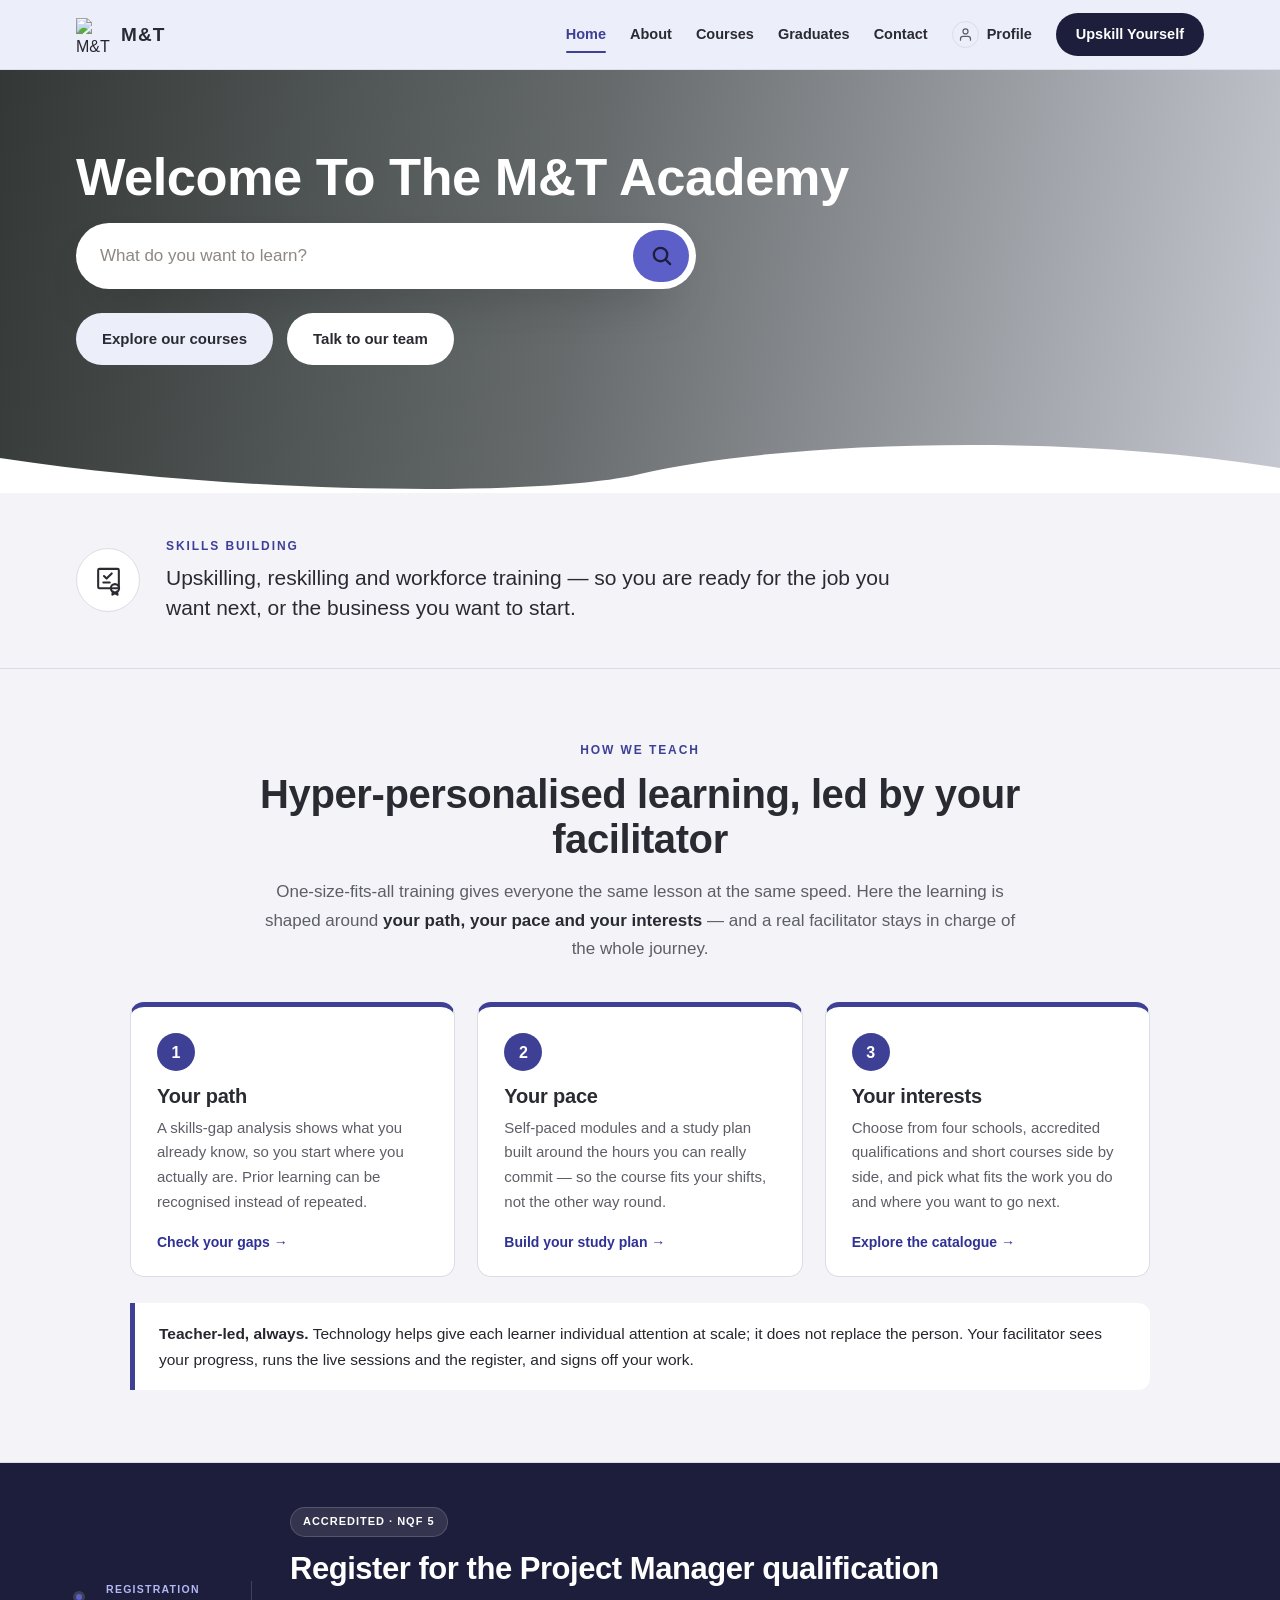
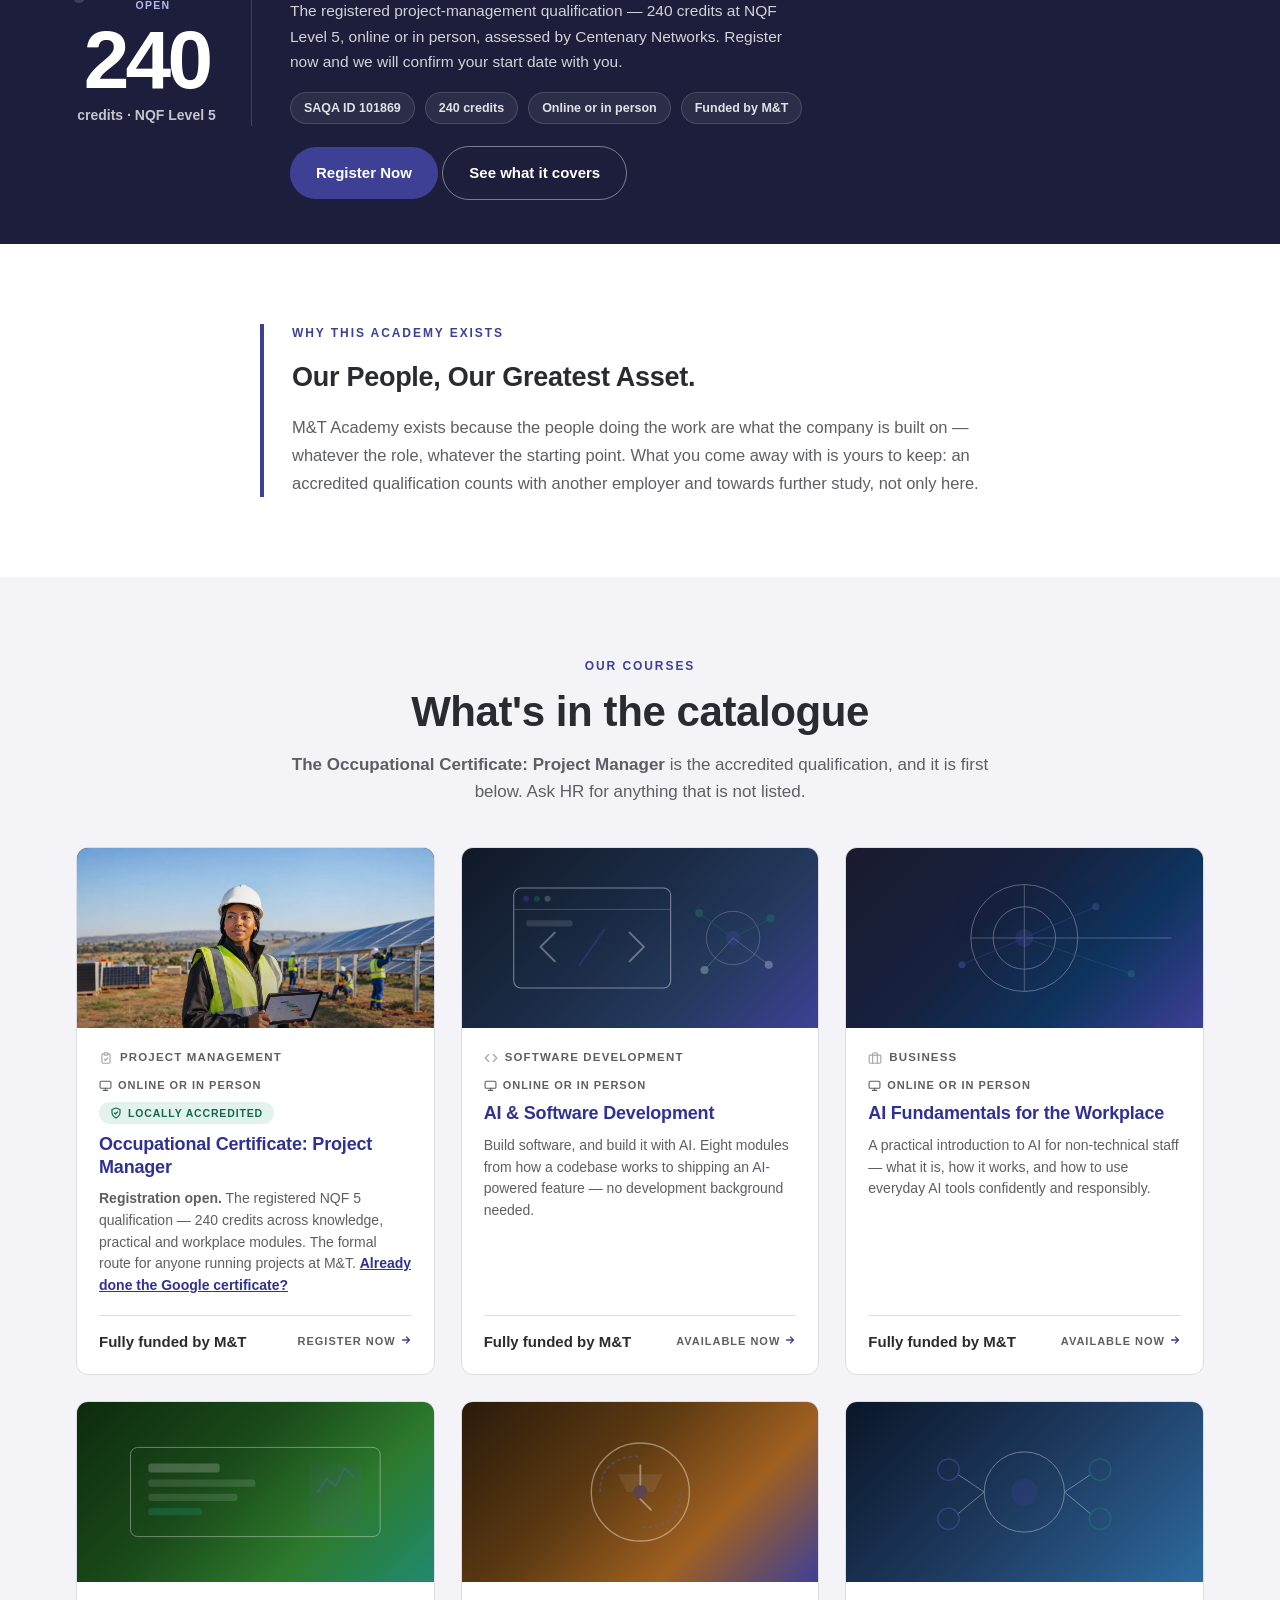
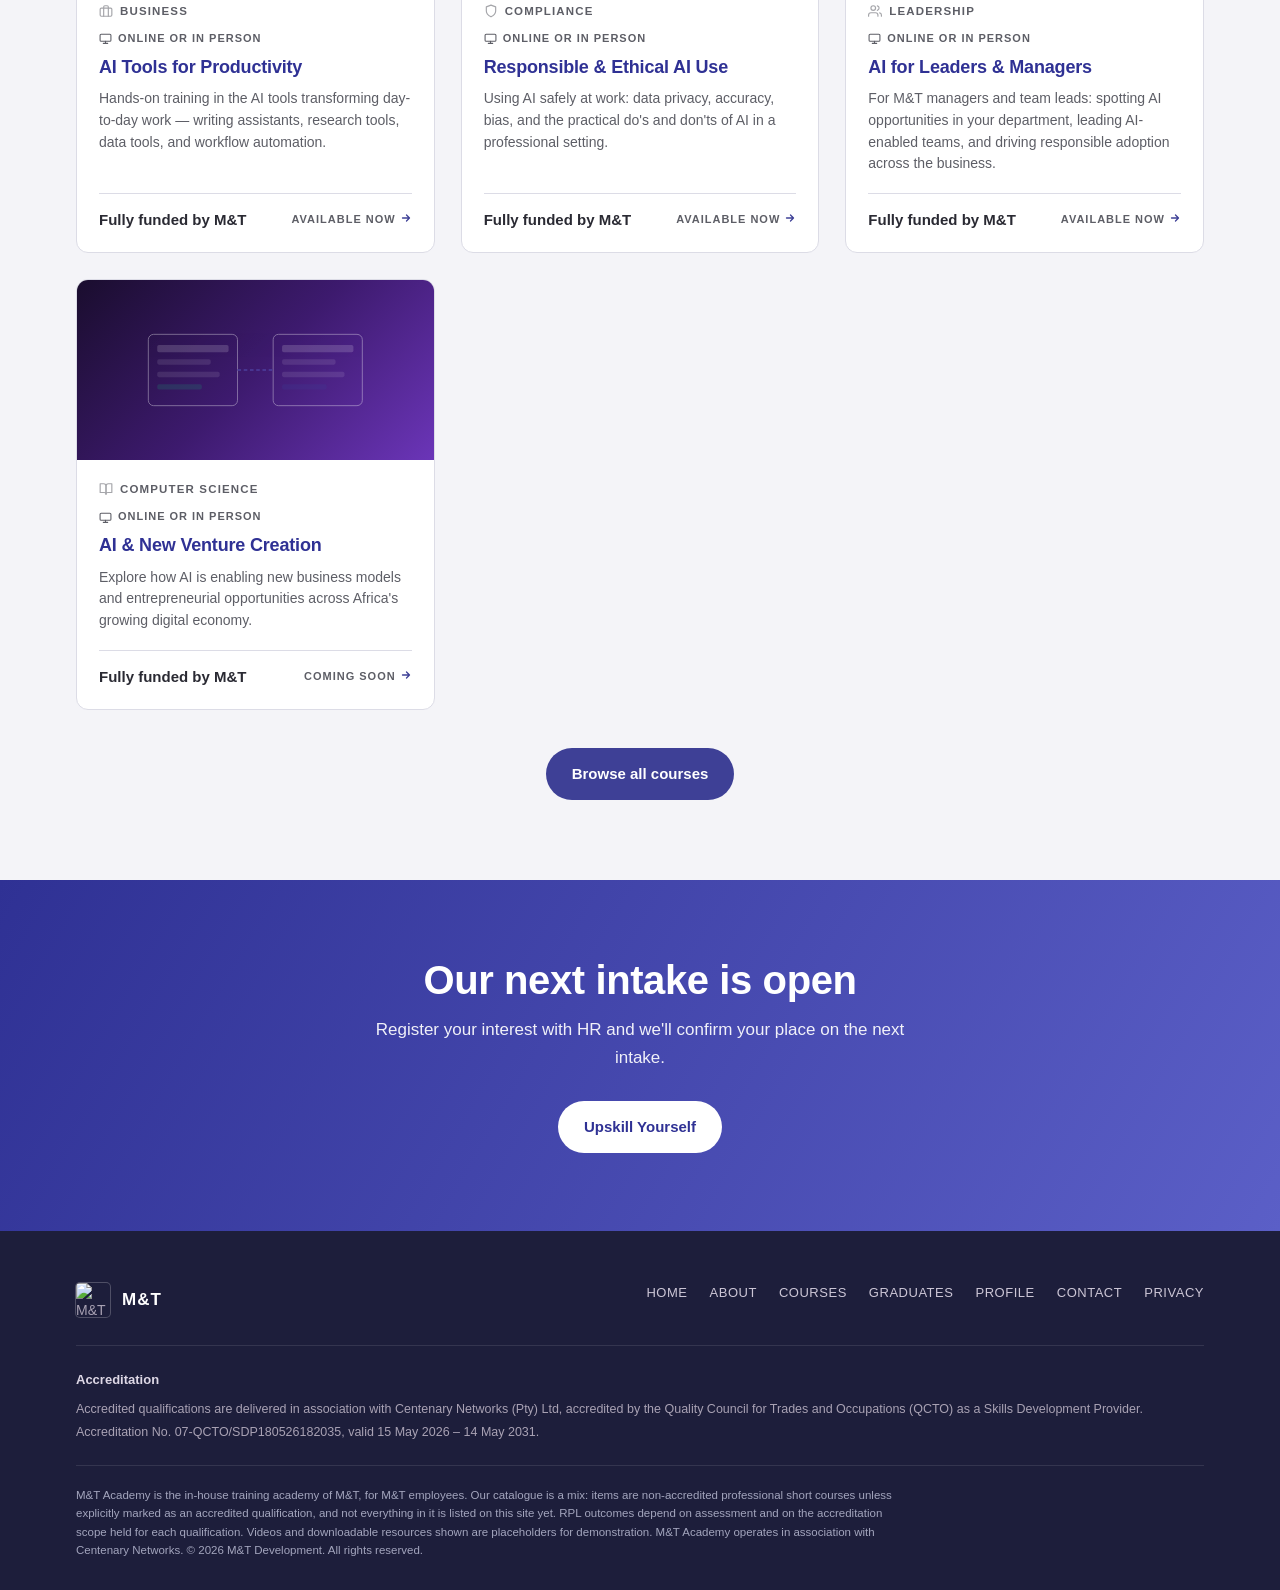
==== commit acd6be96: "Remove the Trainers tab from the navigation and footer Co-Authored-By: Claude Sonnet 5.5 <noreply@an" ====
--- a/index.html
+++ b/index.html
@@ -15,7 +15,6 @@
       <a href="./" data-nav="home" class="active">Home</a>
       <a href="about" data-nav="about">About</a>
       <a href="courses" data-nav="courses">Courses</a>
-      <a href="trainers" data-nav="trainers">Trainers</a>
       <a href="graduates" data-nav="graduates">Graduates</a>
       <a href="contact" data-nav="contact">Contact</a>
       <a href="profile" data-nav="profile" class="nav-profile" title="Your profile"><span class="np-av" aria-hidden="true"><svg viewBox="0 0 24 24" fill="none" stroke="currentColor" stroke-width="2" stroke-linecap="round" stroke-linejoin="round"><path d="M20 21v-2a4 4 0 0 0-4-4H8a4 4 0 0 0-4 4v2"/><circle cx="12" cy="7" r="4"/></svg></span><span class="np-label">Profile</span></a>
@@ -322,7 +321,6 @@
         <a href="./">Home</a>
         <a href="about">About</a>
         <a href="courses">Courses</a>
-        <a href="trainers">Trainers</a>
         <a href="graduates">Graduates</a>
         <a href="profile">Profile</a>
         <a href="contact">Contact</a>
--- a/styles.css
+++ b/styles.css
@@ -2211,4 +2211,8 @@
 .hp-link{font-size:14px;font-weight:800;color:var(--orange-deep)}
 .hp-link:hover{text-decoration:underline}
 .hp-strip{max-width:1020px;margin:26px auto 0;padding:18px 24px;border-left:5px solid var(--orange);background:#fff;border-radius:0 12px 12px 0;font-size:15.5px;line-height:1.65;color:var(--ink)}
-@media(max-width:820px){.hp{padding:52px 0}.hp-grid{grid-template-columns:1fr}}+@media(max-width:820px){.hp{padding:52px 0}.hp-grid{grid-template-columns:1fr}}
+/* Bold bar for the accredited band, so it reads as a different thing from the short courses under it. */
+.course-band-label.accred-bar{background:var(--orange-deep);border-radius:12px;padding:15px 22px}
+.course-band-label.accred-bar .tag{color:#fff;font-size:19px;letter-spacing:.01em;text-transform:none}
+.course-band-label.accred-bar .ln{display:none}
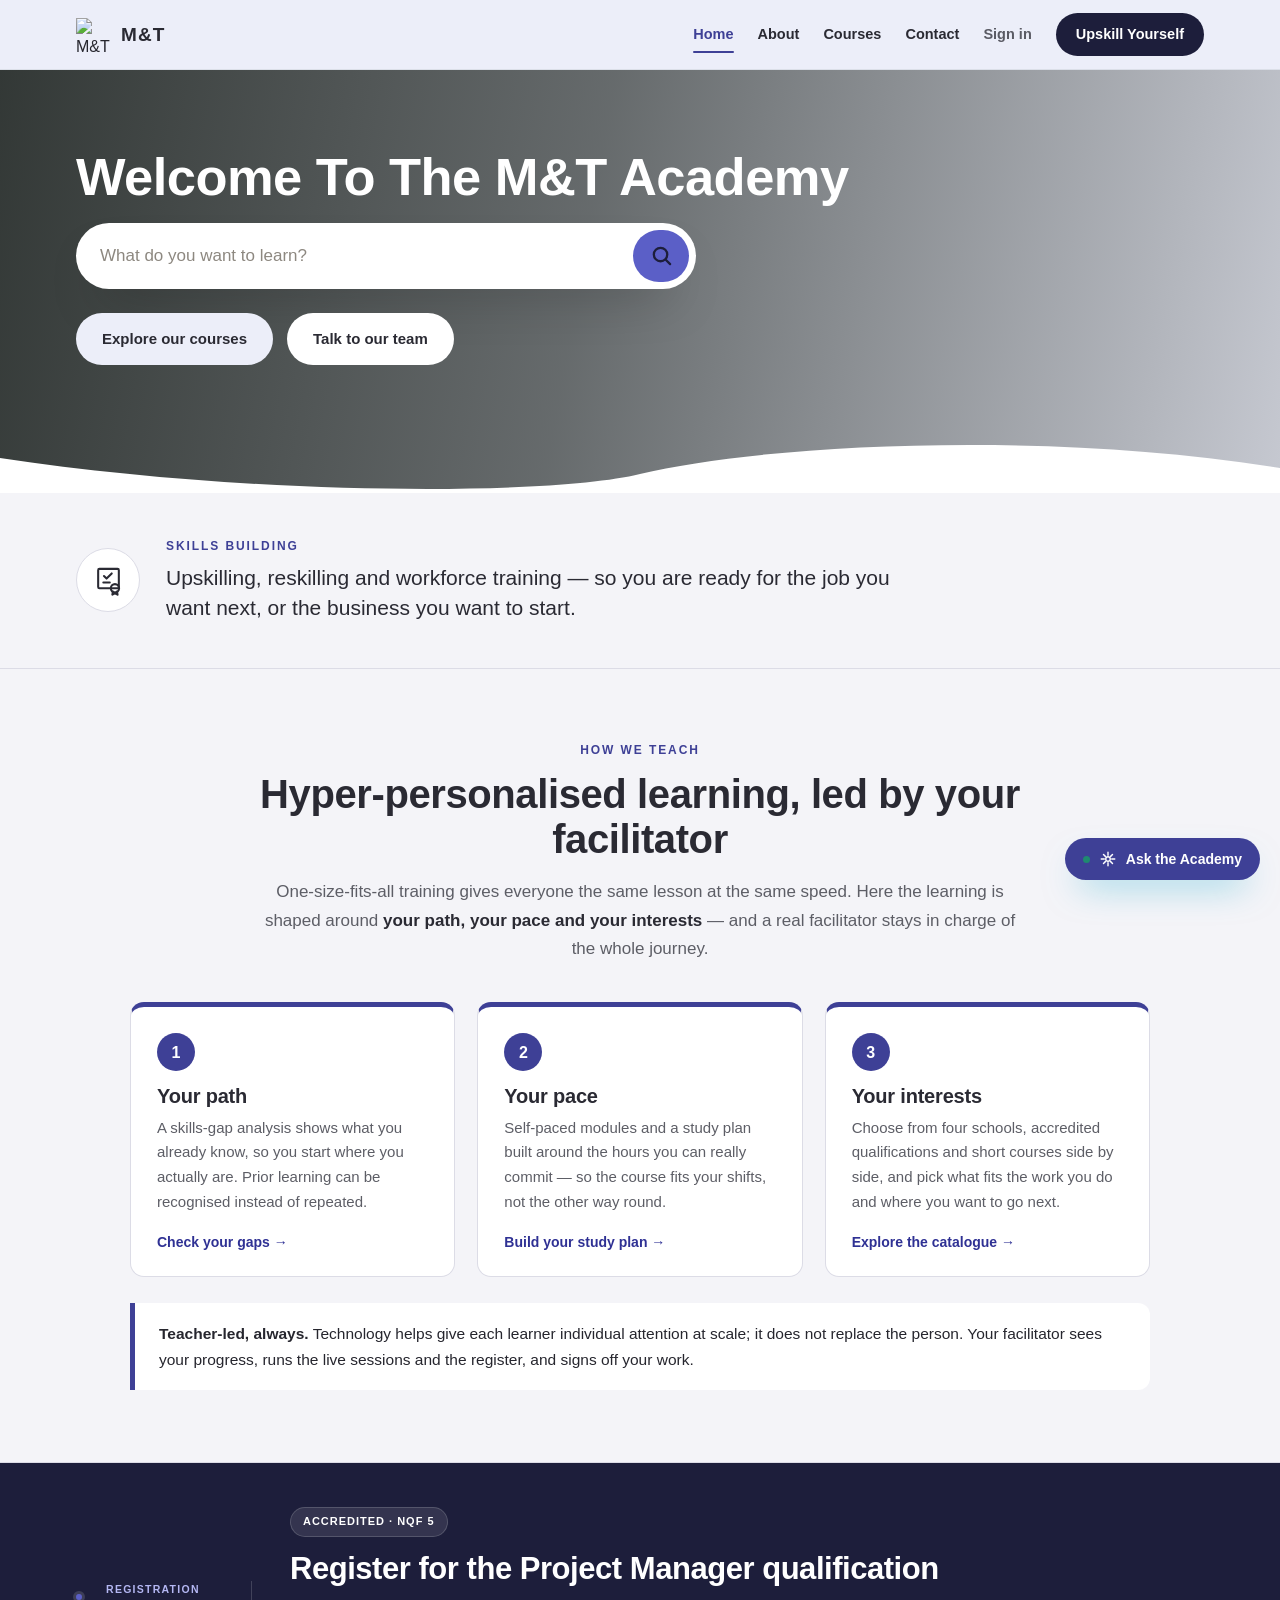
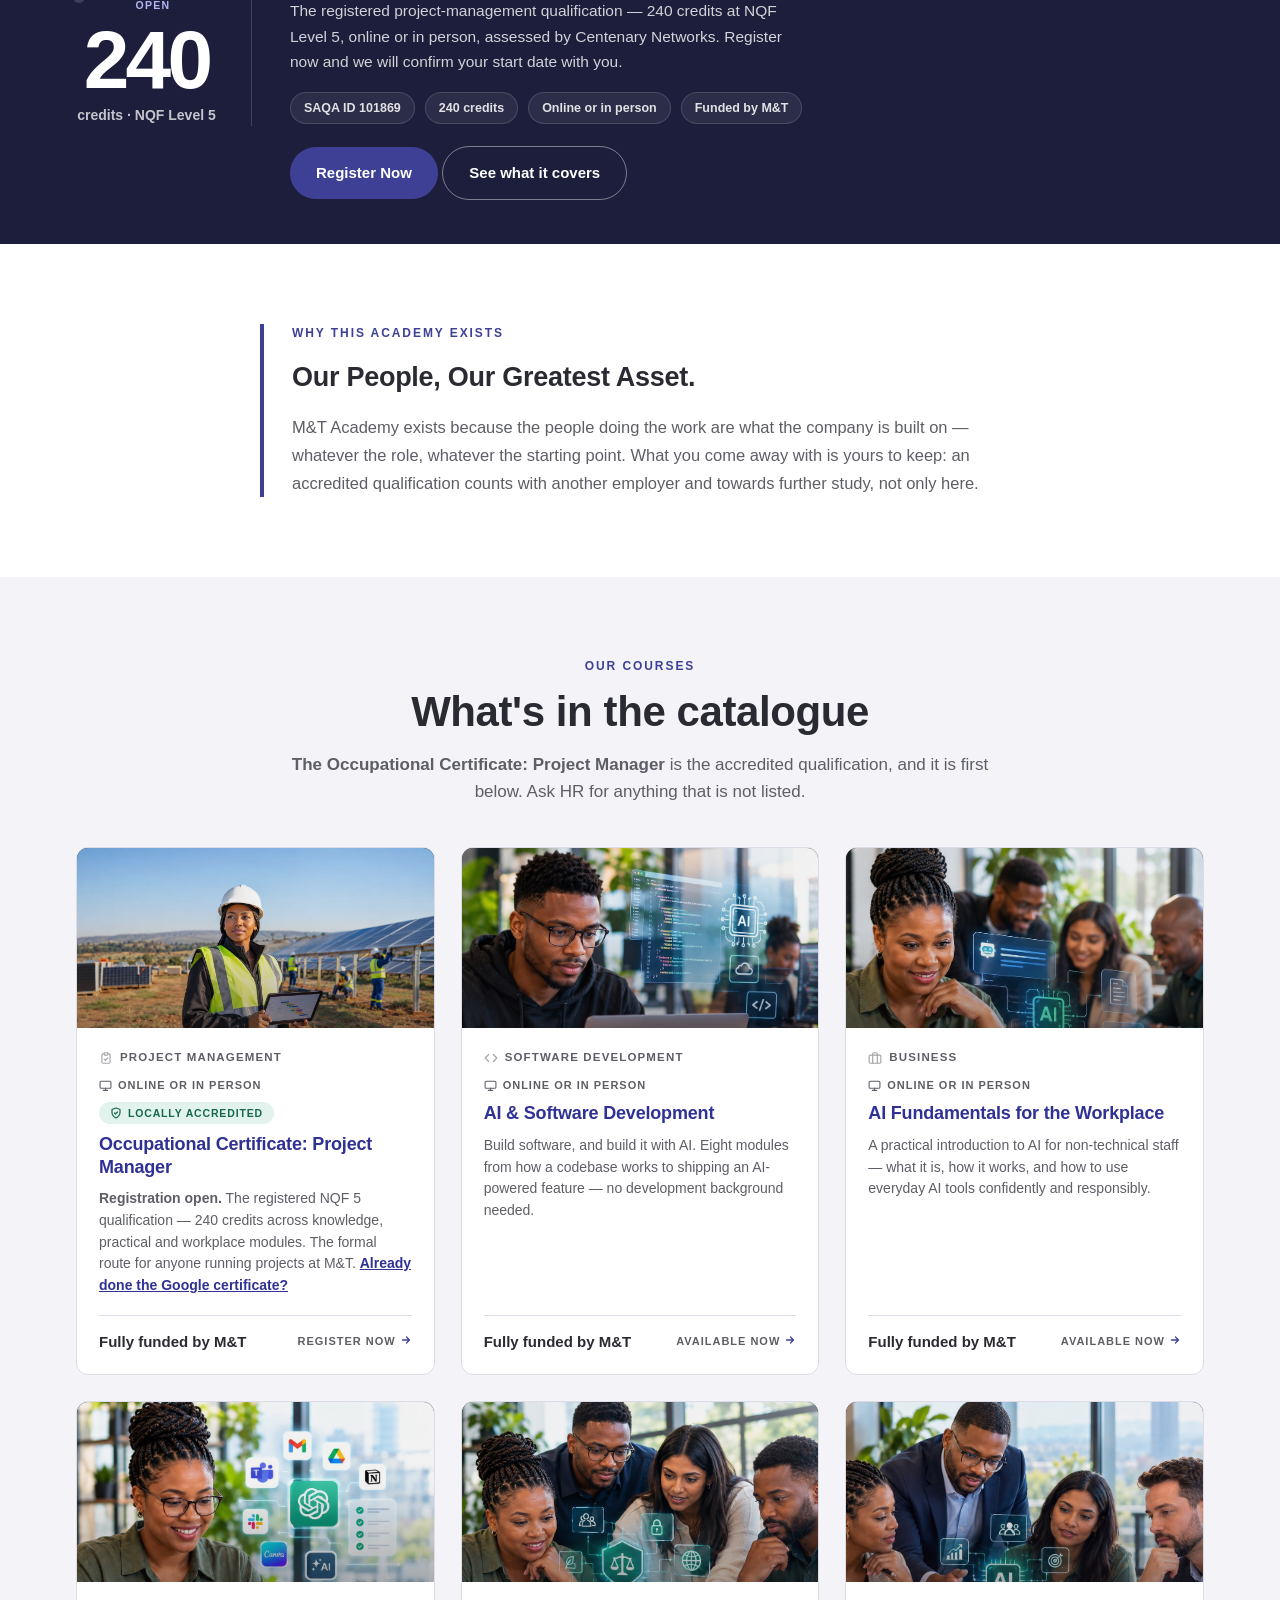
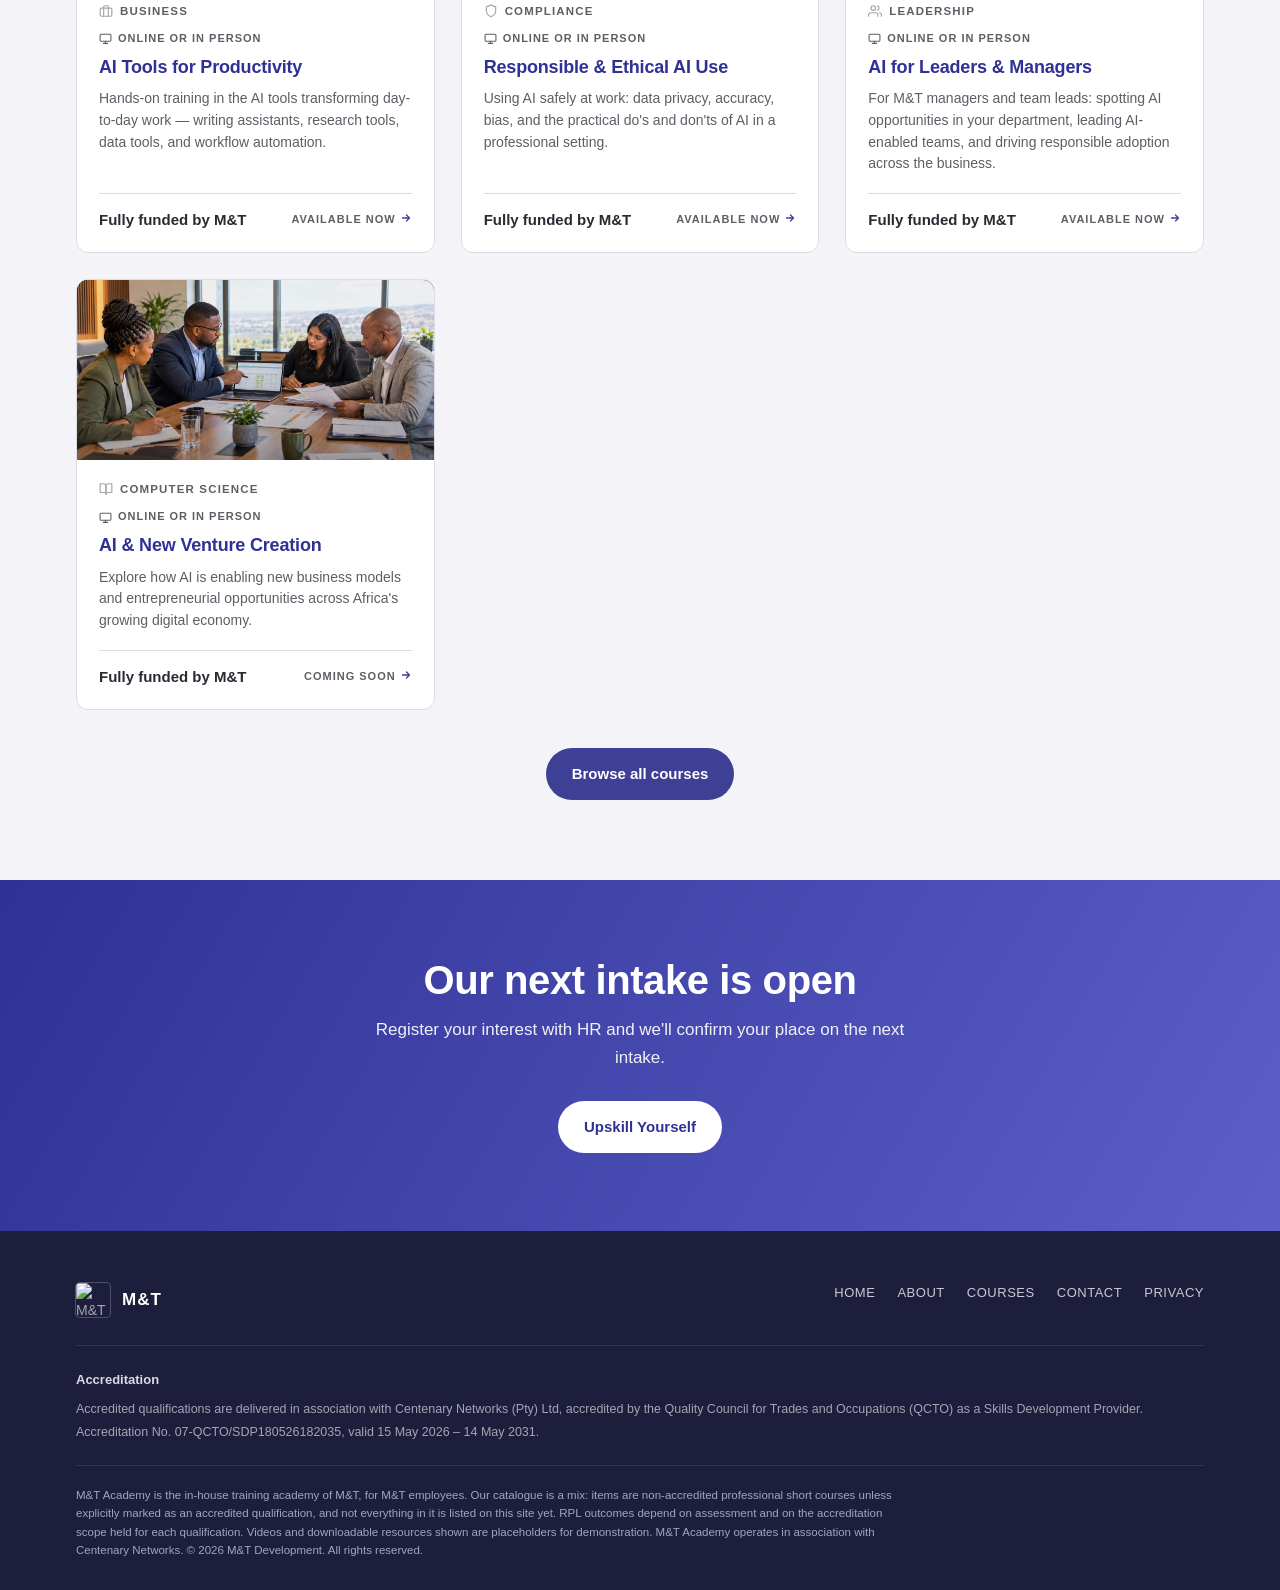
==== commit 227f54fc: "Self sign-up, My files, hover info, study-only nav, no Graduates page (as on SPS, 10 Nov) Ports SPS'" ====
--- a/index.html
+++ b/index.html
@@ -15,10 +15,8 @@
       <a href="./" data-nav="home" class="active">Home</a>
       <a href="about" data-nav="about">About</a>
       <a href="courses" data-nav="courses">Courses</a>
-      <a href="graduates" data-nav="graduates">Graduates</a>
       <a href="contact" data-nav="contact">Contact</a>
-      <a href="profile" data-nav="profile" class="nav-profile" title="Your profile"><span class="np-av" aria-hidden="true"><svg viewBox="0 0 24 24" fill="none" stroke="currentColor" stroke-width="2" stroke-linecap="round" stroke-linejoin="round"><path d="M20 21v-2a4 4 0 0 0-4-4H8a4 4 0 0 0-4 4v2"/><circle cx="12" cy="7" r="4"/></svg></span><span class="np-label">Profile</span></a>
-      <a href="contact" class="nav-cta">Upskill Yourself</a>
+      <a href="signup" class="nav-cta">Upskill Yourself</a>
     </div>
     <button class="nav-toggle" id="navToggle" aria-label="Menu"><svg viewBox="0 0 24 24" fill="none" stroke="currentColor" stroke-width="2" stroke-linecap="round" style="width:26px;height:26px;display:block"><path d="M3 6h18M3 12h18M3 18h18"/></svg></button>
   </div>
@@ -125,7 +123,7 @@
         <li>Funded by M&amp;T</li>
       </ul>
       <div class="btn-row">
-        <a href="contact?course=Occupational%20Certificate%3A%20Project%20Manager" class="btn btn-primary">Register Now</a>
+        <a href="signup?course=project-management" class="btn btn-primary">Register Now</a>
         <a href="course?c=project-management" class="btn btn-ghost">See what it covers</a>
       </div>
     </div>
@@ -321,8 +319,6 @@
         <a href="./">Home</a>
         <a href="about">About</a>
         <a href="courses">Courses</a>
-        <a href="graduates">Graduates</a>
-        <a href="profile">Profile</a>
         <a href="contact">Contact</a>
         <a href="privacy">Privacy</a>
       </div>
@@ -336,6 +332,7 @@
 </footer>
 <script src="site.js?v=20260820"></script>
 <script src="profile.js?v=20260820"></script>
+<script src="learner-nav.js?v=20261110"></script>
 <script src="locks.js?v=20260820"></script>
 <script src="cards.js?v=20260913"></script>
 <script src="assistant.js?v=20260820"></script>
--- a/styles.css
+++ b/styles.css
@@ -2097,6 +2097,117 @@
   .reg-note{min-width:80px}
   .reg-by{display:none}
 }
+
+/* Show / Hide on password fields — password-toggle.js wraps each one. */
+.pw-wrap{position:relative;display:block}
+.form .pw-wrap input{padding-right:76px}
+.pw-toggle{position:absolute;top:50%;right:8px;transform:translateY(-50%);
+  font:inherit;font-size:13px;font-weight:600;padding:5px 10px;border:1px solid var(--line);
+  border-radius:7px;background:#fff;color:var(--ink);cursor:pointer}
+.pw-toggle:hover{border-color:var(--ink-soft)}
+.pw-toggle:focus-visible{outline:2px solid var(--orange);outline-offset:1px}
+
+/* Recognition of prior learning — prior-learning.php, admin-rpl.php, my.php. */
+.rpl-form{max-width:760px;margin-top:8px}
+.rpl-mods{display:grid;grid-template-columns:repeat(auto-fill,minmax(300px,1fr));gap:8px;margin:0 0 18px}
+.rpl-mod{display:flex;align-items:flex-start;gap:10px;padding:10px 12px;border:1px solid var(--line);
+  border-radius:9px;background:#fff;cursor:pointer;font-size:14px;line-height:1.4}
+.form .rpl-mod input{width:auto;padding:0;margin-top:3px;flex:none}
+.rpl-mod .adm-sub{display:inline}
+.rpl-act{display:flex;flex-wrap:wrap;gap:12px}
+.my-next.my-rpl{margin:0 0 14px}
+/* ---- Admin nav (3 Nov 2026) ----
+   The back office has a dozen links where the public nav has six. With no room
+   left the browser shrank the logo to a sliver and broke "Sign out (name)" over
+   two lines. So: the logo never shrinks, the bar uses the full screen width,
+   every link stays on one line, and below 1500px the links fold into the same
+   menu button the phone layout uses. The dropdown inherits the bar's own
+   background (sites paint the bar differently), so the links stay readable. */
+.brand{flex:0 0 auto}
+nav.nav-admin .nav-inner{max-width:none;padding-left:32px;padding-right:32px;gap:28px;background:inherit}
+nav.nav-admin .nav-links{gap:20px}
+nav.nav-admin .nav-links a,nav.nav-admin .nav-links .linkish{white-space:nowrap;font-size:14px;font-weight:600}
+/* The sign-out button is a <button>, so it does not pick up the colour a site
+   gives its nav links. --nav-ink is that colour; sites with white links set it. */
+.nav-links .linkish{color:var(--nav-ink,var(--grey))}
+@media(max-width:1500px){
+  nav.nav-admin .nav-toggle{display:block;line-height:0}
+  nav.nav-admin .nav-links{position:absolute;top:100%;left:0;right:0;flex-direction:column;align-items:stretch;gap:0;
+    background:inherit;border-bottom:1px solid rgba(0,0,0,.12);box-shadow:0 12px 24px -16px rgba(0,0,0,.35);padding:6px 0;display:none}
+  nav.nav-admin .nav-links.open{display:flex}
+  nav.nav-admin .nav-links a{padding:12px 32px}
+  nav.nav-admin .nav-links a.active::after{display:none}
+  nav.nav-admin .nav-links form .linkish{display:block;width:100%;text-align:left;padding:12px 32px}
+}
+
+/* ---- Self sign-up, My files, module info on hover (10 Nov 2026) ---------------
+   signup.php, files.php, module-info.js, and the "Add a course" box on /my. */
+.auth-card.su-card{max-width:620px}
+.su-courses{border:0;padding:0;margin:0 0 22px}
+.su-courses legend{font-weight:700;font-size:15px;color:var(--grey);margin-bottom:10px}
+.form .su-course,.su-course{display:flex;gap:12px;align-items:flex-start;border:1.5px solid var(--line);border-radius:12px;padding:13px 15px;margin-bottom:9px;cursor:pointer;transition:border-color .15s,background .15s}
+.su-course:hover{border-color:var(--orange)}
+.su-course:has(input:checked){border-color:var(--orange);background:var(--orange-tint)}
+.form .su-course input,.su-course input{margin:3px 0 0;padding:0;width:18px;height:18px;accent-color:var(--orange);flex:0 0 auto}
+.form .su-course > span{display:block;margin:0}
+.su-course strong{display:block;font-size:15px;color:var(--grey)}
+.su-course small{display:block;font-size:12.5px;color:var(--ink-soft);margin-top:2px}
+.su-courses.bad .su-course{border-color:var(--err)}
+.su-hp{position:absolute;left:-9999px;width:1px;height:1px;overflow:hidden}
+.form .opt{font-weight:500;color:var(--ink-soft);font-size:12.5px}
+@media(max-width:560px){.su-card .two{grid-template-columns:1fr;gap:0}}
+
+.btn-sm{padding:9px 16px;font-size:13.5px}
+.my-add{border:1.5px solid var(--line);border-radius:14px;padding:22px 24px;margin:18px 0 8px;background:var(--bg-soft)}
+.my-add.my-add-want{border-color:var(--orange)}
+.my-add h4{font-size:18px;margin-bottom:4px}
+.my-add > p{font-size:14.5px;color:var(--ink-soft);margin-bottom:14px}
+.my-add-list{display:flex;flex-direction:column;gap:10px}
+.my-add-item{display:flex;align-items:center;justify-content:space-between;gap:14px;background:#fff;border:1px solid var(--line);border-radius:11px;padding:12px 14px}
+.my-add-item strong{display:block;font-size:15px;color:var(--grey)}
+.my-add-item small{display:block;font-size:12.5px;color:var(--ink-soft)}
+@media(max-width:560px){.my-add-item{flex-direction:column;align-items:flex-start}}
+
+.fl-course{margin-bottom:44px}
+.fl-head{display:flex;align-items:baseline;justify-content:space-between;gap:16px;flex-wrap:wrap;margin-bottom:14px}
+.fl-head h3{font-size:22px}
+.fl-link{font-size:14px;font-weight:700;color:var(--orange-deep)}
+.fl-none{background:var(--bg-soft);border:1px dashed var(--line);border-radius:12px;padding:14px 18px;font-size:14.5px;color:var(--ink-soft);margin-bottom:14px}
+.fl-list{list-style:none;border:1px solid var(--line);border-radius:14px;overflow:hidden;background:#fff}
+.fl-row{display:flex;align-items:center;justify-content:space-between;gap:16px;padding:13px 18px;border-top:1px solid var(--line)}
+.fl-row:first-child{border-top:0}
+.fl-row:hover{background:var(--bg-soft)}
+.fl-mod{display:flex;align-items:baseline;gap:12px;min-width:0;color:var(--grey)}
+.fl-mod:hover .fl-title{color:var(--orange-deep)}
+.fl-code{flex:0 0 52px;font-size:12px;font-weight:800;color:var(--orange-deep);letter-spacing:.03em}
+.fl-title{font-size:15px;font-weight:600}
+.fl-files{display:flex;gap:8px;flex-wrap:wrap;justify-content:flex-end;flex:0 0 auto}
+.fl-file{display:inline-flex;align-items:center;gap:6px;font-size:13px;font-weight:700;color:#fff;background:var(--orange);border-radius:20px;padding:7px 13px;white-space:nowrap}
+.fl-file:hover{background:var(--orange-deep)}
+.fl-file svg{width:15px;height:15px}
+.fl-soon{font-size:12.5px;color:var(--ink-soft);font-style:italic}
+@media(max-width:640px){.fl-row{flex-direction:column;align-items:flex-start}.fl-files{justify-content:flex-start}}
+
+.mod-info{position:fixed;z-index:200;max-width:340px;background:var(--dark);color:#e9e6e2;border-radius:12px;padding:14px 16px;font-size:13.5px;line-height:1.55;box-shadow:0 14px 40px -10px rgba(0,0,0,.45);opacity:0;visibility:hidden;transform:translateY(4px);transition:opacity .15s,transform .15s,visibility .15s;pointer-events:none}
+.mod-info.on{opacity:1;visibility:visible;transform:none}
+.mod-info .mi-meta{display:block;font-size:11px;font-weight:700;letter-spacing:.08em;text-transform:uppercase;color:var(--orange-light);margin-bottom:4px}
+.mod-info .mi-title{display:block;font-size:15px;color:#fff;margin-bottom:6px;line-height:1.3}
+.mod-info .mi-purpose{margin:0 0 8px;color:#cfcac4}
+.mod-info .mi-h{display:block;font-size:11px;font-weight:700;letter-spacing:.08em;text-transform:uppercase;color:#9c97a8;margin-bottom:4px}
+.mod-info .mi-topics{margin:0;padding-left:18px}
+.mod-info .mi-topics li{margin:1px 0}
+.mod-info .mi-more{display:block;margin-top:4px;color:#9c97a8;font-size:12.5px}
+
+/* Admin > Users: un-enrol and delete (10 Nov 2026) */
+.adm-unenrol{display:inline;margin:0 0 0 6px}
+.adm-del{margin-top:8px}
+.adm-del summary{cursor:pointer;font-size:13px;font-weight:700;color:var(--err)}
+.adm-del form{display:flex;flex-direction:column;gap:6px;margin-top:8px;max-width:260px}
+.adm-del input[type=text]{padding:7px 9px;border:1px solid var(--line);border-radius:7px;font:inherit;font-size:13px}
+.adm-del-btn{background:var(--err);color:#fff;padding:8px 14px;font-size:13px;border-radius:8px}
+.adm-del-btn:hover{filter:brightness(.92)}
+.adm-del-note{display:block;margin-top:8px}
+
 /* <<< SHARED ACADEMY STYLES — END ------------------------------------------- */
 
 /* ---- Technical & artisan programmes (Fisha Renaissance menu) -------------
